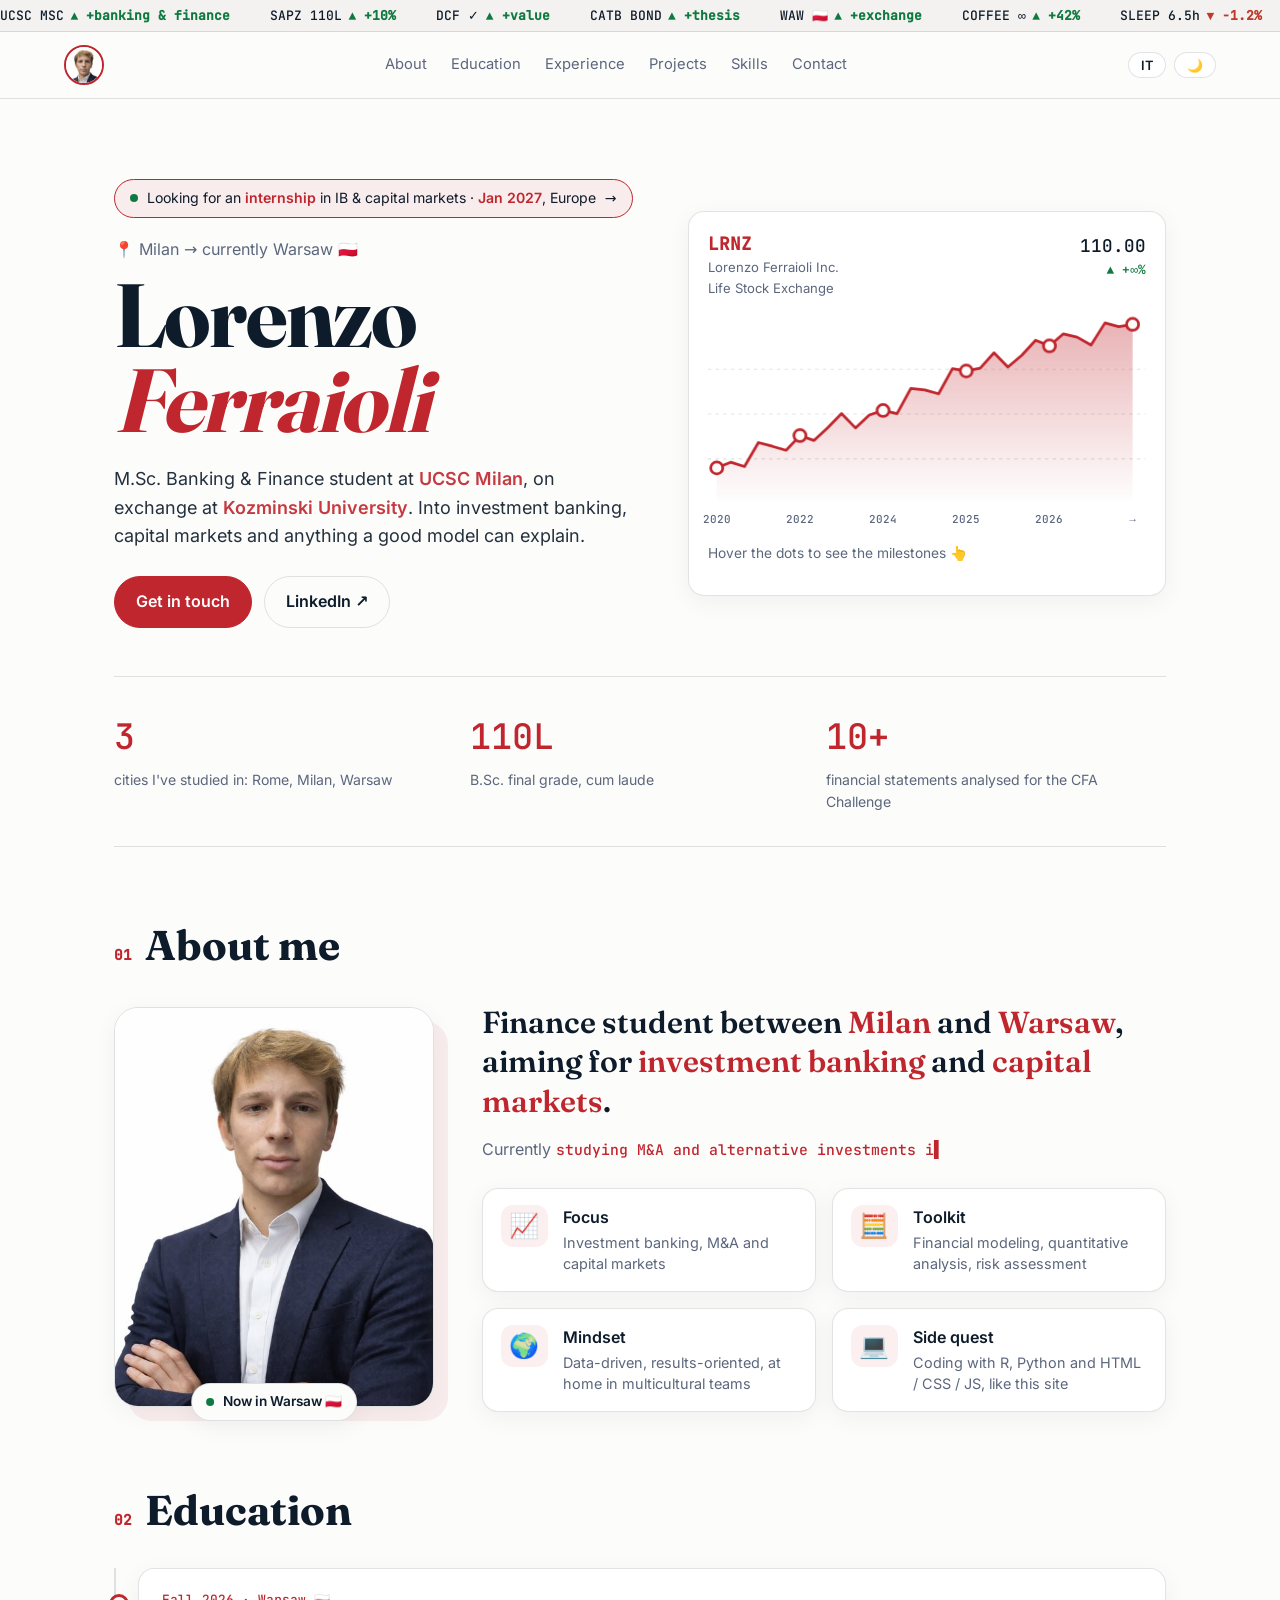
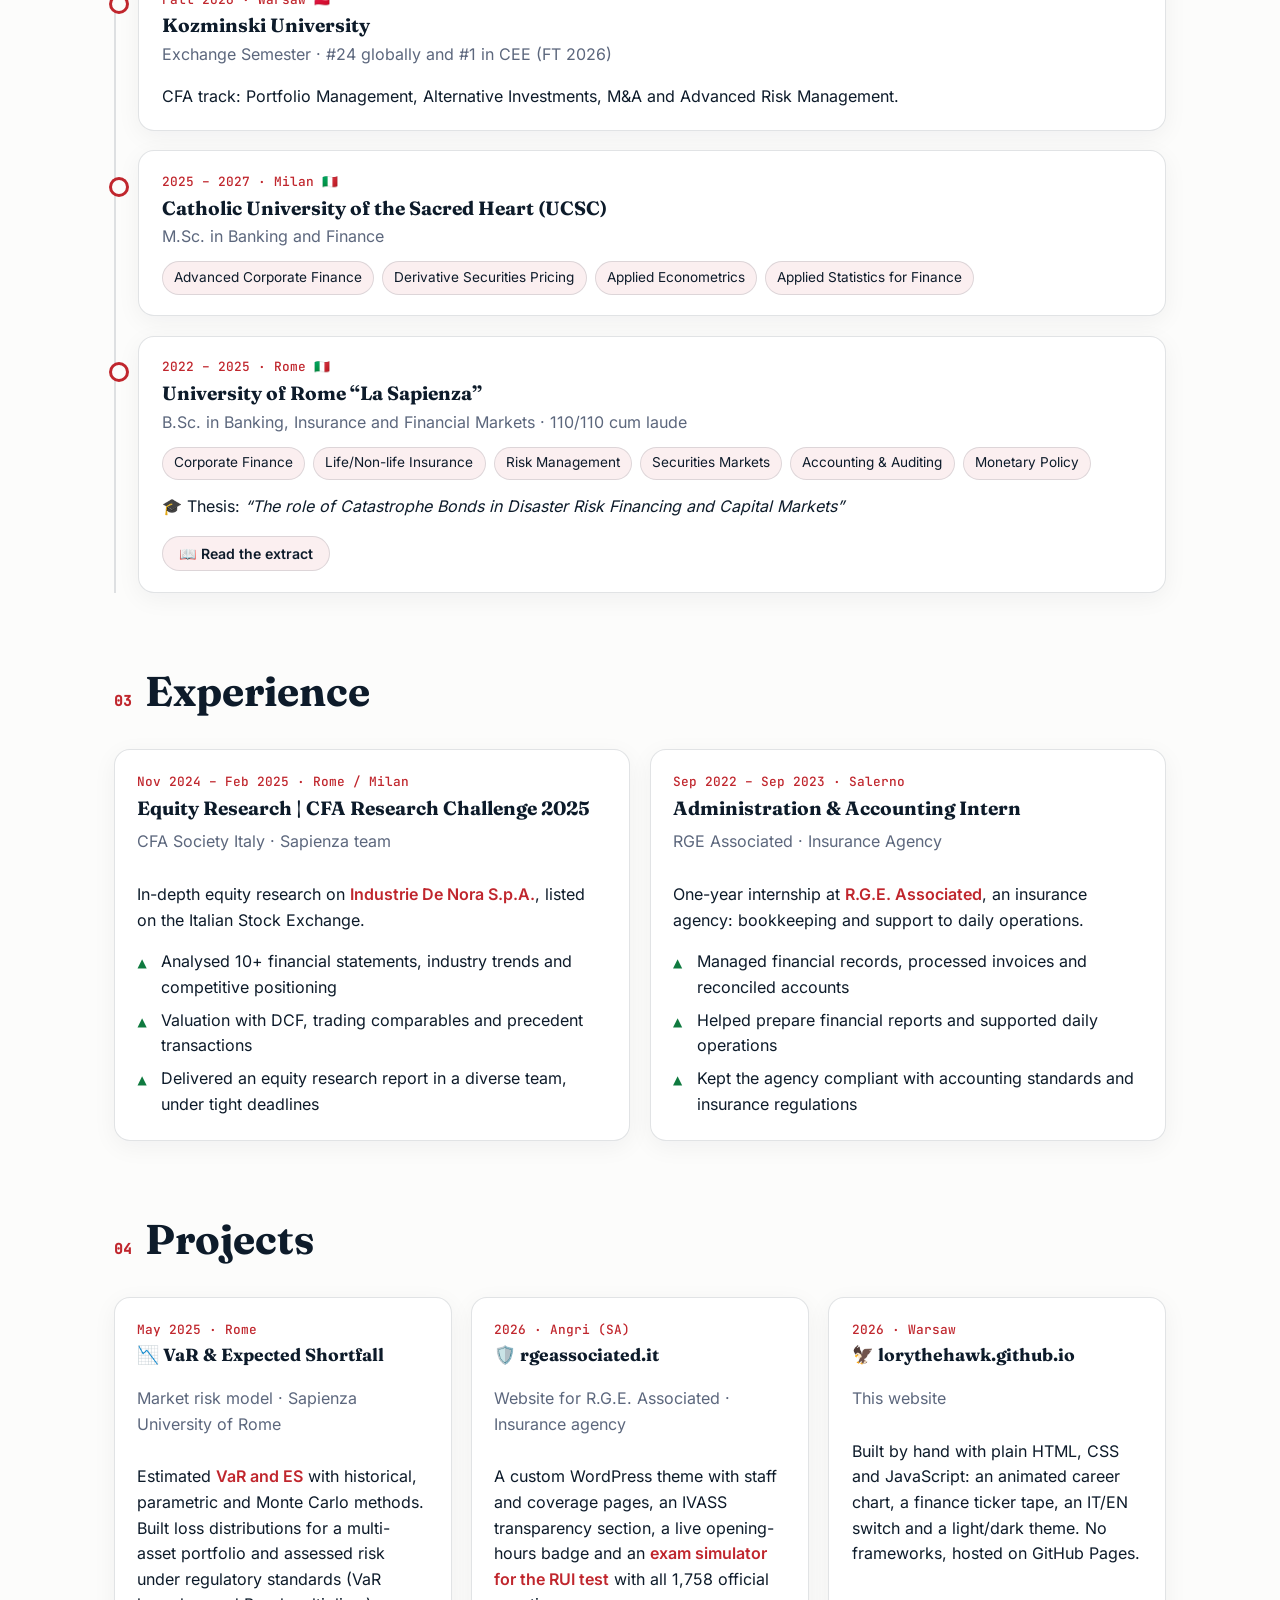
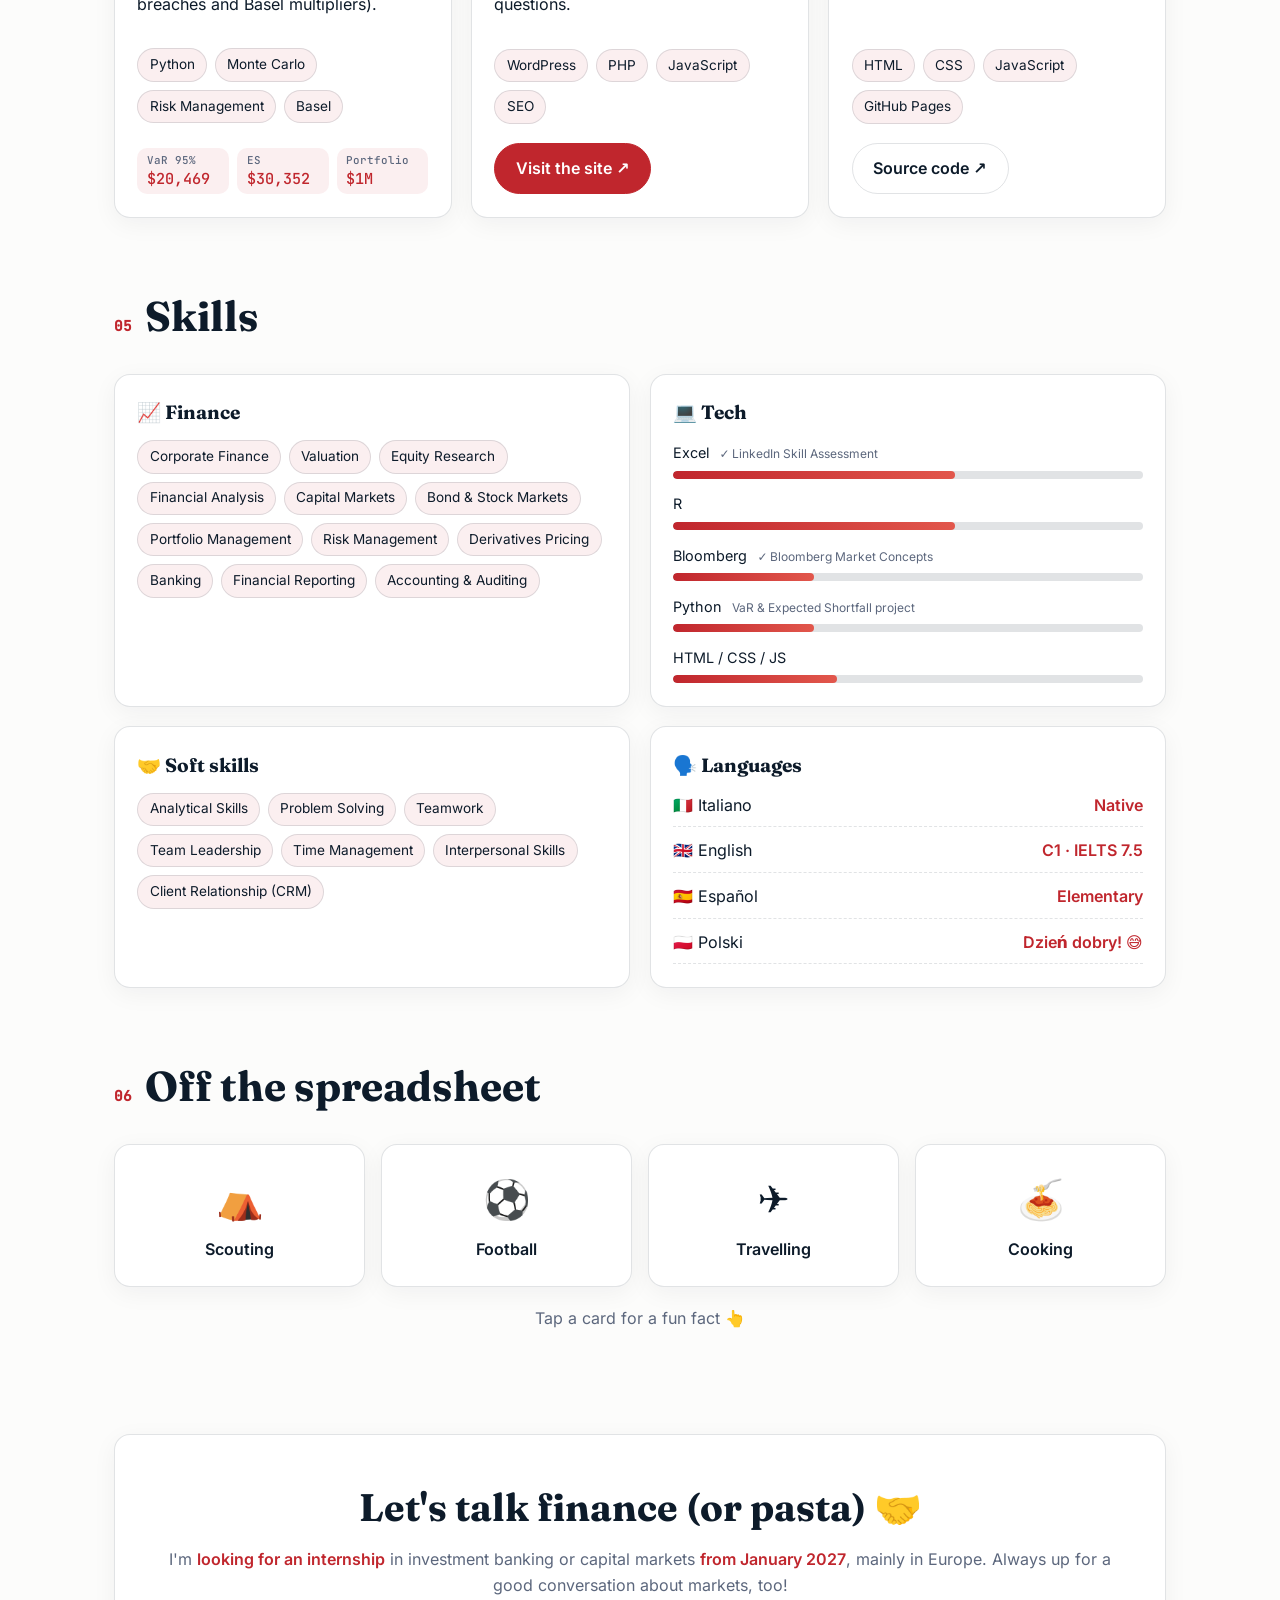
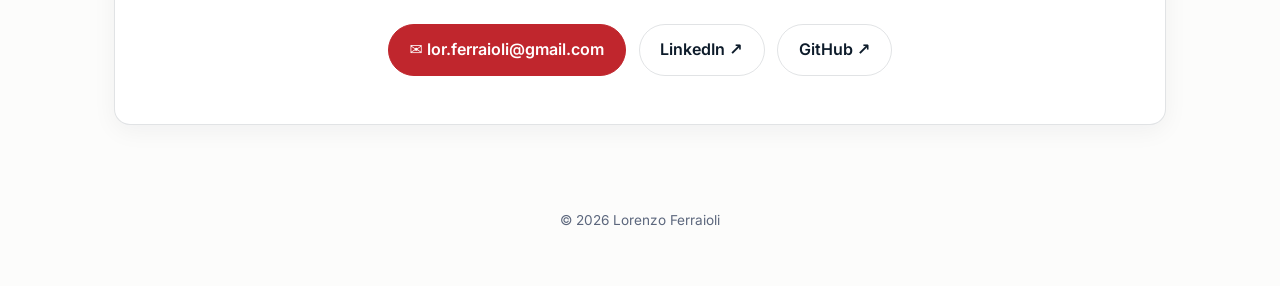
==== index.html @ 96a496a5 "Let the ticker scroll from the first paint again Co-Authored-By: Claude Opus 5.5 <noreply@anthropic." ====
<!doctype html>
<html lang="en">
<head>
  <meta charset="utf-8" />
  <meta name="viewport" content="width=device-width, initial-scale=1" />
  <title>Lorenzo Ferraioli</title>
  <meta name="description" content="Lorenzo Ferraioli, M.Sc. Banking & Finance student at UCSC Milan, exchange semester at Kozminski University Warsaw. Investment banking, capital markets, valuation and risk." />
  <meta property="og:title" content="Lorenzo Ferraioli | Banking & Finance" />
  <meta property="og:description" content="Finance student with a data-driven approach. Valuation, capital markets, risk and a bit of code." />
  <meta property="og:type" content="website" />
  <meta property="og:url" content="https://lorythehawk.github.io/" />
  <meta property="og:image" content="https://lorythehawk.github.io/avatar.jpg" />
  <meta name="twitter:card" content="summary" />
  <link rel="canonical" href="https://lorythehawk.github.io/" />
  <script type="application/ld+json">
  {
    "@context": "https://schema.org",
    "@type": "Person",
    "name": "Lorenzo Ferraioli",
    "url": "https://lorythehawk.github.io/",
    "image": "https://lorythehawk.github.io/portrait.jpg",
    "email": "mailto:lor.ferraioli@gmail.com",
    "jobTitle": "M.Sc. Banking & Finance student",
    "alumniOf": [
      { "@type": "CollegeOrUniversity", "name": "Sapienza University of Rome" },
      { "@type": "CollegeOrUniversity", "name": "Catholic University of the Sacred Heart" }
    ],
    "knowsLanguage": ["it", "en", "es"],
    "sameAs": ["https://www.linkedin.com/in/lorenzoferraioli", "https://github.com/LoryTheHawk"]
  }
  </script>
  <meta name="theme-color" content="#0d1b2a" />
  <link rel="icon" type="image/png" href="favicon.png" />
  <link rel="apple-touch-icon" href="avatar.jpg" />
  <link rel="preload" href="fonts/fraunces-latin.woff2" as="font" type="font/woff2" crossorigin />
  <link rel="preload" href="fonts/inter-latin.woff2" as="font" type="font/woff2" crossorigin />
  <style>
/* Self-hosted fonts (SIL Open Font License, see fonts/), latin subset only */
@font-face { font-family: "Fraunces"; font-style: normal; font-weight: 500 700; font-display: swap; src: url(fonts/fraunces-latin.woff2) format("woff2"); unicode-range: U+0000-00FF, U+0131, U+0152-0153, U+02BB-02BC, U+02C6, U+02DA, U+02DC, U+0304, U+0308, U+0329, U+2000-206F, U+20AC, U+2122, U+2191, U+2193, U+2212, U+2215, U+FEFF, U+FFFD; }
@font-face { font-family: "Inter"; font-style: normal; font-weight: 400 600; font-display: swap; src: url(fonts/inter-latin.woff2) format("woff2"); unicode-range: U+0000-00FF, U+0131, U+0152-0153, U+02BB-02BC, U+02C6, U+02DA, U+02DC, U+0304, U+0308, U+0329, U+2000-206F, U+20AC, U+2122, U+2191, U+2193, U+2212, U+2215, U+FEFF, U+FFFD; }
@font-face { font-family: "JetBrains Mono"; font-style: normal; font-weight: 500; font-display: swap; src: url(fonts/jetbrainsmono-latin.woff2) format("woff2"); unicode-range: U+0000-00FF, U+0131, U+0152-0153, U+02BB-02BC, U+02C6, U+02DA, U+02DC, U+0304, U+0308, U+0329, U+2000-206F, U+20AC, U+2122, U+2191, U+2193, U+2212, U+2215, U+FEFF, U+FFFD; }

:root {
  --bg: #0d1b2a;
  --bg-2: #1b263b;
  --card: rgba(255, 255, 255, 0.04);
  --line: rgba(224, 225, 221, 0.12);
  --text: #e0e1dd;
  --muted: #8d99ae;
  --accent: #f05454;
  --accent-2: #ff8a7a;
  --accent-soft: rgba(240, 84, 84, 0.14);
  --on-accent: #0d1b2a;
  --up: #3ddc84;
  --down: #ff6b6b;
  --radius: 16px;
  --shadow: 0 10px 30px rgba(0, 0, 0, 0.25);
  color-scheme: dark;
}

:root[data-theme="light"] {
  --bg: #fcfcfb;
  --bg-2: #f3f2f0;
  --card: #ffffff;
  --line: rgba(13, 27, 42, 0.12);
  --text: #0d1b2a;
  --muted: #5c677d;
  --accent: #c0262d;
  --accent-2: #e2574c;
  --accent-soft: rgba(192, 38, 45, 0.07);
  --on-accent: #ffffff;
  --up: #0f7a3f;
  --down: #c0392b;
  --shadow: 0 6px 24px rgba(13, 27, 42, 0.05);
  color-scheme: light;
}

* { box-sizing: border-box; }

html { scroll-behavior: smooth; }

body {
  margin: 0;
  font-family: "Inter", system-ui, sans-serif;
  background:
    radial-gradient(1200px 600px at 85% -10%, var(--accent-soft), transparent 60%),
    var(--bg);
  color: var(--text);
  line-height: 1.6;
  overflow-x: hidden;
}

a { color: inherit; }
:focus-visible { outline: 2px solid var(--accent); outline-offset: 3px; }
strong { color: var(--accent); font-weight: 600; }
.mono { font-family: "JetBrains Mono", ui-monospace, monospace; }

/* ---------- Ticker ---------- */
.ticker {
  overflow: hidden;
  border-bottom: 1px solid var(--line);
  background: var(--bg-2);
  font: 500 13px "JetBrains Mono", monospace;
  white-space: nowrap;
}
.ticker__track {
  display: inline-flex;
  gap: 2.5rem;
  padding: 0.45rem 0;
  animation: scroll 40s linear infinite;
}
.ticker__track span b { margin-left: 0.4rem; }
.ticker .up, .up { color: var(--up); }
.ticker .down { color: var(--down); }
@keyframes scroll { to { transform: translateX(-50%); } }

/* ---------- Nav ---------- */
.nav {
  position: sticky;
  top: 0;
  z-index: 10;
  display: flex;
  align-items: center;
  justify-content: space-between;
  gap: 1rem;
  padding: 0.8rem clamp(16px, 5vw, 64px);
  background: color-mix(in srgb, var(--bg) 85%, transparent);
  backdrop-filter: blur(10px);
  border-bottom: 1px solid var(--line);
}
.nav__logo {
  display: block;
  width: 40px;
  height: 40px;
  border-radius: 50%;
  overflow: hidden;
  border: 2px solid var(--accent);
  flex-shrink: 0;
  cursor: pointer;
  transition: transform 0.2s;
}
.nav__logo:hover { transform: scale(1.08) rotate(-4deg); }
.nav__logo img { display: block; width: 100%; height: 100%; object-fit: cover; border-radius: 50%; }
.nav__links { display: flex; gap: 1.5rem; }
.nav__links a {
  text-decoration: none;
  color: var(--muted);
  font-size: 0.92rem;
  transition: color 0.2s;
}
.nav__links a:hover { color: var(--accent); }
.nav__tools { display: flex; gap: 0.5rem; }
.pill {
  border: 1px solid var(--line);
  background: var(--card);
  color: var(--text);
  border-radius: 999px;
  padding: 0.3rem 0.75rem;
  font: 600 0.8rem "Inter", sans-serif;
  cursor: pointer;
}
.pill:hover { border-color: var(--accent); }

main { padding: 0 clamp(16px, 5vw, 64px); max-width: 1180px; margin: 0 auto; }

/* ---------- Hero ---------- */
.hero {
  display: grid;
  grid-template-columns: 1.1fr 1fr;
  gap: 3rem;
  align-items: center;
  padding: 5rem 0 3rem;
}
.hiring {
  display: inline-flex;
  align-items: center;
  gap: 0.55rem;
  margin-bottom: 1.2rem;
  padding: 0.45rem 0.95rem;
  border-radius: 999px;
  border: 1px solid var(--accent);
  background: var(--accent-soft);
  font-size: 0.88rem;
  text-decoration: none;
  transition: transform 0.15s;
}
.hiring:hover { transform: translateX(3px); }
.hiring__short { display: none; }
.hiring b { color: var(--accent); }
.eyebrow { color: var(--muted); margin: 0 0 0.6rem; }
h1 {
  font: 700 clamp(3rem, 8vw, 5.6rem)/0.95 "Fraunces", serif;
  margin: 0 0 1.4rem;
  letter-spacing: -0.02em;
}
h1 em { color: var(--accent); font-style: italic; }
.hero__lead { font-size: 1.12rem; max-width: 34rem; color: var(--text); opacity: 0.9; }
.hero__cta { display: flex; flex-wrap: wrap; gap: 0.8rem; margin-top: 1.6rem; }

.btn {
  display: inline-block;
  padding: 0.75rem 1.3rem;
  border-radius: 999px;
  border: 1px solid var(--line);
  text-decoration: none;
  font-weight: 600;
  transition: transform 0.15s, border-color 0.15s, background 0.15s;
}
.btn:hover { transform: translateY(-2px); border-color: var(--accent); }
.btn--accent { background: var(--accent); color: var(--on-accent); border-color: var(--accent); }

.card {
  background: var(--card);
  border: 1px solid var(--line);
  border-radius: var(--radius);
  box-shadow: var(--shadow);
}

/* ---------- Chart ---------- */
.chart { margin: 0; padding: 1.2rem 1.2rem 0.9rem; }
.chart__head { display: flex; justify-content: space-between; align-items: flex-start; gap: 1rem; }
.chart__sym { font: 700 1.1rem "JetBrains Mono", monospace; color: var(--accent); margin-right: 0.5rem; }
.chart__name { color: var(--muted); font-size: 0.82rem; display: block; }
.chart__price { text-align: right; display: flex; flex-direction: column; font-size: 1.1rem; }
.chart__price .up { font-size: 0.8rem; }
.chart__svg { width: 100%; height: auto; margin-top: 0.6rem; overflow: visible; }
#grid line { stroke: var(--line); stroke-dasharray: 3 4; }
#grid text { fill: var(--muted); font: 10px "JetBrains Mono", monospace; }
#line { stroke-dasharray: var(--len); stroke-dashoffset: var(--len); animation: draw 2.4s ease-out forwards; }
#area { opacity: 0; animation: fade 1s 1.8s forwards; }
@keyframes draw { to { stroke-dashoffset: 0; } }
@keyframes fade { to { opacity: 1; } }
.dot { fill: var(--bg); stroke: var(--accent); stroke-width: 2.5; cursor: pointer; opacity: 0; animation: fade 0.4s forwards; transition: r 0.15s; }
.dot:hover, .dot:focus { r: 8; outline: none; }
.chart__tip { color: var(--muted); font-size: 0.86rem; min-height: 2.8em; margin-top: 0.4rem; }
.chart__tip b { color: var(--accent); }

/* ---------- Stats ---------- */
.stats {
  display: grid;
  grid-template-columns: repeat(3, 1fr);
  gap: 1rem;
  border-top: 1px solid var(--line);
  border-bottom: 1px solid var(--line);
  padding: 2rem 0;
}
.stat { display: flex; flex-direction: column; gap: 0.2rem; }
.stat__num { font-size: 2.2rem; color: var(--accent); }
.stat__label { color: var(--muted); font-size: 0.88rem; }

/* ---------- Sections ---------- */
.section { padding: 4.5rem 0 0; }
.section__title {
  font: 700 clamp(1.8rem, 4vw, 2.6rem) "Fraunces", serif;
  margin: 0 0 2rem;
  display: flex;
  align-items: baseline;
  gap: 0.8rem;
}
.section__title .mono { font-size: 0.9rem; color: var(--accent); }
h3 { font: 700 1.2rem "Fraunces", serif; margin: 0.2rem 0 0.3rem; }
.about { display: grid; grid-template-columns: minmax(220px, 320px) 1fr; gap: 3rem; align-items: center; }
.about__photo { position: relative; margin: 0; }
.about__photo img {
  display: block;
  width: 100%;
  height: auto;
  border-radius: 24px;
  border: 1px solid var(--line);
  box-shadow: 14px 14px 0 var(--accent-soft), var(--shadow);
  transition: transform 0.4s;
}
.about__photo:hover img { transform: rotate(-1.5deg) scale(1.02); }
.about__badge {
  position: absolute;
  left: 50%;
  bottom: -14px;
  transform: translateX(-50%);
  display: flex;
  align-items: center;
  gap: 0.5rem;
  white-space: nowrap;
  padding: 0.45rem 0.9rem;
  border-radius: 999px;
  background: var(--bg);
  border: 1px solid var(--line);
  box-shadow: var(--shadow);
  font-size: 0.85rem;
  font-weight: 600;
}
.pulse { width: 8px; height: 8px; border-radius: 50%; background: var(--up); box-shadow: 0 0 0 0 var(--up); animation: pulse 1.8s infinite; }
@keyframes pulse { 70% { box-shadow: 0 0 0 8px transparent; } 100% { box-shadow: 0 0 0 0 transparent; } }
.about__lead { font: 600 clamp(1.4rem, 2.6vw, 1.9rem)/1.3 "Fraunces", serif; margin: 0 0 1rem; }
.about__now { color: var(--muted); margin: 0 0 1.6rem; min-height: 1.6em; }
.typed { color: var(--accent); font-size: 0.92rem; }
.caret { color: var(--accent); animation: blink 1s steps(1) infinite; }
@keyframes blink { 50% { opacity: 0; } }
.highlights { display: grid; grid-template-columns: repeat(2, 1fr); gap: 1rem; }
.hl { display: flex; gap: 0.9rem; align-items: flex-start; padding: 1rem 1.1rem; transition: transform 0.2s, border-color 0.2s; }
.hl:hover { transform: translateY(-3px); border-color: var(--accent); }
.hl__icon { font-size: 1.5rem; line-height: 1; padding: 0.55rem; border-radius: 12px; background: var(--accent-soft); }
.hl b { display: block; margin-bottom: 0.15rem; }
.hl p { margin: 0; color: var(--muted); font-size: 0.9rem; line-height: 1.45; }

.timeline { list-style: none; margin: 0; padding: 0 0 0 1.4rem; border-left: 2px solid var(--line); display: grid; gap: 1.2rem; }
.tl { position: relative; padding: 1.3rem 1.4rem; }
.tl::before {
  content: "";
  position: absolute;
  left: calc(-1.4rem - 8px);
  top: 1.6rem;
  width: 14px;
  height: 14px;
  border-radius: 50%;
  background: var(--bg);
  border: 3px solid var(--accent);
}
.tl__meta { color: var(--accent); font-size: 0.8rem; }
.tl__role { color: var(--muted); margin: 0 0 0.7rem; }
.tl__thesis { margin: 0.9rem 0 0; }
.tl p:last-child { margin-bottom: 0; }

.tags { list-style: none; padding: 0; margin: 0; display: flex; flex-wrap: wrap; gap: 0.5rem; }
.tags li { font-size: 0.85rem; padding: 0.3rem 0.7rem; border-radius: 999px; background: var(--accent-soft); border: 1px solid var(--line); }
.tags b { color: var(--accent); font-family: "JetBrains Mono", monospace; margin-left: 0.25rem; }

.grid2 > *, .grid3 > * { min-width: 0; }
.exp h3 { overflow-wrap: anywhere; }
.grid2 { display: grid; grid-template-columns: repeat(2, 1fr); gap: 1.2rem; }
.grid3 { display: grid; grid-template-columns: repeat(3, 1fr); gap: 1.2rem; }
.grid2 > .card, .grid3 > .card { padding: 1.4rem; }
.grid3 h3 { margin-bottom: 1rem; }
.exp { transition: transform 0.2s, border-color 0.2s; }
.exp:hover { transform: translateY(-4px); border-color: var(--accent); }
.exp .tags { margin-top: auto; padding-top: 0.9rem; }
.exp { display: flex; flex-direction: column; }
.exp .hero__cta { margin-top: 0; padding-top: 1.2rem; }
.exp h3 { min-height: 1.5em; }
.kpis { display: grid; grid-template-columns: repeat(3, 1fr); gap: 0.5rem; margin: 0; padding-top: 1.55rem; }
.kpis div { padding: 0.3rem 0.6rem; line-height: 1.35; border-radius: 10px; background: var(--accent-soft); }
.kpis dt { font-size: 0.68rem; color: var(--muted); }
.kpis dd { margin: 0.1rem 0 0; font-size: 0.95rem; color: var(--accent); }
.projects h3 { font-size: 1.1rem; }
.checks { padding: 0; margin: 0; list-style: none; display: grid; gap: 0.45rem; }
.checks li { padding-left: 1.5rem; position: relative; }
.checks li::before { content: "▲"; color: var(--up); position: absolute; left: 0; font-size: 0.75rem; top: 0.25rem; }

.bars { display: grid; gap: 0.8rem; }
.bar span { font-size: 0.9rem; }
.cert { font-style: normal; font-size: 0.75rem; color: var(--muted); margin-left: 0.4rem; }
.skills h3 { margin-bottom: 1rem; }
.bar i { display: block; height: 8px; border-radius: 99px; background: var(--line); margin-top: 0.3rem; position: relative; overflow: hidden; }
.bar i::after {
  content: "";
  position: absolute;
  inset: 0;
  width: var(--w, 0%);
  background: linear-gradient(90deg, var(--accent), var(--accent-2));
  border-radius: inherit;
  transition: width 1.2s cubic-bezier(.2, .8, .2, 1);
}

.langs { list-style: none; padding: 0; margin: 0; display: grid; gap: 0.7rem; }
.langs li { display: flex; justify-content: space-between; gap: 1rem; border-bottom: 1px dashed var(--line); padding-bottom: 0.5rem; }
.langs b { color: var(--accent); font-weight: 600; text-align: right; }

.interests { display: grid; grid-template-columns: repeat(4, 1fr); gap: 1rem; }
.interest {
  color: var(--text);
  font: inherit;
  padding: 1.5rem 1rem;
  display: flex;
  flex-direction: column;
  align-items: center;
  gap: 0.4rem;
  cursor: pointer;
  transition: transform 0.2s, border-color 0.2s;
}
.interest span { font-size: 2.4rem; transition: transform 0.3s; }
.interest:hover, .interest.is-active { border-color: var(--accent); transform: translateY(-4px); }
.interest:hover span { transform: rotate(-10deg) scale(1.15); }
.fact { text-align: center; color: var(--muted); min-height: 3em; margin-top: 1.2rem; }

.contact { margin: 5rem 0 3rem; padding: 3rem 2rem; text-align: center; }
.contact h2 { font: 700 clamp(1.7rem, 4vw, 2.4rem) "Fraunces", serif; margin: 0 0 0.5rem; }
.contact p { color: var(--muted); }
.contact .hero__cta { justify-content: center; }

.footer { text-align: center; color: var(--muted); font-size: 0.85rem; padding: 1.5rem 16px 2.5rem; }

/* ---------- Thesis extract ---------- */
.btn--small { margin-top: 1rem; padding: 0.5rem 1rem; font: 600 0.88rem "Inter", sans-serif; background: var(--accent-soft); color: var(--text); cursor: pointer; }
html[lang="it"] .only-en, html:not([lang="it"]) .only-it { display: none; }
.thesis {
  width: min(760px, calc(100vw - 32px));
  max-height: calc(100vh - 48px);
  padding: 2.2rem clamp(1.2rem, 4vw, 2.6rem);
  border: 1px solid var(--line);
  border-radius: var(--radius);
  background: var(--bg);
  color: var(--text);
  box-shadow: 0 30px 80px rgba(0, 0, 0, 0.45);
  line-height: 1.65;
}
.thesis::backdrop { background: rgba(13, 27, 42, 0.6); backdrop-filter: blur(4px); }
.thesis[open] { animation: pop 0.25s ease-out; }
@keyframes pop { from { opacity: 0; transform: translateY(12px); } }
.thesis__bar {
  position: sticky;
  top: -2.2rem;
  z-index: 2;
  display: flex;
  align-items: center;
  justify-content: space-between;
  gap: 1rem;
  margin: -2.2rem calc(-1 * clamp(1.2rem, 4vw, 2.6rem)) 1rem;
  padding: 0.7rem clamp(1.2rem, 4vw, 2.6rem);
  background: var(--bg);
  border-bottom: 1px solid var(--line);
  color: var(--muted);
  font-size: 0.8rem;
}
.thesis__close {
  width: 40px;
  height: 40px;
  flex-shrink: 0;
  border-radius: 50%;
  border: 1px solid var(--line);
  background: var(--card);
  color: var(--text);
  font-size: 1rem;
  cursor: pointer;
}
.thesis__close:hover { border-color: var(--accent); }
.thesis__back { display: block; width: 100%; margin-top: 1.5rem; font: 600 1rem "Inter", sans-serif; cursor: pointer; }
.thesis h2 { font: 700 clamp(1.35rem, 3vw, 1.8rem)/1.25 "Fraunces", serif; margin: 0.3rem 0 0.6rem; }
.thesis h3 { font-size: 1.15rem; margin: 1.8rem 0 0.6rem; }
.thesis h4 { font: 700 1.05rem "Fraunces", serif; margin: 0.2rem 0 0.5rem; }
.thesis__sub { color: var(--muted); font-size: 0.92rem; }
.thesis__kpis { display: grid; grid-template-columns: repeat(2, 1fr); gap: 0.8rem; margin: 0; }
.thesis__kpis div { padding: 0.8rem 1rem; border-radius: 12px; background: var(--accent-soft); }
.thesis__kpis dd { margin: 0; font-size: 1.6rem; color: var(--accent); }
.thesis__kpis dt { font-size: 0.85rem; color: var(--muted); line-height: 1.4; }
.thesis__cases { display: grid; grid-template-columns: repeat(2, 1fr); gap: 1rem; }
.thesis__cases .card { padding: 1.1rem 1.2rem; box-shadow: none; }
.thesis__cases ul { margin: 0; padding-left: 1.1rem; font-size: 0.9rem; display: grid; gap: 0.35rem; }
.thesis__toc { color: var(--muted); font-size: 0.88rem; border-top: 1px solid var(--line); padding-top: 1rem; margin-top: 1.5rem; }
@media (max-width: 640px) {
  .thesis__kpis, .thesis__cases { grid-template-columns: 1fr; }
  /* full-screen sheet on phones */
  .thesis {
    width: 100vw;
    max-width: 100vw;
    height: 100dvh;
    max-height: 100dvh;
    margin: 0;
    border: 0;
    border-radius: 0;
    padding: 2.2rem 1.2rem calc(1.5rem + env(safe-area-inset-bottom));
  }
  .thesis__bar { margin: -2.2rem -1.2rem 1rem; padding: 0.6rem 1.2rem; padding-top: calc(0.6rem + env(safe-area-inset-top)); }
  .thesis__close { width: 44px; height: 44px; }
  .thesis h3 { margin-top: 1.5rem; }
  .thesis__kpis dd { font-size: 1.4rem; }
}

/* ---------- Reveal on scroll ---------- */
.reveal { opacity: 0; transform: translateY(24px); transition: opacity 0.7s, transform 0.7s; }
.reveal.is-visible { opacity: 1; transform: none; }

/* ---------- Easter egg ---------- */
.flyer {
  position: fixed;
  top: 30%;
  left: -120px;
  font-size: 4rem;
  pointer-events: none;
  z-index: 50;
  transform: scaleX(-1);
}
.flyer.is-flying { animation: fly 2.6s ease-in-out forwards; }
@keyframes fly {
  0% { left: -120px; top: 40%; }
  30% { top: 20%; }
  60% { top: 45%; }
  100% { left: 110vw; top: 15%; }
}

/* ---------- Responsive ---------- */
@media (max-width: 900px) {
  .hero { grid-template-columns: 1fr; padding-top: 3rem; gap: 2rem; }
  .grid3 { grid-template-columns: 1fr; }
  .grid2 { grid-template-columns: 1fr; }
  .stats { grid-template-columns: 1fr; }
  .about { grid-template-columns: 1fr; gap: 2.5rem; }
  .about__photo { max-width: 280px; margin: 0 auto; }
  .highlights { grid-template-columns: 1fr; }
  .interests { grid-template-columns: repeat(2, 1fr); }
  .nav__links { display: none; }
  .timeline { padding-left: 1rem; }
  .tl { padding: 1.1rem 1.1rem; }
  .tl::before { left: calc(-1rem - 8px); }
  .tags { gap: 0.4rem; }
  .tags li { font-size: 0.78rem; padding: 0.25rem 0.6rem; }
  .hiring { font-size: 0.8rem; padding: 0.3rem 0.75rem; gap: 0.45rem; margin-bottom: 1rem; }
  .hiring__long { display: none; }
  .hiring__short { display: inline; }
}

@media (prefers-reduced-motion: reduce) {
  *, *::before, *::after { animation-duration: 0.01ms !important; animation-iteration-count: 1 !important; transition-duration: 0.01ms !important; }
  html { scroll-behavior: auto; }
  .reveal { opacity: 1; transform: none; }
}
  </style>
</head>
<body>
  <!-- Ticker tape -->
  <div class="ticker" aria-hidden="true">
    <div class="ticker__track" id="ticker"></div>
  </div>

  <header class="nav">
    <a href="#top" class="nav__logo" id="hawk" title="Click me!" aria-label="Lorenzo Ferraioli, back to top"><img src="avatar-96.jpg" alt="Lorenzo Ferraioli" width="40" height="40" style="border-radius:50%" /></a>
    <nav class="nav__links" aria-label="Main">
      <a href="#about" data-i18n="nav.about">About</a>
      <a href="#education" data-i18n="nav.education">Education</a>
      <a href="#experience" data-i18n="nav.experience">Experience</a>
      <a href="#projects" data-i18n="nav.projects">Projects</a>
      <a href="#skills" data-i18n="nav.skills">Skills</a>
      <a href="#contact" data-i18n="nav.contact">Contact</a>
    </nav>
    <div class="nav__tools">
      <button class="pill" id="lang" type="button" aria-label="Switch language">IT</button>
      <button class="pill" id="theme" type="button" aria-label="Toggle theme">☀️</button>
    </div>
  </header>

  <main id="top">
    <!-- Hero -->
    <section class="hero">
      <div class="hero__text">
        <a class="hiring" href="#contact"><span class="pulse"></span> <span class="hiring__long" data-i18n="hero.hiring">Looking for an <b>internship</b> in IB &amp; capital markets · <b>Jan 2027</b>, Europe</span><span class="hiring__short" data-i18n="hero.hiringShort">Open to <b>internships</b> · Jan 2027</span> <span aria-hidden="true">→</span></a>
        <p class="eyebrow" data-i18n="hero.eyebrow">📍 Milan → currently Warsaw 🇵🇱</p>
        <h1>Lorenzo<br /><em>Ferraioli</em></h1>
        <p class="hero__lead" data-i18n="hero.lead">M.Sc. Banking &amp; Finance student at <strong>UCSC Milan</strong>, on exchange at <strong>Kozminski University</strong>. Into investment banking, capital markets and anything a good model can explain.</p>
        <div class="hero__cta">
          <a class="btn btn--accent" href="#contact" data-i18n="hero.cta1">Get in touch</a>
          <a class="btn" href="https://www.linkedin.com/in/lorenzoferraioli" target="_blank" rel="noopener">LinkedIn ↗</a>
        </div>
      </div>

      <figure class="chart card" aria-label="A playful stock chart of Lorenzo's career">
        <div class="chart__head">
          <div>
            <span class="chart__sym">LRNZ</span>
            <span class="chart__name" data-i18n="chart.name">Lorenzo Ferraioli Inc.<br />Life Stock Exchange</span>
          </div>
          <div class="chart__price">
            <span class="mono" id="price">0.00</span>
            <span class="up mono">▲ +∞%</span>
          </div>
        </div>
        <svg viewBox="0 0 400 200" class="chart__svg" id="chart" role="img" aria-label="Career chart">
          <defs>
            <linearGradient id="fill" x1="0" x2="0" y1="0" y2="1">
              <stop offset="0%" stop-color="var(--accent)" stop-opacity=".35" />
              <stop offset="100%" stop-color="var(--accent)" stop-opacity="0" />
            </linearGradient>
          </defs>
          <g id="grid"></g>
          <path id="area" fill="url(#fill)" />
          <path id="line" fill="none" stroke="var(--accent)" stroke-width="2.5" stroke-linejoin="round" stroke-linecap="round" />
          <g id="dots"></g>
        </svg>
        <figcaption class="chart__tip" id="tip" data-i18n="chart.hint">Hover the dots to see the milestones 👆</figcaption>
      </figure>
    </section>

    <!-- Stats -->
    <section class="stats" aria-label="Key numbers">
      <div class="stat"><span class="stat__num mono" data-count="3">0</span><span class="stat__label" data-i18n="stats.cities">cities I've studied in: Rome, Milan, Warsaw</span></div>
      <div class="stat"><span class="stat__num mono" data-count="110" data-suffix="L">0</span><span class="stat__label" data-i18n="stats.bsc">B.Sc. final grade, cum laude</span></div>
      <div class="stat"><span class="stat__num mono" data-count="10" data-suffix="+">0</span><span class="stat__label" data-i18n="stats.fs">financial statements analysed for the CFA Challenge</span></div>
    </section>

    <!-- About -->
    <section id="about" class="section">
      <h2 class="section__title"><span class="mono">01</span> <span data-i18n="about.title">About me</span></h2>
      <div class="about">
        <figure class="about__photo">
          <img src="portrait.jpg" alt="Portrait of Lorenzo Ferraioli" width="480" height="600" loading="lazy" />
          <figcaption class="about__badge"><span class="pulse"></span> <span data-i18n="about.badge">Now in Warsaw 🇵🇱</span></figcaption>
        </figure>
        <div class="about__body">
          <p class="about__lead" data-i18n="about.lead">Finance student between <strong>Milan</strong> and <strong>Warsaw</strong>, aiming for <strong>investment banking</strong> and <strong>capital markets</strong>.</p>
          <p class="about__now"><span data-i18n="about.now">Currently</span> <span class="typed mono" id="typed"></span><span class="caret" aria-hidden="true">▍</span></p>
          <div class="highlights">
            <div class="hl card"><span class="hl__icon">📈</span><div><b data-i18n="about.h1.t">Focus</b><p data-i18n="about.h1.d">Investment banking, M&amp;A and capital markets</p></div></div>
            <div class="hl card"><span class="hl__icon">🧮</span><div><b data-i18n="about.h2.t">Toolkit</b><p data-i18n="about.h2.d">Financial modeling, quantitative analysis, risk assessment</p></div></div>
            <div class="hl card"><span class="hl__icon">🌍</span><div><b data-i18n="about.h3.t">Mindset</b><p data-i18n="about.h3.d">Data-driven, results-oriented, at home in multicultural teams</p></div></div>
            <div class="hl card"><span class="hl__icon">💻</span><div><b data-i18n="about.h4.t">Side quest</b><p data-i18n="about.h4.d">Coding with R, Python and HTML / CSS / JS, like this site</p></div></div>
          </div>
        </div>
      </div>
    </section>

    <!-- Education -->
    <section id="education" class="section">
      <h2 class="section__title"><span class="mono">02</span> <span data-i18n="edu.title">Education</span></h2>
      <ol class="timeline">
        <li class="card tl">
          <div class="tl__meta mono" data-i18n="edu.k.date">Fall 2026 · Warsaw 🇵🇱</div>
          <h3>Kozminski University</h3>
          <p class="tl__role" data-i18n="edu.k.role">Exchange Semester · #24 globally and #1 in CEE (FT 2026)</p>
          <p data-i18n="edu.k.desc">CFA track: Portfolio Management, Alternative Investments, M&amp;A and Advanced Risk Management.</p>
        </li>
        <li class="card tl">
          <div class="tl__meta mono" data-i18n="edu.u.date">2025 – 2027 · Milan 🇮🇹</div>
          <h3>Catholic University of the Sacred Heart (UCSC)</h3>
          <p class="tl__role" data-i18n="edu.u.role">M.Sc. in Banking and Finance</p>
          <ul class="tags">
            <li>Advanced Corporate Finance</li>
            <li>Derivative Securities Pricing</li>
            <li>Applied Econometrics</li>
            <li>Applied Statistics for Finance</li>
          </ul>
        </li>
        <li class="card tl">
          <div class="tl__meta mono" data-i18n="edu.s.date">2022 – 2025 · Rome 🇮🇹</div>
          <h3>University of Rome “La Sapienza”</h3>
          <p class="tl__role" data-i18n="edu.s.role">B.Sc. in Banking, Insurance and Financial Markets · 110/110 cum laude</p>
          <ul class="tags">
            <li>Corporate Finance</li>
            <li>Life/Non-life Insurance</li>
            <li>Risk Management</li>
            <li>Securities Markets</li>
            <li>Accounting &amp; Auditing</li>
            <li>Monetary Policy</li>
          </ul>
          <div class="thesis-cta">
            <p class="tl__thesis" data-i18n="edu.s.thesis">🎓 Thesis: <em>“The role of Catastrophe Bonds in Disaster Risk Financing and Capital Markets”</em></p>
            <button class="btn btn--small" type="button" data-open-thesis data-i18n="edu.s.read">📖 Read the extract</button>
          </div>
        </li>
      </ol>
    </section>

    <!-- Experience -->
    <section id="experience" class="section">
      <h2 class="section__title"><span class="mono">03</span> <span data-i18n="exp.title">Experience</span></h2>
      <div class="grid2">
        <article class="card exp">
          <div class="tl__meta mono">Nov 2024 – Feb 2025 · Rome / Milan</div>
          <h3>Equity Research | CFA Research Challenge 2025</h3>
          <p class="tl__role">CFA Society Italy · Sapienza team</p>
          <p data-i18n="exp.cfa.desc">In-depth equity research on <strong>Industrie De Nora S.p.A.</strong>, listed on the Italian Stock Exchange.</p>
          <ul class="checks">
            <li data-i18n="exp.cfa.l1">Analysed 10+ financial statements, industry trends and competitive positioning</li>
            <li data-i18n="exp.cfa.l2">Valuation with DCF, trading comparables and precedent transactions</li>
            <li data-i18n="exp.cfa.l3">Delivered an equity research report in a diverse team, under tight deadlines</li>
          </ul>
        </article>
        <article class="card exp">
          <div class="tl__meta mono">Sep 2022 – Sep 2023 · Salerno</div>
          <h3 data-i18n="exp.rge.title">Administration &amp; Accounting Intern</h3>
          <p class="tl__role" data-i18n="exp.rge.role">RGE Associated · Insurance Agency</p>
          <p data-i18n="exp.rge.desc">One-year internship at <strong>R.G.E. Associated</strong>, an insurance agency: bookkeeping and support to daily operations.</p>
          <ul class="checks">
            <li data-i18n="exp.rge.l1">Managed financial records, processed invoices and reconciled accounts</li>
            <li data-i18n="exp.rge.l2">Helped prepare financial reports and supported daily operations</li>
            <li data-i18n="exp.rge.l3">Kept the agency compliant with accounting standards and insurance regulations</li>
          </ul>
        </article>
      </div>
    </section>

    <!-- Projects -->
    <section id="projects" class="section">
      <h2 class="section__title"><span class="mono">04</span> <span data-i18n="proj.title">Projects</span></h2>
      <div class="grid3 projects">
        <article class="card exp">
          <div class="tl__meta mono">May 2025 · Rome</div>
          <h3>📉 VaR &amp; Expected Shortfall</h3>
          <p class="tl__role" data-i18n="proj.var.role">Market risk model · Sapienza University of Rome</p>
          <p data-i18n="proj.var.desc">Estimated <strong>VaR and ES</strong> with historical, parametric and Monte Carlo methods. Built loss distributions for a multi-asset portfolio and assessed risk under regulatory standards (VaR breaches and Basel multipliers).</p>
          <ul class="tags tags--plain"><li>Python</li><li>Monte Carlo</li><li>Risk Management</li><li>Basel</li></ul>
          <dl class="kpis mono">
            <div><dt>VaR 95%</dt><dd>$20,469</dd></div>
            <div><dt>ES</dt><dd>$30,352</dd></div>
            <div><dt data-i18n="proj.var.k3">Portfolio</dt><dd>$1M</dd></div>
          </dl>
        </article>
        <article class="card exp">
          <div class="tl__meta mono">2026 · Angri (SA)</div>
          <h3>🛡️ rgeassociated.it</h3>
          <p class="tl__role" data-i18n="proj.rge.role">Website for R.G.E. Associated · Insurance agency</p>
          <p data-i18n="proj.rge.desc">A custom WordPress theme with staff and coverage pages, an IVASS transparency section, a live opening-hours badge and an <strong>exam simulator for the RUI test</strong> with all 1,758 official questions.</p>
          <ul class="tags tags--plain"><li>WordPress</li><li>PHP</li><li>JavaScript</li><li>SEO</li></ul>
          <div class="hero__cta"><a class="btn btn--accent" href="https://www.rgeassociated.it" target="_blank" rel="noopener" data-i18n="proj.visit">Visit the site ↗</a></div>
        </article>
        <article class="card exp">
          <div class="tl__meta mono">2026 · Warsaw</div>
          <h3>🦅 lorythehawk.github.io</h3>
          <p class="tl__role" data-i18n="proj.site.role">This website</p>
          <p data-i18n="proj.site.desc">Built by hand with plain HTML, CSS and JavaScript: an animated career chart, a finance ticker tape, an IT/EN switch and a light/dark theme. No frameworks, hosted on GitHub Pages.</p>
          <ul class="tags tags--plain"><li>HTML</li><li>CSS</li><li>JavaScript</li><li>GitHub Pages</li></ul>
          <div class="hero__cta"><a class="btn" href="https://github.com/LoryTheHawk/LoryTheHawk.github.io" target="_blank" rel="noopener" data-i18n="proj.code">Source code ↗</a></div>
        </article>
      </div>
    </section>

    <!-- Skills -->
    <section id="skills" class="section">
      <h2 class="section__title"><span class="mono">05</span> <span data-i18n="skills.title">Skills</span></h2>
      <div class="grid2 skills">
        <div class="card">
          <h3 data-i18n="skills.fin">📈 Finance</h3>
          <ul class="tags tags--plain">
            <li>Corporate Finance</li><li>Valuation</li><li>Equity Research</li><li>Financial Analysis</li>
            <li>Capital Markets</li><li>Bond &amp; Stock Markets</li><li>Portfolio Management</li><li>Risk Management</li>
            <li>Derivatives Pricing</li><li>Banking</li><li>Financial Reporting</li><li>Accounting &amp; Auditing</li>
          </ul>
        </div>
        <div class="card">
          <h3 data-i18n="skills.tech">💻 Tech</h3>
          <div class="bars" id="bars">
            <div class="bar" data-level="60"><span>Excel <em class="cert" data-i18n="skills.c.excel">✓ LinkedIn Skill Assessment</em></span><i></i></div>
            <div class="bar" data-level="60"><span>R</span><i></i></div>
            <div class="bar" data-level="30"><span>Bloomberg <em class="cert" data-i18n="skills.c.bmc">✓ Bloomberg Market Concepts</em></span><i></i></div>
            <div class="bar" data-level="30"><span>Python <em class="cert" data-i18n="skills.c.py">VaR &amp; Expected Shortfall project</em></span><i></i></div>
            <div class="bar" data-level="35"><span>HTML / CSS / JS</span><i></i></div>
          </div>
        </div>
        <div class="card">
          <h3 data-i18n="skills.soft">🤝 Soft skills</h3>
          <ul class="tags tags--plain">
            <li data-i18n="skills.s1">Analytical Skills</li><li data-i18n="skills.s2">Problem Solving</li><li data-i18n="skills.s3">Teamwork</li>
            <li data-i18n="skills.s4">Team Leadership</li><li data-i18n="skills.s5">Time Management</li><li data-i18n="skills.s6">Interpersonal Skills</li>
            <li data-i18n="skills.s7">Client Relationship (CRM)</li>
          </ul>
        </div>
        <div class="card">
          <h3 data-i18n="skills.lang">🗣️ Languages</h3>
          <ul class="langs">
            <li><span>🇮🇹 Italiano</span><b data-i18n="skills.native">Native</b></li>
            <li><span>🇬🇧 English</span><b>C1 · IELTS 7.5</b></li>
            <li><span>🇪🇸 Español</span><b data-i18n="skills.elem">Elementary</b></li>
            <li><span>🇵🇱 Polski</span><b>Dzień dobry! 😅</b></li>
          </ul>
        </div>
      </div>
    </section>

    <!-- Interests -->
    <section class="section">
      <h2 class="section__title"><span class="mono">06</span> <span data-i18n="int.title">Off the spreadsheet</span></h2>
      <div class="interests">
        <button class="interest card" type="button" data-fact="int.f1"><span>⛺</span><b data-i18n="int.scout">Scouting</b></button>
        <button class="interest card" type="button" data-fact="int.f2"><span>⚽</span><b data-i18n="int.football">Football</b></button>
        <button class="interest card" type="button" data-fact="int.f3"><span>✈️</span><b data-i18n="int.travel">Travelling</b></button>
        <button class="interest card" type="button" data-fact="int.f4"><span>🍝</span><b data-i18n="int.cooking">Cooking</b></button>
      </div>
      <p class="fact" id="fact" aria-live="polite" data-i18n="int.hint">Tap a card for a fun fact 👆</p>
    </section>

    <!-- Contact -->
    <section id="contact" class="section contact card">
      <h2 data-i18n="contact.title">Let's talk finance (or pasta) 🤝</h2>
      <p data-i18n="contact.text">I'm <strong>looking for an internship</strong> in investment banking or capital markets <strong>from January 2027</strong>, mainly in Europe. Always up for a good conversation about markets, too!</p>
      <div class="hero__cta">
        <a class="btn btn--accent" href="mailto:lor.ferraioli@gmail.com">✉️ lor.ferraioli@gmail.com</a>
        <a class="btn" href="https://www.linkedin.com/in/lorenzoferraioli" target="_blank" rel="noopener">LinkedIn ↗</a>
        <a class="btn" href="https://github.com/LoryTheHawk" target="_blank" rel="noopener">GitHub ↗</a>
      </div>
    </section>
  </main>

  <footer class="footer">
    <p>© <span id="year"></span> Lorenzo Ferraioli</p>
  </footer>

  <!-- Thesis extract -->
  <dialog class="thesis" id="thesis" aria-labelledby="thesis-title">
    <header class="thesis__bar">
      <span class="mono"><span class="only-en">📖 Thesis extract</span><span class="only-it">📖 Estratto della tesi</span></span>
      <button class="thesis__close" type="button" data-close aria-label="Close">✕</button>
    </header>

    <div class="only-en">
      <p class="tl__meta mono">B.Sc. thesis · Sapienza University of Rome · October 2025</p>
      <h2 id="thesis-title">Natural catastrophes, finance and insurance: the role of Cat Bonds in Italy's new regulatory framework</h2>
      <p class="thesis__sub">Supervisor: Prof. Fabrizio Santoboni. Final grade: 110/110 cum laude.</p>

      <h3>Abstract</h3>
      <p>Natural catastrophes are low-frequency, high-severity events, and Italy is among the most exposed countries in Europe to earthquakes, floods and landslides. Yet it is also one of the most underinsured. The 2024 Budget Law introduced, for the first time in Europe, a <strong>mandatory “Cat Nat” cover</strong> for all Italian businesses, with a matching obligation for insurers to offer it.</p>
      <p>The thesis analyses this new framework (Law 213/2023 and Ministerial Decree 18/2025) and the role that <strong>catastrophe bonds</strong> can play next to traditional reinsurance: by securitising catastrophe risk, they move it to the capital markets, expand underwriting capacity, stabilise the cost of protection and attract investors looking for returns uncorrelated with traditional asset classes.</p>

      <h3>Key numbers</h3>
    </div>
    <div class="only-it">
      <p class="tl__meta mono">Tesi di laurea triennale · Sapienza Università di Roma · ottobre 2025</p>
      <h2>Catastrofi naturali, finanza e assicurazione: il ruolo dei Cat Bond nel nuovo contesto normativo italiano</h2>
      <p class="thesis__sub">Relatore: Prof. Fabrizio Santoboni. Voto di laurea: 110/110 e lode.</p>

      <h3>Abstract</h3>
      <p>Le catastrofi naturali sono eventi a bassa frequenza ed elevata significatività e l'Italia è tra i paesi europei più esposti a terremoti, alluvioni e frane. Eppure è anche tra i meno assicurati. La Legge di Bilancio 2024 ha introdotto, per la prima volta in Europa, l'<strong>obbligo assicurativo “Cat Nat”</strong> per tutte le imprese italiane, con il corrispondente obbligo a contrarre per le compagnie.</p>
      <p>La tesi analizza il nuovo quadro normativo (Legge 213/2023 e D.M. 18/2025) e il ruolo che i <strong>Catastrophe Bond</strong> possono avere accanto alla riassicurazione tradizionale: grazie alla cartolarizzazione trasferiscono il rischio catastrofale al mercato dei capitali, ampliano la capacità assuntiva, stabilizzano i costi di protezione e attraggono capitali in cerca di rendimenti non correlati con le asset class tradizionali.</p>

      <h3>I numeri chiave</h3>
    </div>

    <dl class="thesis__kpis">
      <div><dd class="mono">57%</dd><dt><span class="only-en">global protection gap in 2024 ($317bn losses, $137bn insured)</span><span class="only-it">protection gap mondiale nel 2024 (317 mld $ di perdite, 137 mld assicurati)</span></dt></div>
      <div><dd class="mono">78%</dd><dt><span class="only-en">protection gap in Italy</span><span class="only-it">protection gap in Italia</span></dt></div>
      <div><dd class="mono">5%</dd><dt><span class="only-en">of Italian businesses insured against natural catastrophes</span><span class="only-it">delle imprese italiane assicurate contro le catastrofi naturali</span></dt></div>
      <div><dd class="mono">$17.6bn</dd><dt><span class="only-en">cat bonds issued in H1 2025, almost the whole record year 2024 ($17.7bn)</span><span class="only-it">di Cat Bond emessi nel primo semestre 2025, quasi quanto l'intero anno record 2024 (17,7 mld)</span></dt></div>
    </dl>

    <div class="only-en"><h3>Two Italian case studies</h3></div>
    <div class="only-it"><h3>Due casi italiani</h3></div>
    <div class="thesis__cases">
      <article class="card">
        <p class="tl__meta mono">UnipolSai · 2024</p>
        <h4>Azzurro Re II DAC 2024-1</h4>
        <ul class="only-en">
          <li><b>€100m</b>, European earthquake (mainly Italian portfolio)</li>
          <li>Indemnity trigger, layer from €250m to €350m of losses</li>
          <li>4 years, to April 2028 · expected loss 2.46% · coupon 5.75–6.5%</li>
        </ul>
        <ul class="only-it">
          <li><b>100 mln €</b>, terremoto europeo (portafoglio prevalentemente italiano)</li>
          <li>Trigger indemnity, strato tra 250 e 350 mln € di perdite</li>
          <li>4 anni, fino ad aprile 2028 · perdita attesa 2,46% · cedola 5,75–6,5%</li>
        </ul>
      </article>
      <article class="card">
        <p class="tl__meta mono">Generali · 2025</p>
        <h4>Lion Re DAC 2025-1</h4>
        <ul class="only-en">
          <li><b>€200m</b> “green” bond in two tranches: European windstorms + Italian earthquakes (€125m, 5.5%) and Italian earthquakes only (€75m, 6%)</li>
          <li><b>€28.1m</b> Solvency II capital relief (SCR)</li>
          <li>Proceeds invested in AAA green bonds issued by the EBRD · 4 years, to June 2029</li>
        </ul>
        <ul class="only-it">
          <li><b>200 mln €</b> “green” in due tranche: tempeste europee + sismi italiani (125 mln, 5,5%) e soli sismi italiani (75 mln, 6%)</li>
          <li><b>28,1 mln €</b> di beneficio di capitale (SCR, Solvency II)</li>
          <li>Proventi investiti in green bond AAA della BERS · 4 anni, fino a giugno 2029</li>
        </ul>
      </article>
    </div>

    <div class="only-en">
      <h3>Conclusion</h3>
      <p>Cat bonds can effectively <strong>complement, not necessarily replace</strong>, traditional reinsurance: they give insurers more underwriting capacity and investors strong diversification. Their spread is still held back by high transaction costs and a narrow, mostly institutional investor base. Wider liquidity, more investors and European public-private schemes could turn a legal obligation into a strategic opportunity, making Italian businesses more resilient and reducing the protection gap and the cost of public intervention.</p>
      <p class="thesis__toc"><b>Contents:</b> 1. Theoretical and regulatory framework of “Cat Nat” risk · 2. Catastrophe risk management in insurance companies: reinsurance, Alternative Risk Transfer and ILS, the UnipolSai and Generali cases, outlook for cat bonds in Italy.</p>
    </div>
    <div class="only-it">
      <h3>Conclusione</h3>
      <p>I Cat Bond possono <strong>integrare, ma non per forza sostituire</strong>, la riassicurazione tradizionale: offrono alle compagnie maggiore capacità assuntiva e agli investitori una forte diversificazione. La loro diffusione è però frenata da costi di transazione elevati e da una base di investitori ristretta e prevalentemente istituzionale. Maggiore liquidità, nuovi investitori e strumenti pubblico-privati europei potranno trasformare un obbligo in un'opportunità strategica, rendendo le imprese italiane più resilienti e riducendo il protection gap e il costo degli interventi pubblici.</p>
      <p class="thesis__toc"><b>Indice:</b> 1. Inquadramento teorico e quadro regolamentare “Cat Nat” · 2. Gestione del rischio catastrofale nelle imprese di assicurazione: riassicurazione, Alternative Risk Transfer e ILS, i casi UnipolSai e Generali, prospettive per i Cat Bond in Italia.</p>
    </div>
    <button class="btn btn--accent thesis__back" type="button" data-close><span class="only-en">← Back to the site</span><span class="only-it">← Torna al sito</span></button>
  </dialog>

  <div class="flyer" id="flyer" aria-hidden="true">🦅</div>
  <script src="script.js?v=20"></script>
</body>
</html>
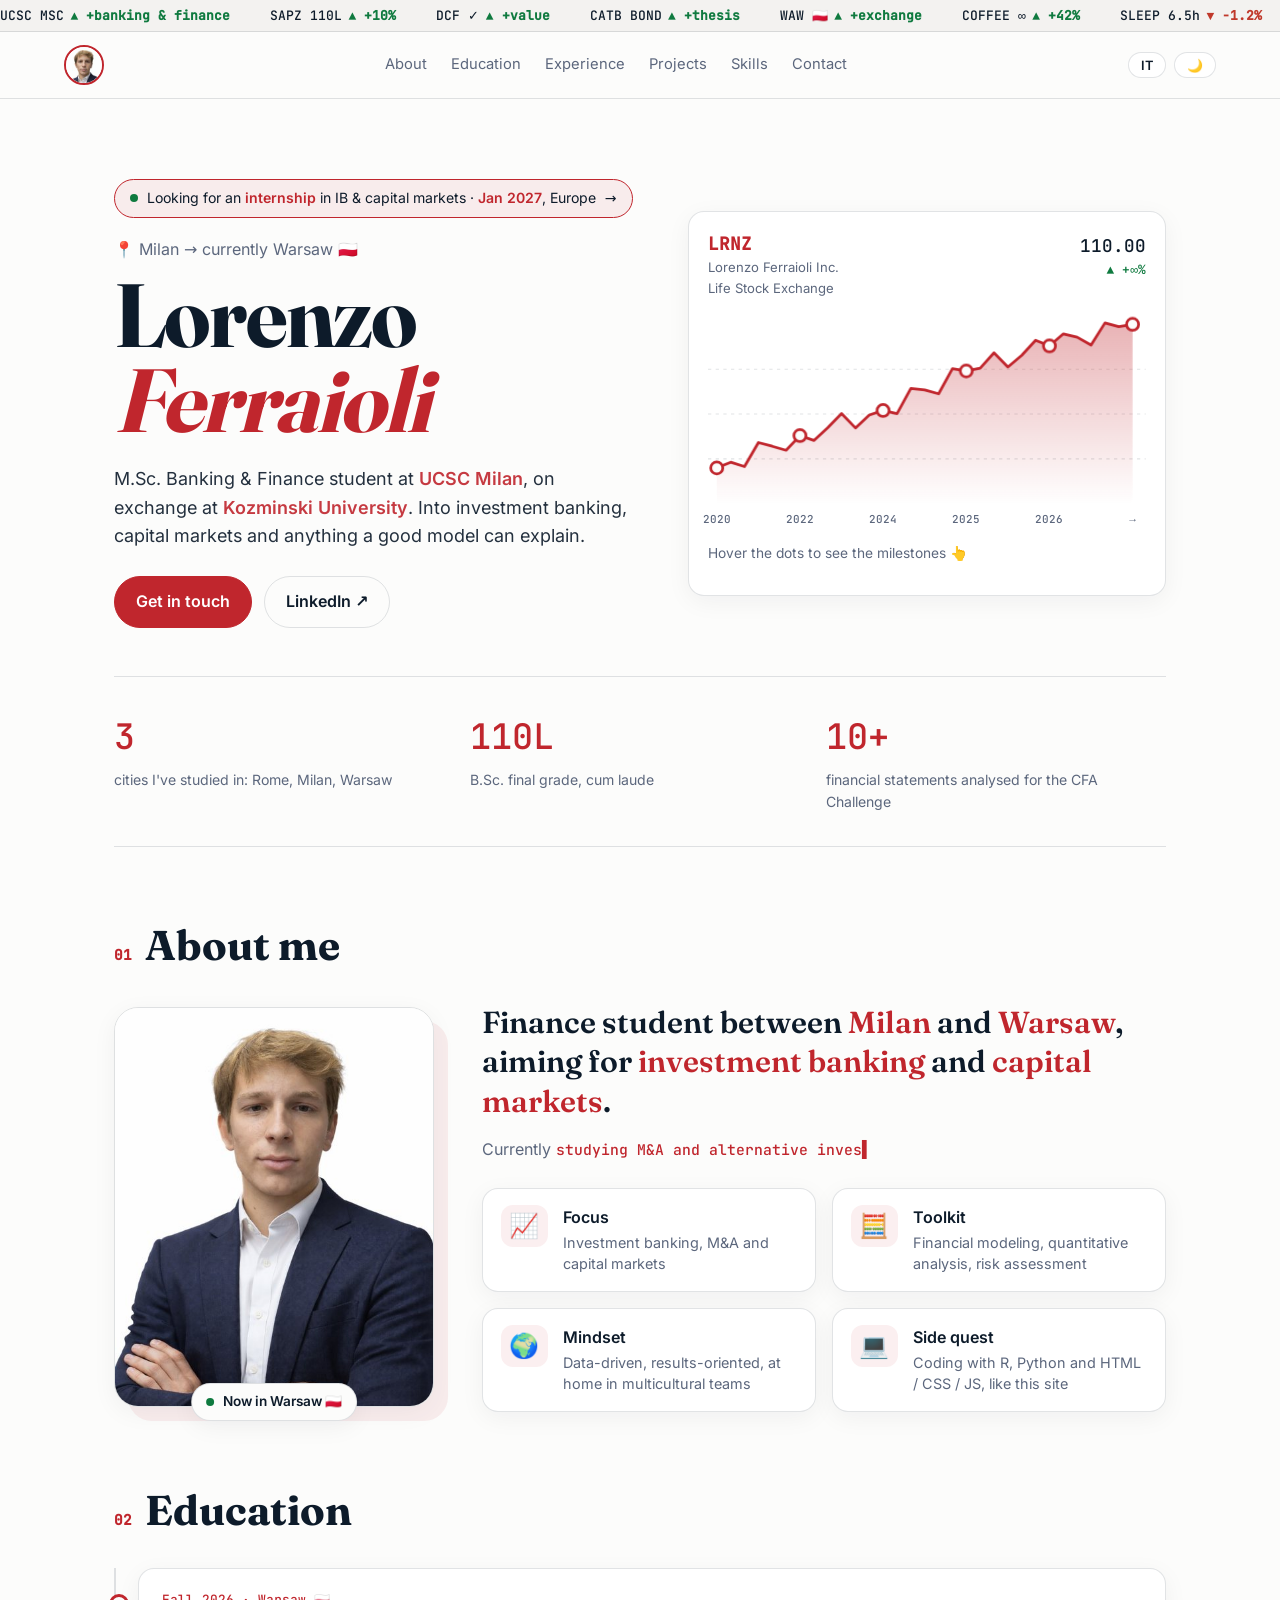
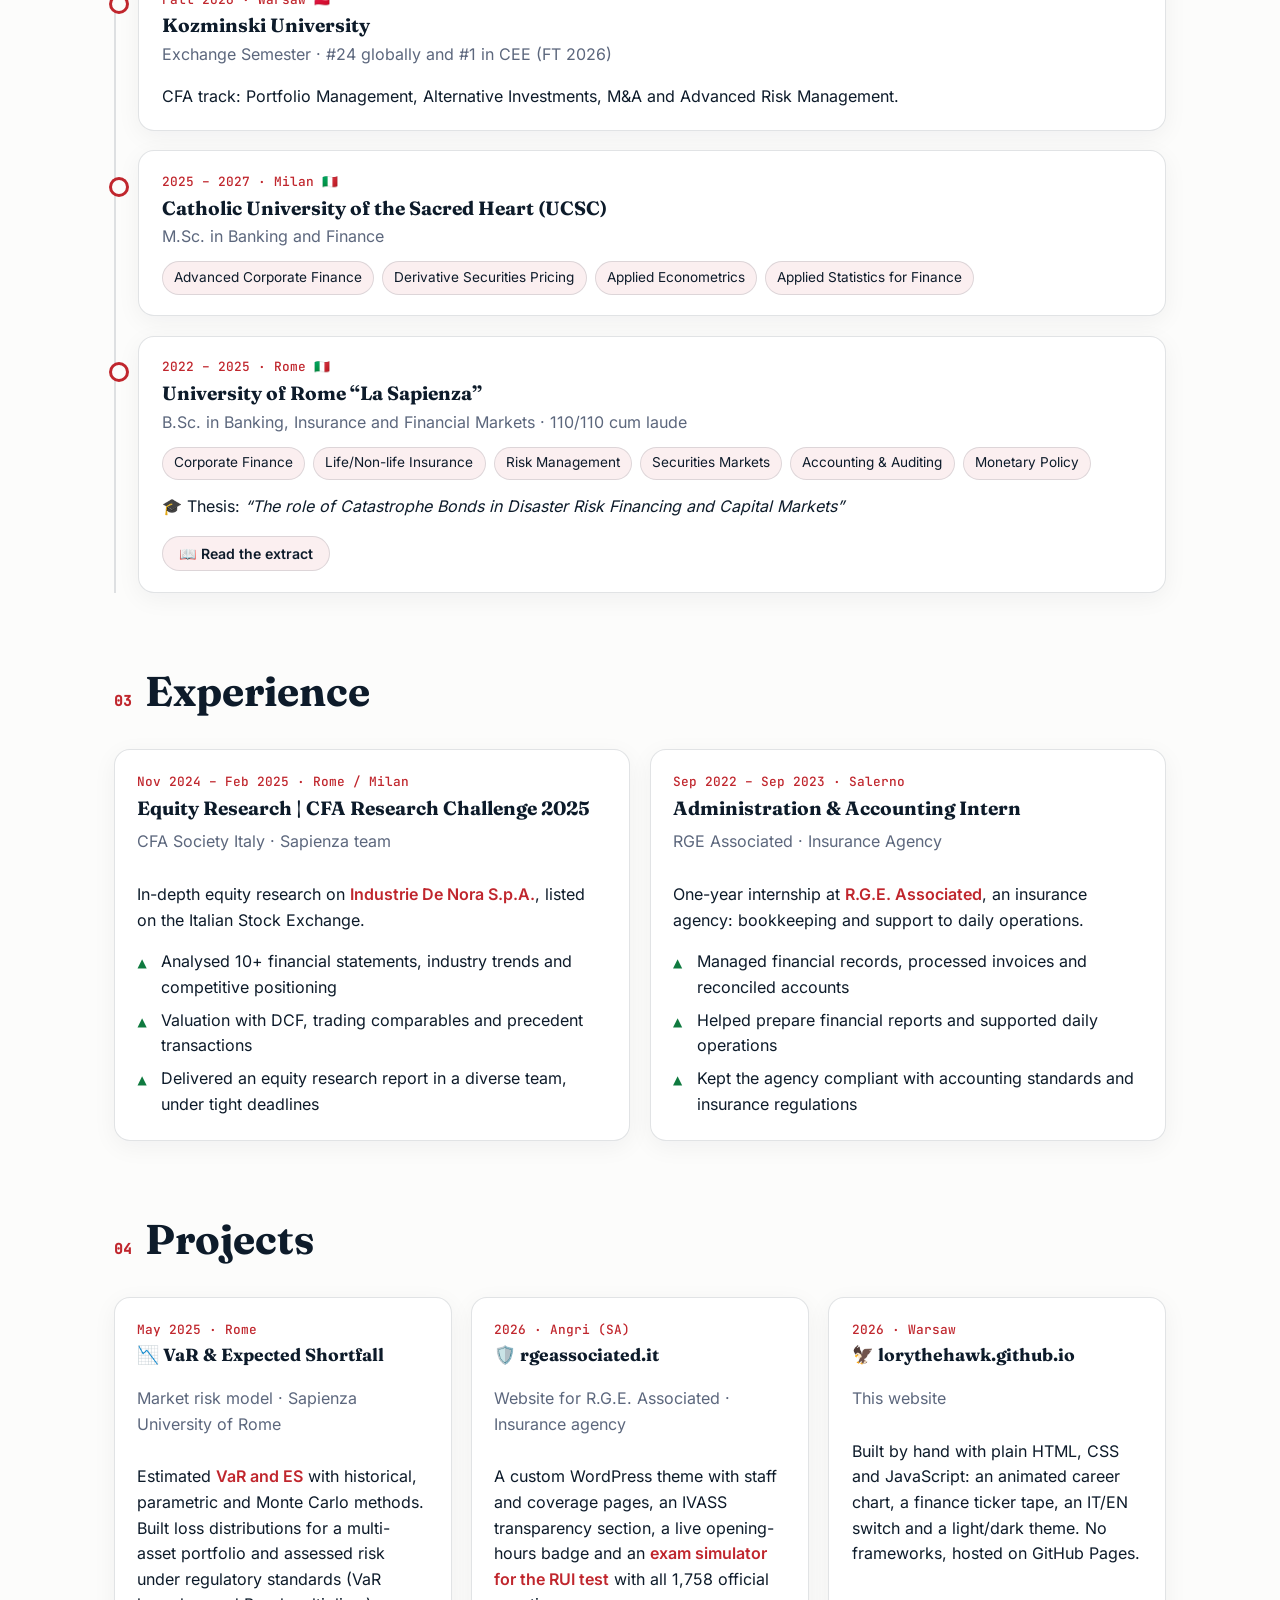
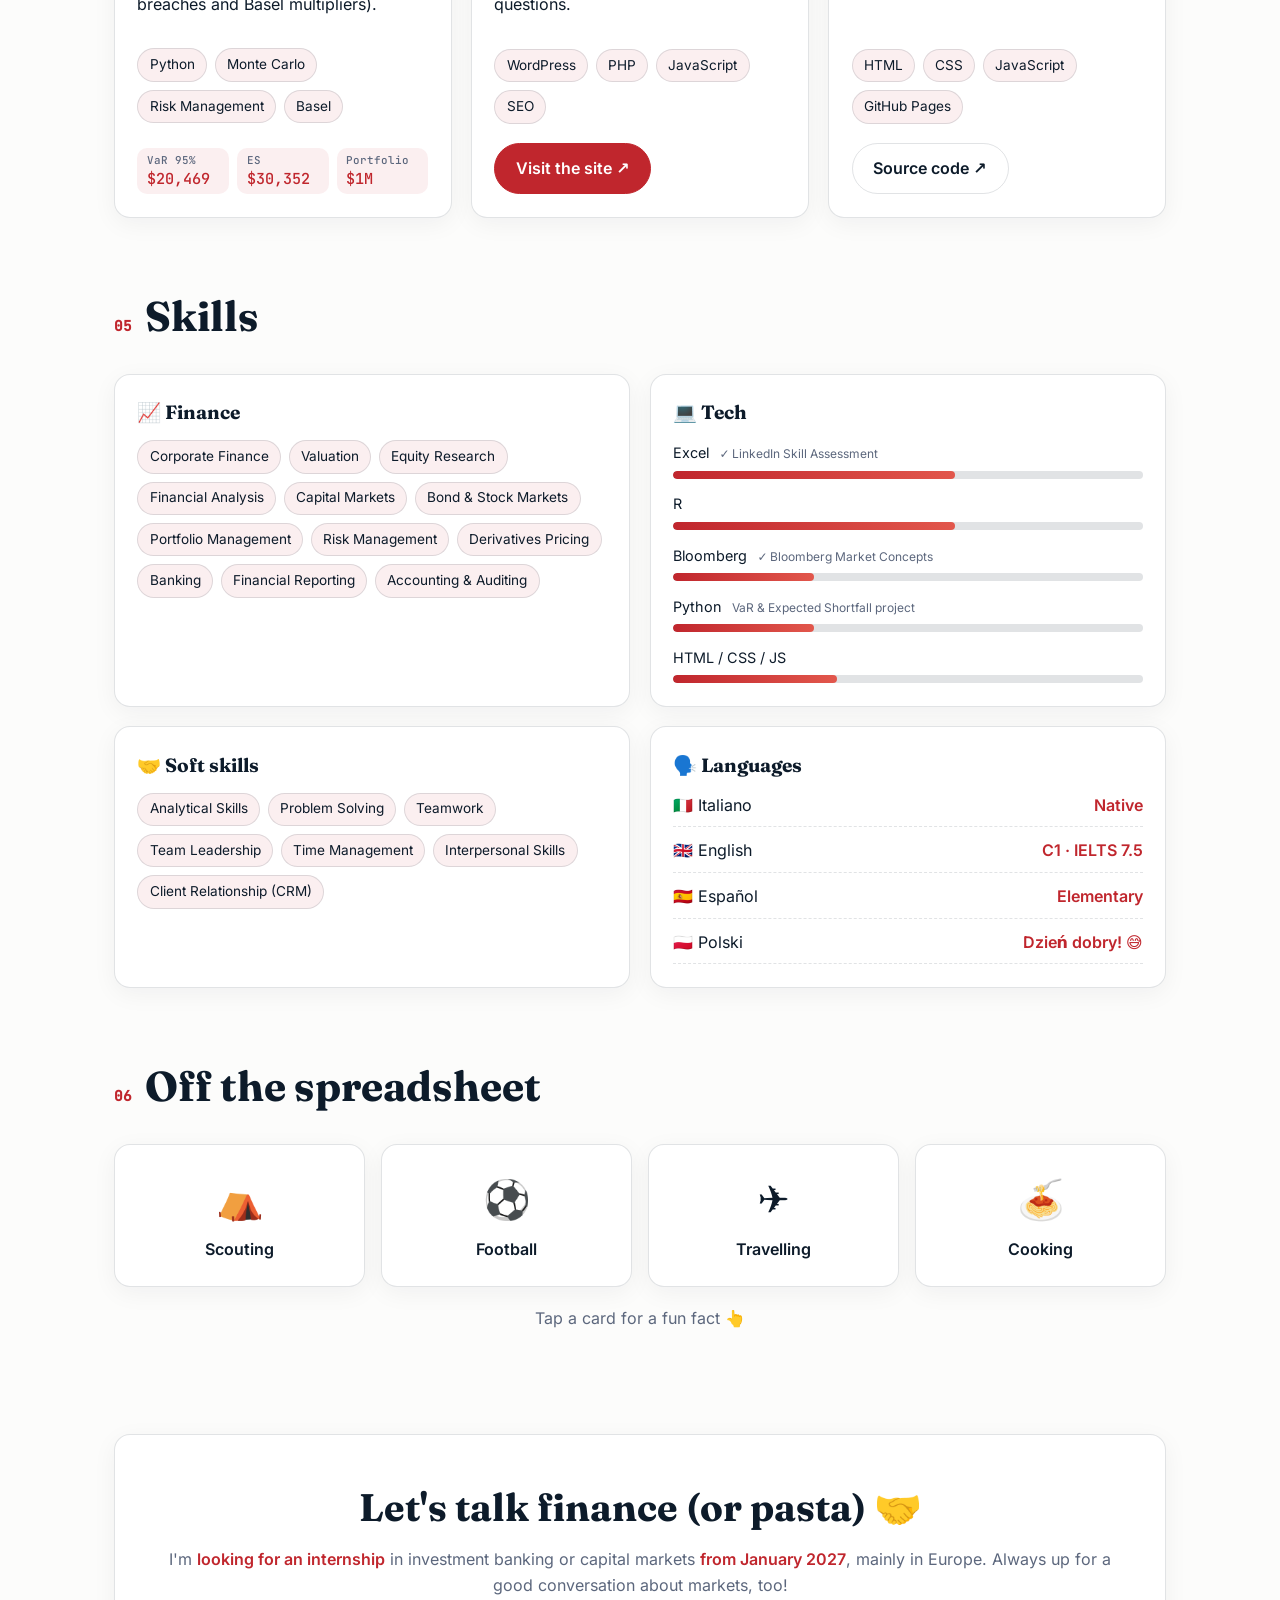
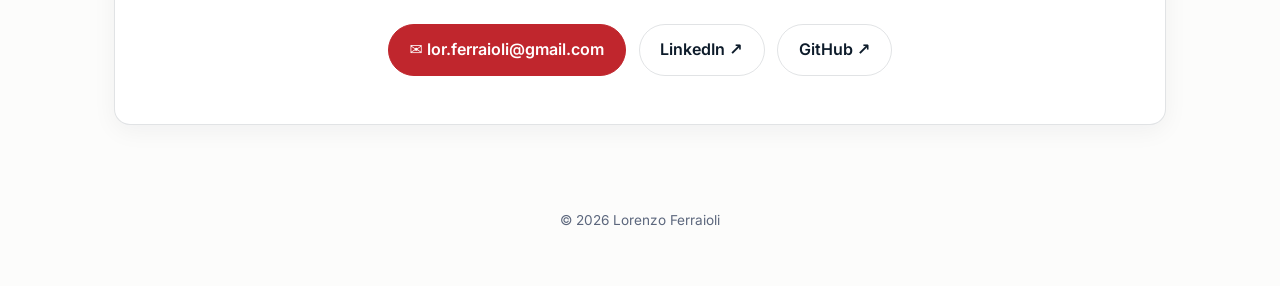
==== commit 2d5fae9e: "Preload the mono font and defer the script The ticker and chart use JetBrains Mono above the fold, s" ====
--- a/index.html
+++ b/index.html
@@ -34,6 +34,7 @@
   <link rel="apple-touch-icon" href="avatar.jpg" />
   <link rel="preload" href="fonts/fraunces-latin.woff2" as="font" type="font/woff2" crossorigin />
   <link rel="preload" href="fonts/inter-latin.woff2" as="font" type="font/woff2" crossorigin />
+  <link rel="preload" href="fonts/jetbrainsmono-latin.woff2" as="font" type="font/woff2" crossorigin />
   <style>
 /* Self-hosted fonts (SIL Open Font License, see fonts/), latin subset only */
 @font-face { font-family: "Fraunces"; font-style: normal; font-weight: 500 700; font-display: swap; src: url(fonts/fraunces-latin.woff2) format("woff2"); unicode-range: U+0000-00FF, U+0131, U+0152-0153, U+02BB-02BC, U+02C6, U+02DA, U+02DC, U+0304, U+0308, U+0329, U+2000-206F, U+20AC, U+2122, U+2191, U+2193, U+2212, U+2215, U+FEFF, U+FFFD; }
@@ -864,6 +865,6 @@
   </dialog>
 
   <div class="flyer" id="flyer" aria-hidden="true">🦅</div>
-  <script src="script.js?v=20"></script>
+  <script src="script.js?v=20" defer></script>
 </body>
 </html>
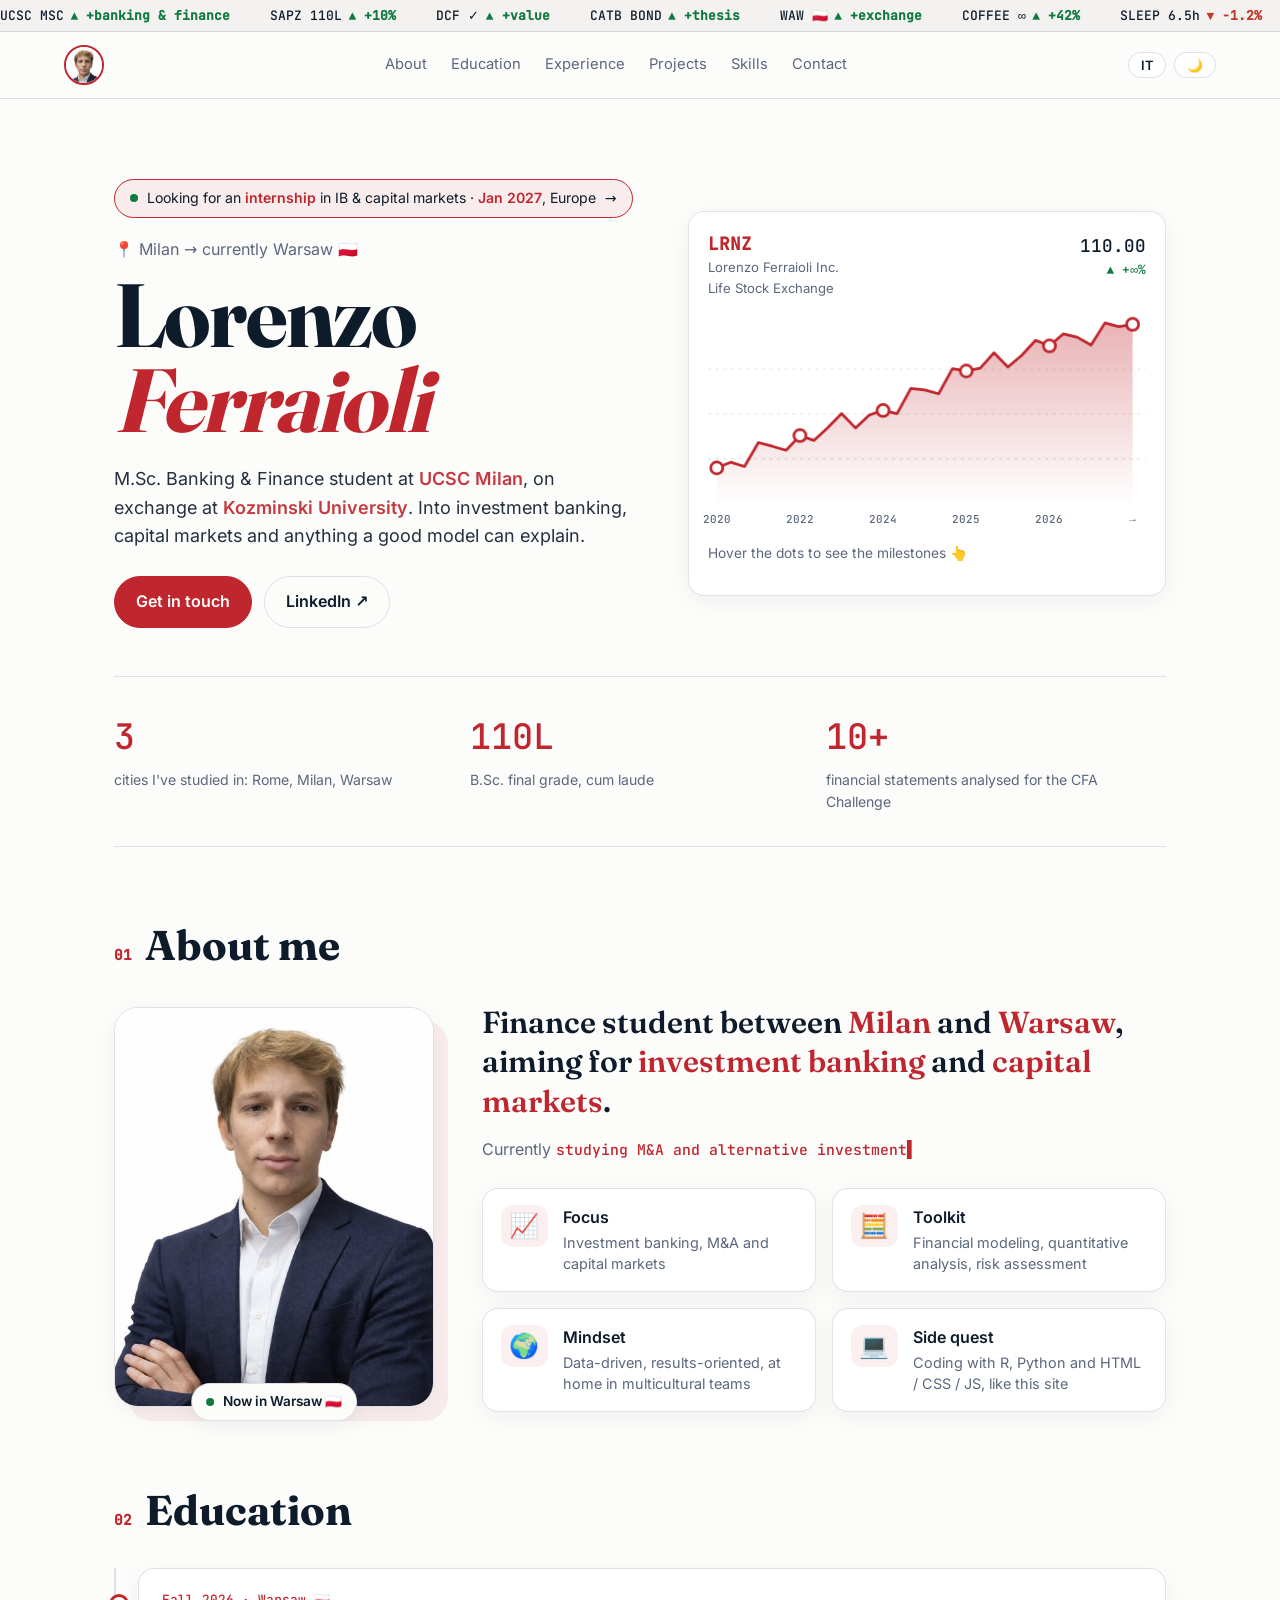
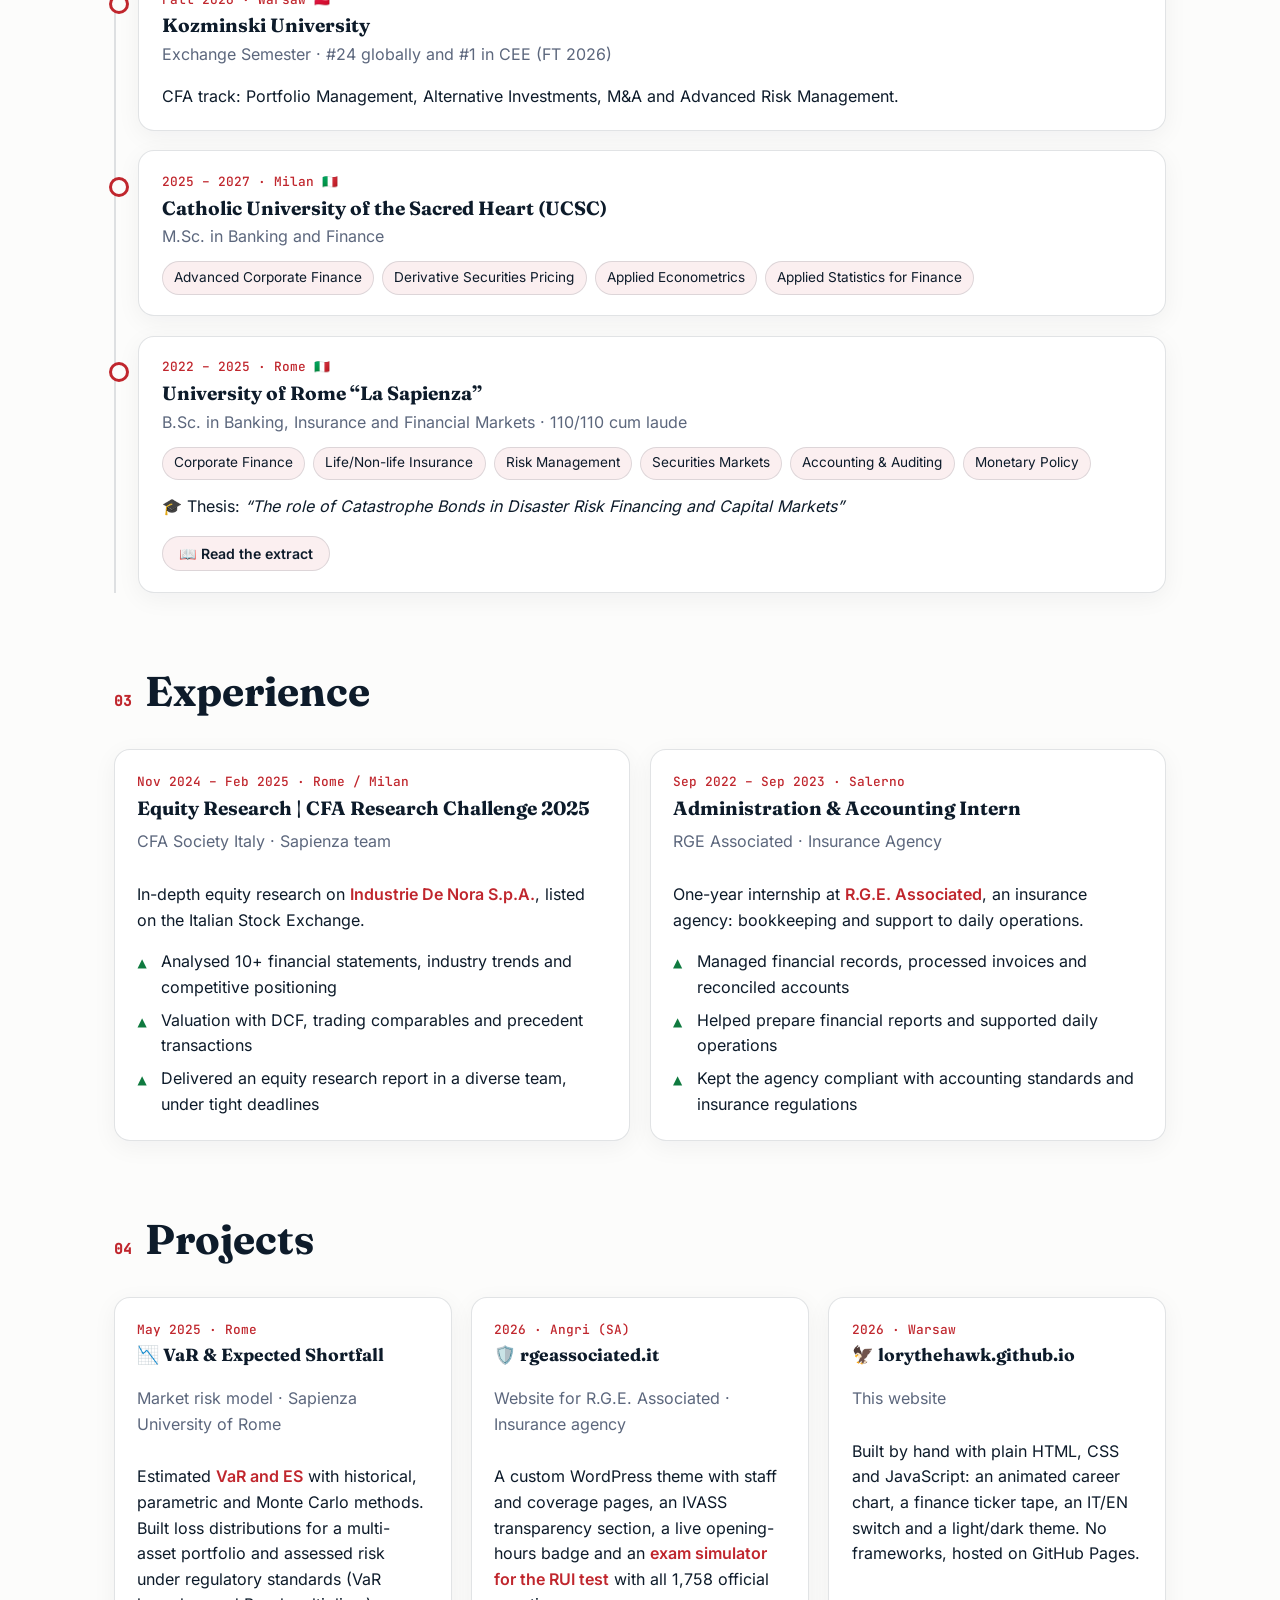
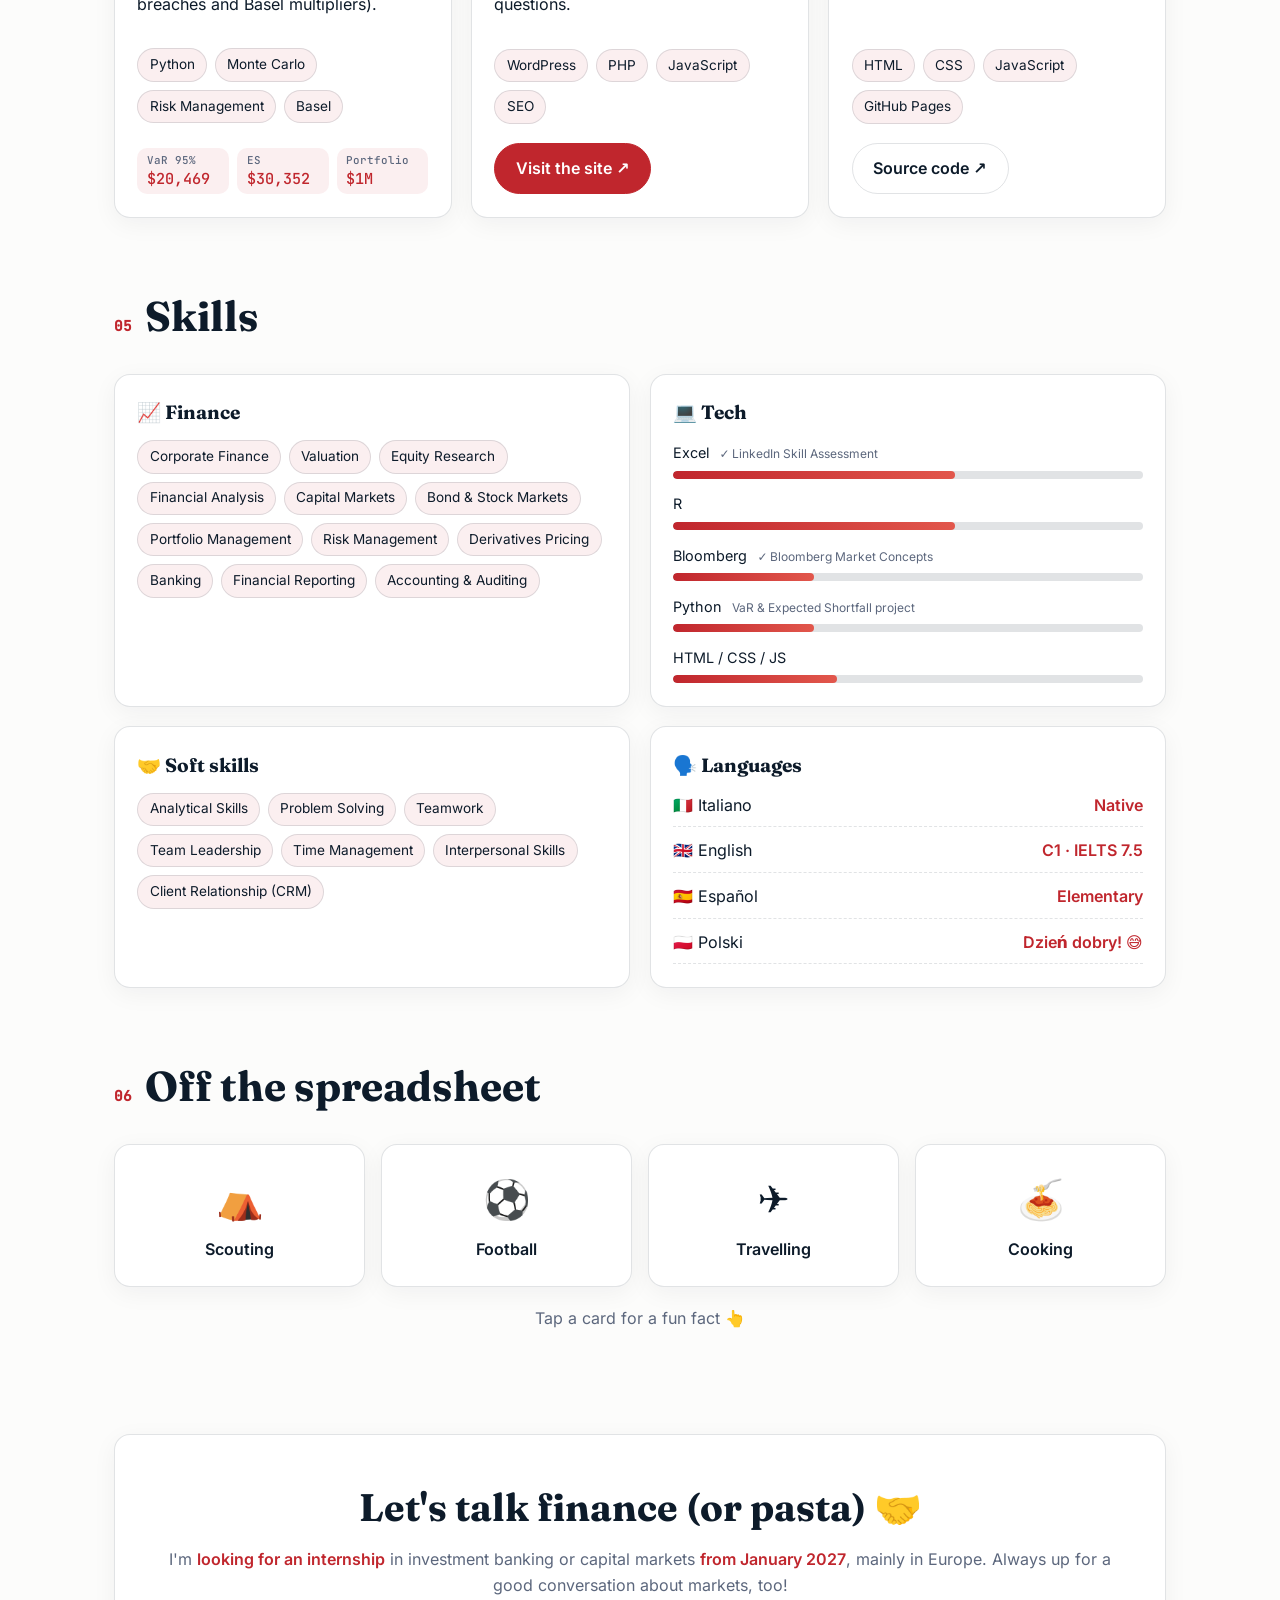
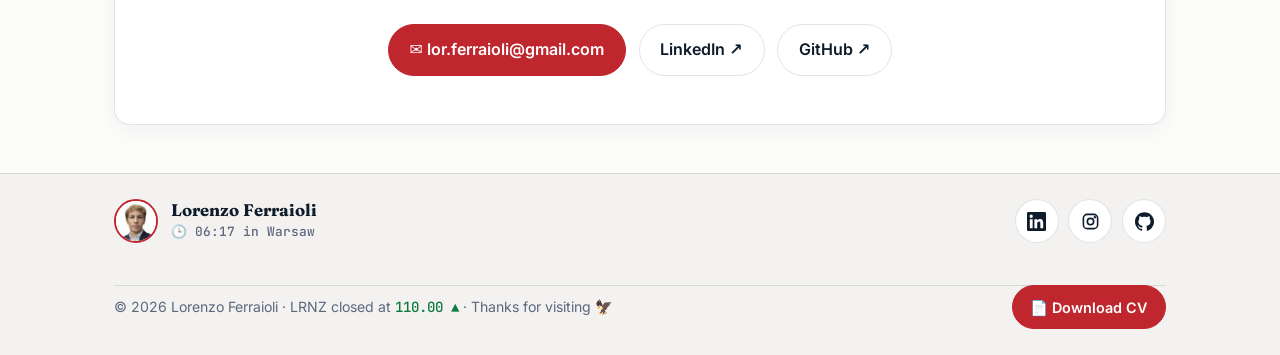
==== commit d6ec303d: "New footer: socials, Warsaw clock, market close, CV download - Footer with LinkedIn, Instagram and G" ====
--- a/index.html
+++ b/index.html
@@ -387,7 +387,47 @@
 .contact p { color: var(--muted); }
 .contact .hero__cta { justify-content: center; }
 
-.footer { text-align: center; color: var(--muted); font-size: 0.85rem; padding: 1.5rem 16px 2.5rem; }
+.footer { margin-top: 2rem; border-top: 1px solid var(--line); background: var(--bg-2); color: var(--muted); font-size: 0.88rem; }
+.footer__top, .footer__bottom { max-width: 1180px; margin: 0 auto; padding: 1.6rem clamp(16px, 5vw, 64px); display: flex; align-items: center; justify-content: space-between; gap: 1.2rem; flex-wrap: wrap; }
+.footer__bottom { padding-top: 1rem; padding-bottom: 1.6rem; background: linear-gradient(var(--line), var(--line)) content-box top / 100% 1px no-repeat; }
+.footer__bottom p { margin: 0; }
+.btn--cv { padding: 0.6rem 1.1rem; font-size: 0.9rem; }
+.footer__bottom b { color: var(--up); font-weight: 500; white-space: nowrap; }
+.footer__id { display: flex; align-items: center; gap: 0.8rem; }
+.footer__id img { width: 44px; height: 44px; border-radius: 50%; border: 2px solid var(--accent); }
+.footer__id b { display: block; color: var(--text); font: 700 1.05rem "Fraunces", serif; }
+.footer__clock { font-size: 0.8rem; }
+.socials { display: flex; gap: 0.6rem; }
+.socials a { display: grid; place-items: center; width: 44px; height: 44px; border-radius: 50%; border: 1px solid var(--line); background: var(--card); color: var(--text); transition: transform 0.15s, background 0.15s, color 0.15s, border-color 0.15s; }
+.socials a:hover { transform: translateY(-3px); background: var(--accent); border-color: var(--accent); color: var(--on-accent); }
+.socials svg { width: 19px; height: 19px; fill: currentColor; }
+.socials svg.stroke { fill: none; stroke: currentColor; stroke-width: 2; }
+.to-top {
+  position: fixed;
+  right: clamp(14px, 3vw, 28px);
+  bottom: calc(clamp(14px, 3vw, 28px) + env(safe-area-inset-bottom));
+  z-index: 20;
+  display: grid;
+  place-items: center;
+  width: 46px;
+  height: 46px;
+  border-radius: 50%;
+  background: var(--accent);
+  color: var(--on-accent);
+  box-shadow: 0 8px 24px rgba(0, 0, 0, 0.25);
+  opacity: 0;
+  transform: translateY(16px) scale(0.9);
+  pointer-events: none;
+  transition: opacity 0.25s, transform 0.25s;
+}
+.to-top.is-visible { opacity: 1; transform: none; pointer-events: auto; }
+.to-top:hover { transform: translateY(-3px); }
+.to-top svg { width: 22px; height: 22px; fill: none; stroke: currentColor; stroke-width: 2.4; stroke-linecap: round; stroke-linejoin: round; }
+@media (max-width: 640px) {
+  .footer__top, .footer__bottom { flex-direction: column; text-align: center; }
+  .footer__id { flex-direction: column; gap: 0.5rem; }
+  .footer__bottom { padding-bottom: 5.5rem; } /* room for the floating button */
+}
 
 /* ---------- Thesis extract ---------- */
 .btn--small { margin-top: 1rem; padding: 0.5rem 1rem; font: 600 0.88rem "Inter", sans-serif; background: var(--accent-soft); color: var(--text); cursor: pointer; }
@@ -778,8 +818,27 @@
   </main>
 
   <footer class="footer">
-    <p>© <span id="year"></span> Lorenzo Ferraioli</p>
+    <div class="footer__top">
+      <div class="footer__id">
+        <img src="avatar-96.jpg" alt="" width="44" height="44" loading="lazy" />
+        <div>
+          <b>Lorenzo Ferraioli</b>
+          <span class="footer__clock mono">🕒 <span id="clock">--:--</span> <span data-i18n="footer.clock">in Warsaw</span></span>
+        </div>
+      </div>
+      <nav class="socials" aria-label="Social">
+        <a href="https://www.linkedin.com/in/lorenzoferraioli" target="_blank" rel="noopener" aria-label="LinkedIn"><svg viewBox="0 0 24 24" aria-hidden="true"><path d="M20.447 20.452h-3.554v-5.569c0-1.328-.027-3.037-1.852-3.037-1.853 0-2.136 1.445-2.136 2.939v5.667H9.351V9h3.414v1.561h.046c.477-.9 1.637-1.85 3.37-1.85 3.601 0 4.267 2.37 4.267 5.455v6.286zM5.337 7.433a2.064 2.064 0 1 1 0-4.128 2.064 2.064 0 0 1 0 4.128zm1.782 13.019H3.555V9h3.564v11.452zM22.225 0H1.771C.792 0 0 .774 0 1.729v20.542C0 23.227.792 24 1.771 24h20.451C23.2 24 24 23.227 24 22.271V1.729C24 .774 23.2 0 22.222 0h.003z"/></svg></a>
+        <a href="https://www.instagram.com/lorenzoferraioli_/" target="_blank" rel="noopener" aria-label="Instagram"><svg class="stroke" viewBox="0 0 24 24" aria-hidden="true"><rect x="3" y="3" width="18" height="18" rx="5"/><circle cx="12" cy="12" r="4"/><circle cx="17.5" cy="6.5" r="0.6" fill="currentColor"/></svg></a>
+        <a href="https://github.com/LoryTheHawk" target="_blank" rel="noopener" aria-label="GitHub"><svg viewBox="0 0 24 24" aria-hidden="true"><path d="M12 .297c-6.63 0-12 5.373-12 12 0 5.303 3.438 9.8 8.205 11.385.6.113.82-.258.82-.577 0-.285-.01-1.04-.015-2.04-3.338.724-4.042-1.61-4.042-1.61C4.422 18.07 3.633 17.7 3.633 17.7c-1.087-.744.084-.729.084-.729 1.205.084 1.838 1.236 1.838 1.236 1.07 1.835 2.809 1.305 3.495.998.108-.776.417-1.305.76-1.605-2.665-.3-5.466-1.332-5.466-5.93 0-1.31.465-2.38 1.235-3.22-.135-.303-.54-1.523.105-3.176 0 0 1.005-.322 3.3 1.23.96-.267 1.98-.399 3-.405 1.02.006 2.04.138 3 .405 2.28-1.552 3.285-1.23 3.285-1.23.645 1.653.24 2.873.12 3.176.765.84 1.23 1.91 1.23 3.22 0 4.61-2.805 5.625-5.475 5.92.42.36.81 1.096.81 2.22 0 1.606-.015 2.896-.015 3.286 0 .315.21.69.825.57C20.565 22.092 24 17.592 24 12.297c0-6.627-5.373-12-12-12"/></svg></a>
+      </nav>
+    </div>
+    <div class="footer__bottom">
+      <p>© <span id="year"></span> Lorenzo Ferraioli · <span data-i18n="footer.close">LRNZ closed at <b class="mono">110.00 ▲</b> · Thanks for visiting 🦅</span></p>
+      <a class="btn btn--accent btn--cv" href="Lorenzo_Ferraioli_CV.pdf" download data-i18n="footer.cv">📄 Download CV</a>
+    </div>
   </footer>
+
+  <a class="to-top" id="toTop" href="#top" aria-label="Back to top"><svg viewBox="0 0 24 24" aria-hidden="true"><path d="M12 19V5M5 12l7-7 7 7"/></svg></a>
 
   <!-- Thesis extract -->
   <dialog class="thesis" id="thesis" aria-labelledby="thesis-title">
@@ -865,6 +924,6 @@
   </dialog>
 
   <div class="flyer" id="flyer" aria-hidden="true">🦅</div>
-  <script src="script.js?v=20" defer></script>
+  <script src="script.js?v=21" defer></script>
 </body>
 </html>
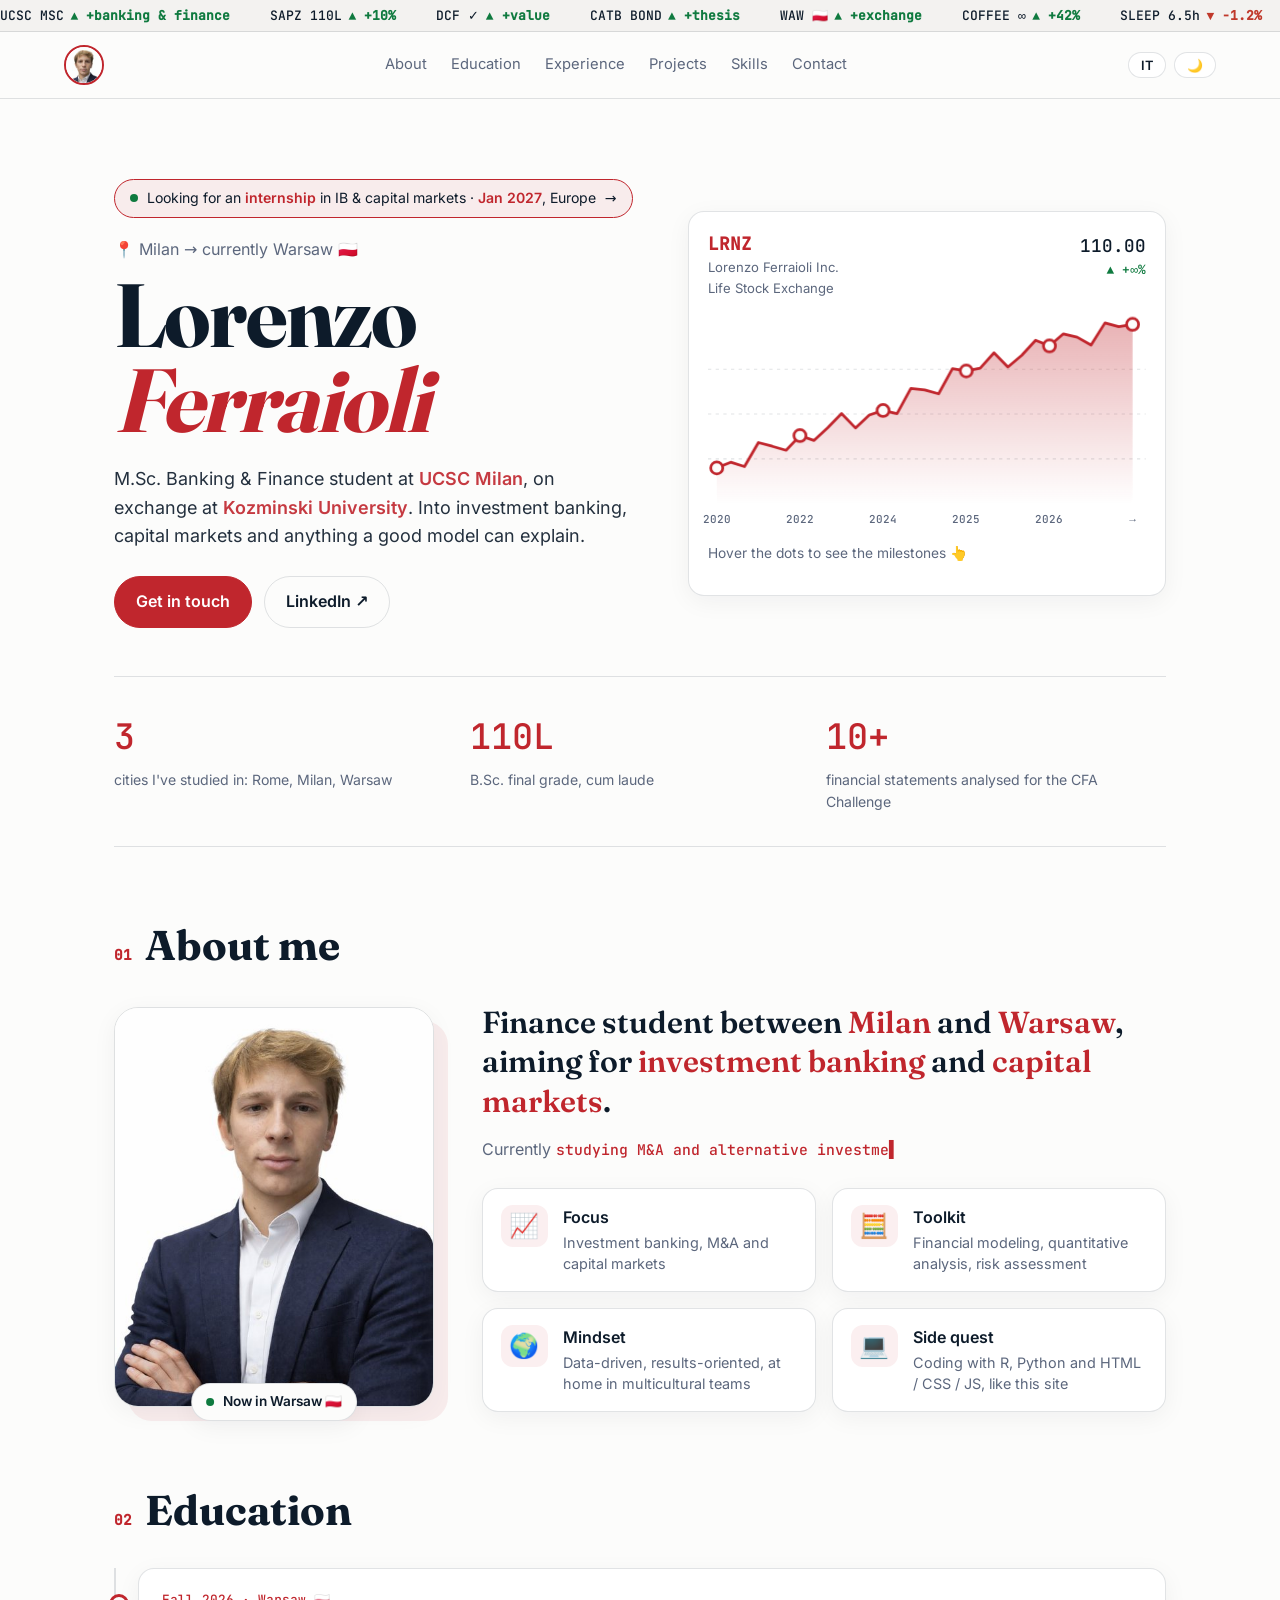
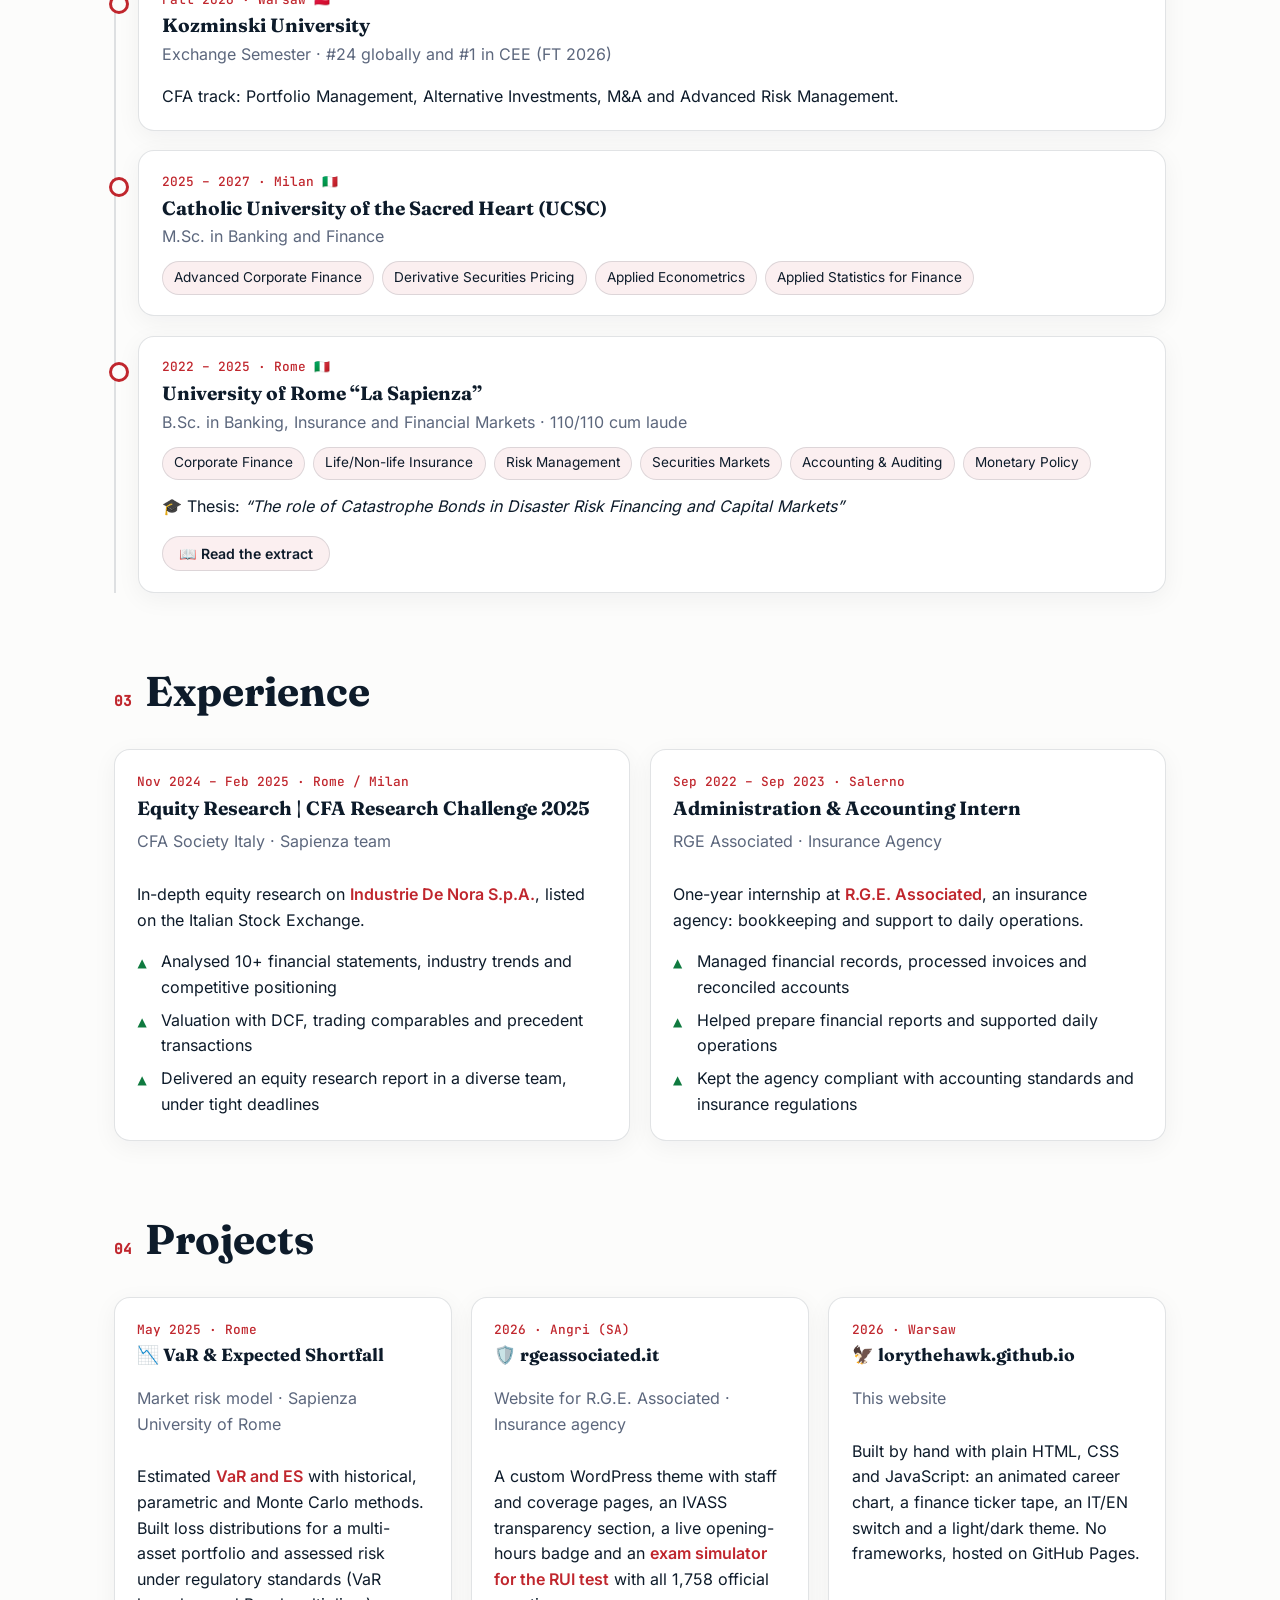
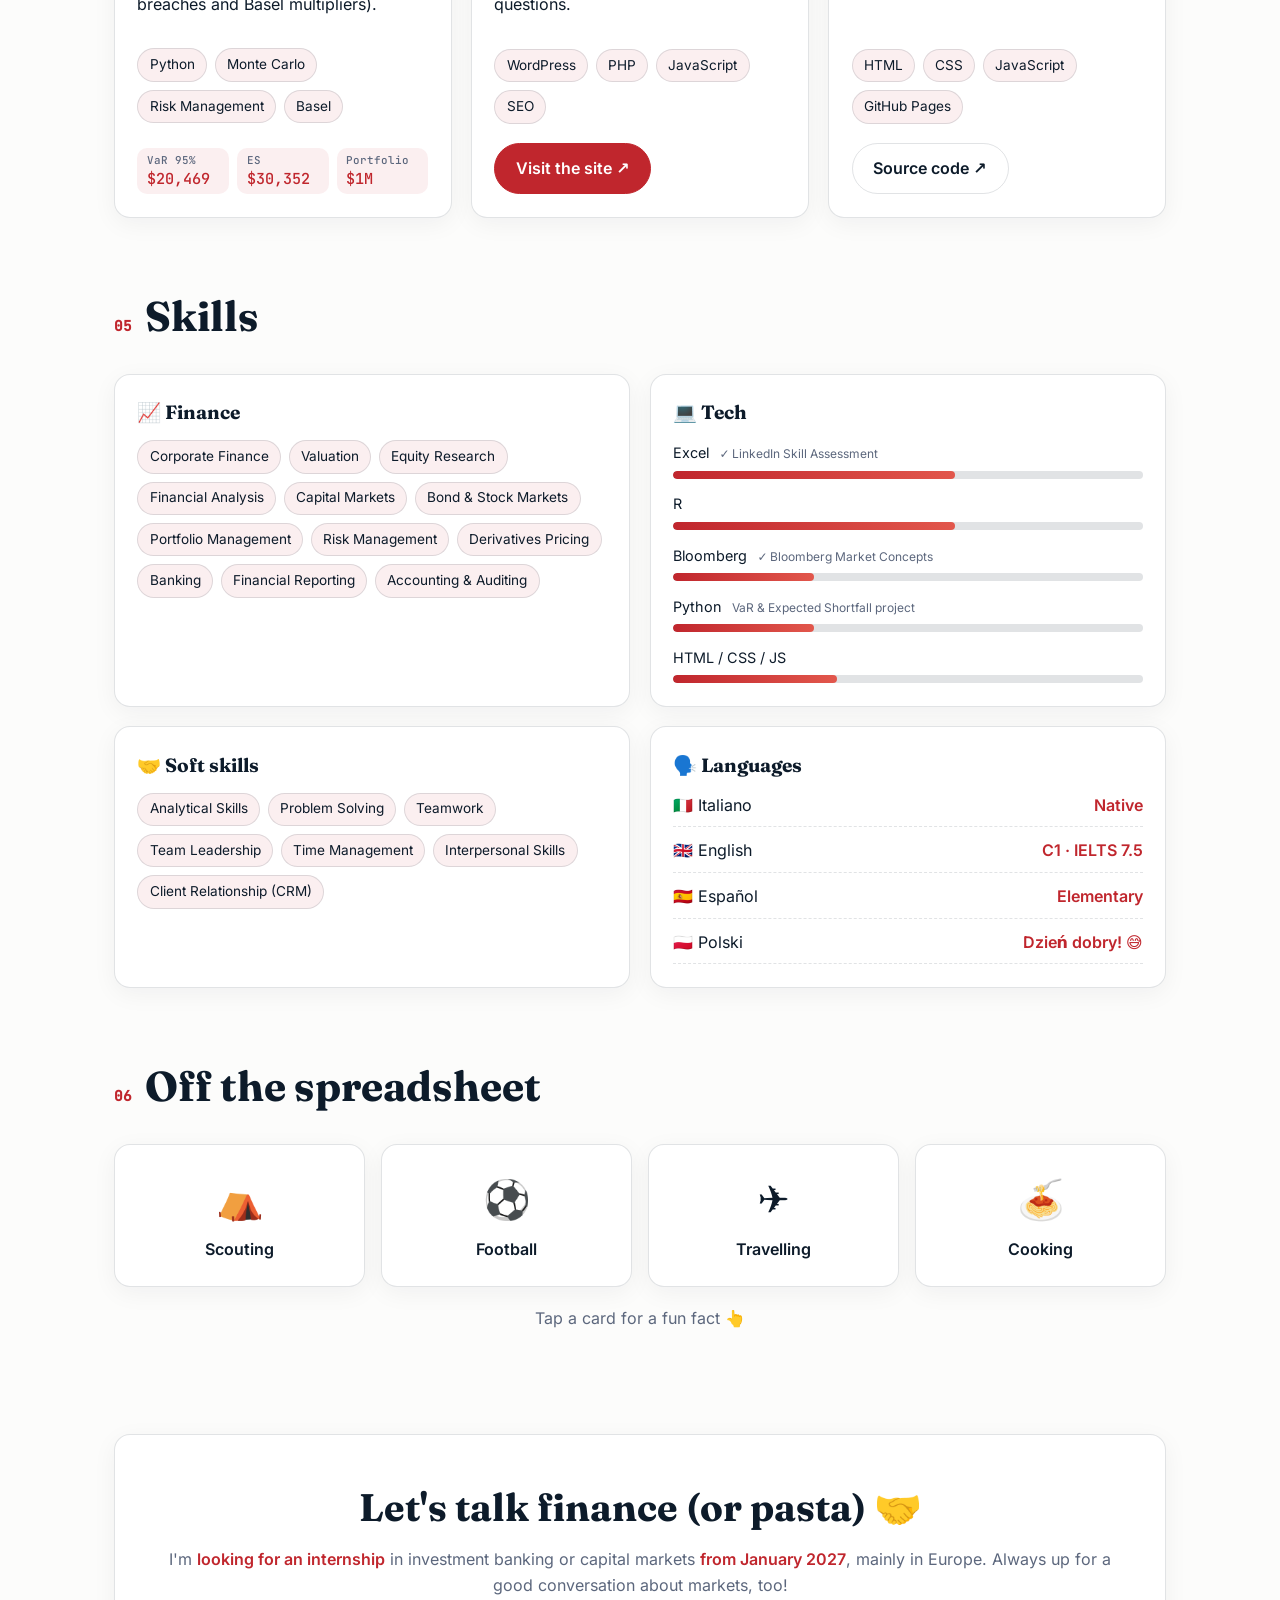
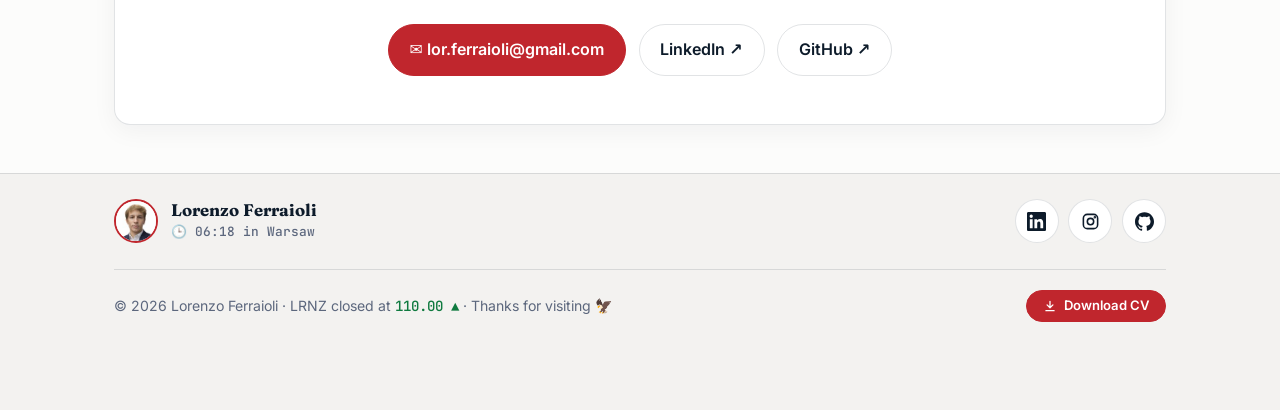
==== commit bad70d22: "Footer polish: spacing, smaller buttons, drawn download icon - Space between the divider and the bot" ====
--- a/index.html
+++ b/index.html
@@ -389,9 +389,10 @@
 
 .footer { margin-top: 2rem; border-top: 1px solid var(--line); background: var(--bg-2); color: var(--muted); font-size: 0.88rem; }
 .footer__top, .footer__bottom { max-width: 1180px; margin: 0 auto; padding: 1.6rem clamp(16px, 5vw, 64px); display: flex; align-items: center; justify-content: space-between; gap: 1.2rem; flex-wrap: wrap; }
-.footer__bottom { padding-top: 1rem; padding-bottom: 1.6rem; background: linear-gradient(var(--line), var(--line)) content-box top / 100% 1px no-repeat; }
+.footer__bottom { padding-top: 1.3rem; padding-bottom: 5.5rem; /* room for the floating button */ background: linear-gradient(var(--line), var(--line)) center top / calc(100% - 2 * clamp(16px, 5vw, 64px)) 1px no-repeat; }
 .footer__bottom p { margin: 0; }
-.btn--cv { padding: 0.6rem 1.1rem; font-size: 0.9rem; }
+.btn--cv { display: inline-flex; align-items: center; gap: 0.45rem; padding: 0.5rem 0.95rem; font-size: 0.82rem; line-height: 1; }
+.btn--cv svg { width: 14px; height: 14px; flex-shrink: 0; fill: none; stroke: currentColor; stroke-width: 2.2; stroke-linecap: round; stroke-linejoin: round; }
 .footer__bottom b { color: var(--up); font-weight: 500; white-space: nowrap; }
 .footer__id { display: flex; align-items: center; gap: 0.8rem; }
 .footer__id img { width: 44px; height: 44px; border-radius: 50%; border: 2px solid var(--accent); }
@@ -409,8 +410,8 @@
   z-index: 20;
   display: grid;
   place-items: center;
-  width: 46px;
-  height: 46px;
+  width: 42px;
+  height: 42px;
   border-radius: 50%;
   background: var(--accent);
   color: var(--on-accent);
@@ -422,11 +423,10 @@
 }
 .to-top.is-visible { opacity: 1; transform: none; pointer-events: auto; }
 .to-top:hover { transform: translateY(-3px); }
-.to-top svg { width: 22px; height: 22px; fill: none; stroke: currentColor; stroke-width: 2.4; stroke-linecap: round; stroke-linejoin: round; }
+.to-top svg { width: 20px; height: 20px; fill: none; stroke: currentColor; stroke-width: 2.4; stroke-linecap: round; stroke-linejoin: round; }
 @media (max-width: 640px) {
   .footer__top, .footer__bottom { flex-direction: column; text-align: center; }
   .footer__id { flex-direction: column; gap: 0.5rem; }
-  .footer__bottom { padding-bottom: 5.5rem; } /* room for the floating button */
 }
 
 /* ---------- Thesis extract ---------- */
@@ -572,7 +572,7 @@
       <a href="#contact" data-i18n="nav.contact">Contact</a>
     </nav>
     <div class="nav__tools">
-      <button class="pill" id="lang" type="button" aria-label="Switch language">IT</button>
+      <button class="pill" id="lang" type="button" title="Switch language / Cambia lingua">IT</button>
       <button class="pill" id="theme" type="button" aria-label="Toggle theme">☀️</button>
     </div>
   </header>
@@ -834,7 +834,7 @@
     </div>
     <div class="footer__bottom">
       <p>© <span id="year"></span> Lorenzo Ferraioli · <span data-i18n="footer.close">LRNZ closed at <b class="mono">110.00 ▲</b> · Thanks for visiting 🦅</span></p>
-      <a class="btn btn--accent btn--cv" href="Lorenzo_Ferraioli_CV.pdf" download data-i18n="footer.cv">📄 Download CV</a>
+      <a class="btn btn--accent btn--cv" href="Lorenzo_Ferraioli_CV.pdf" download><svg viewBox="0 0 24 24" aria-hidden="true"><path d="M12 4v11M7 10l5 5 5-5M5 20h14"/></svg><span data-i18n="footer.cv">Download CV</span></a>
     </div>
   </footer>
 
@@ -924,6 +924,6 @@
   </dialog>
 
   <div class="flyer" id="flyer" aria-hidden="true">🦅</div>
-  <script src="script.js?v=21" defer></script>
+  <script src="script.js?v=22" defer></script>
 </body>
 </html>
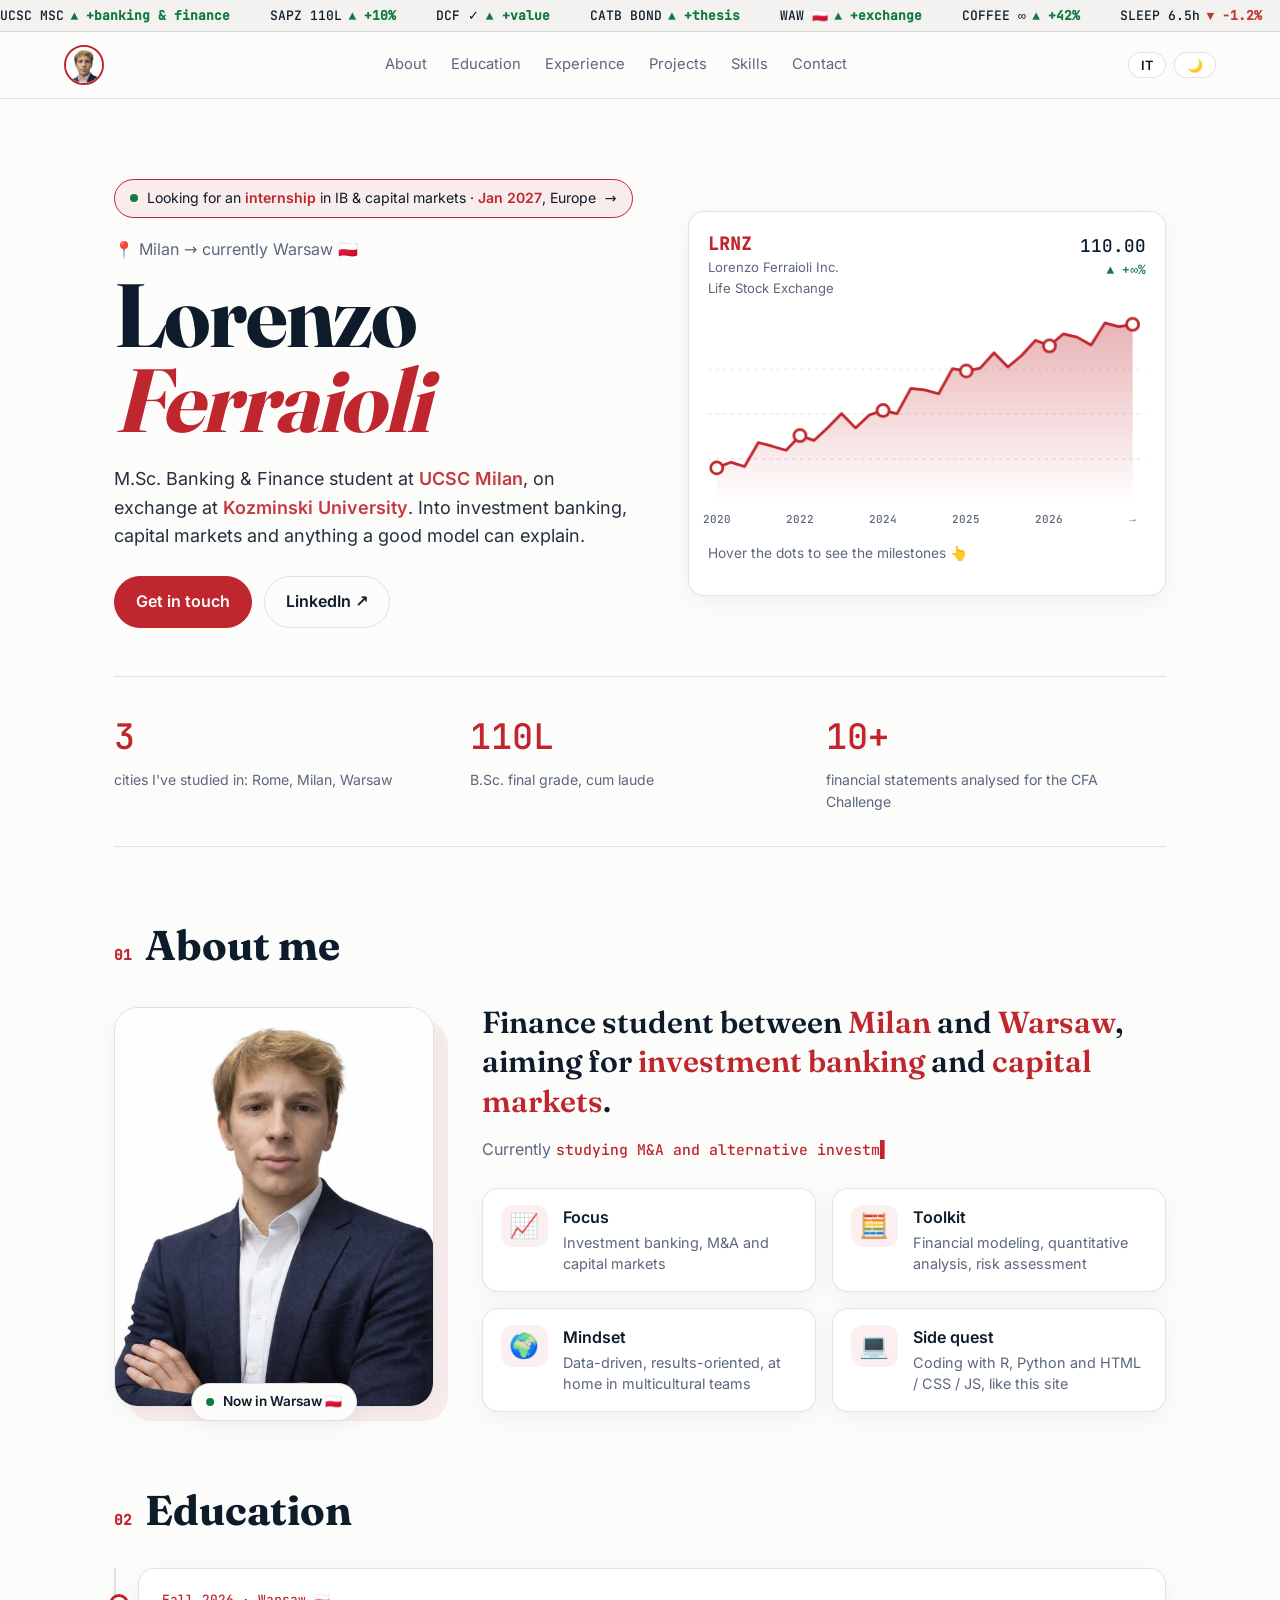
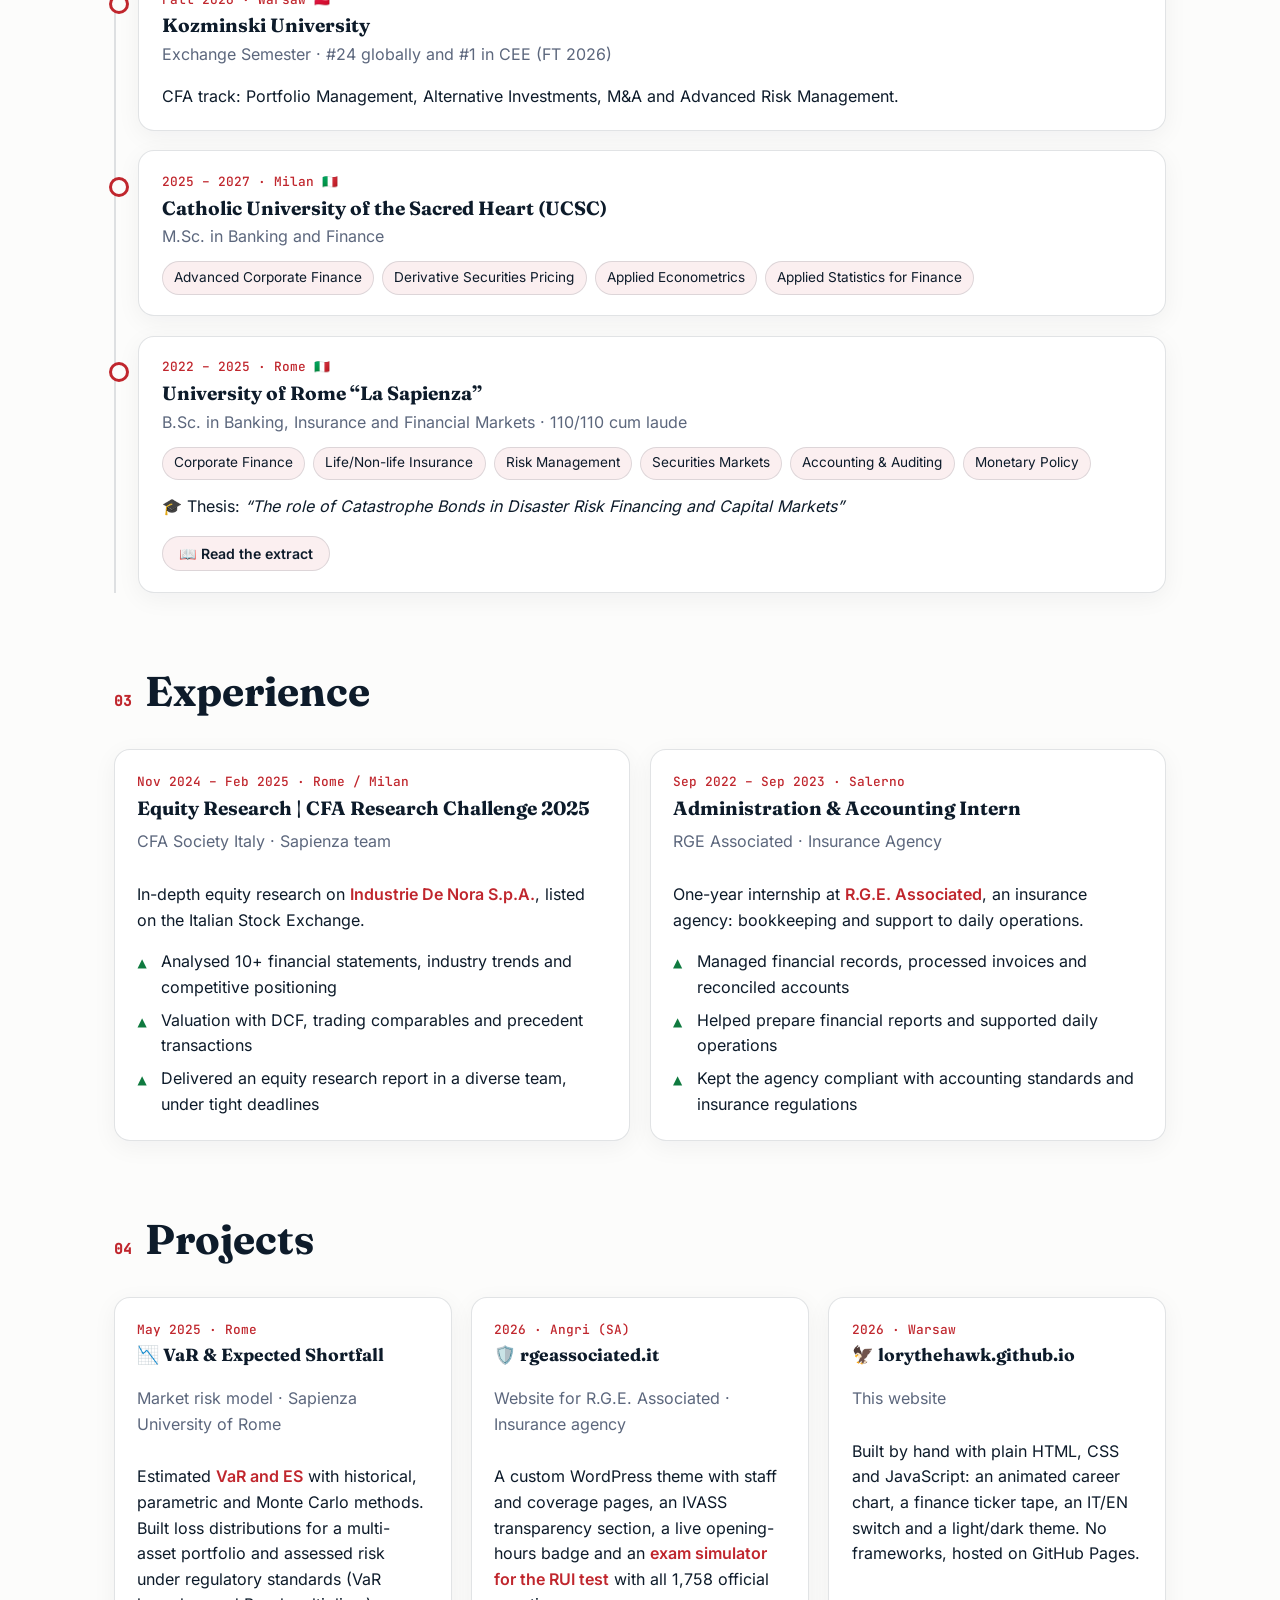
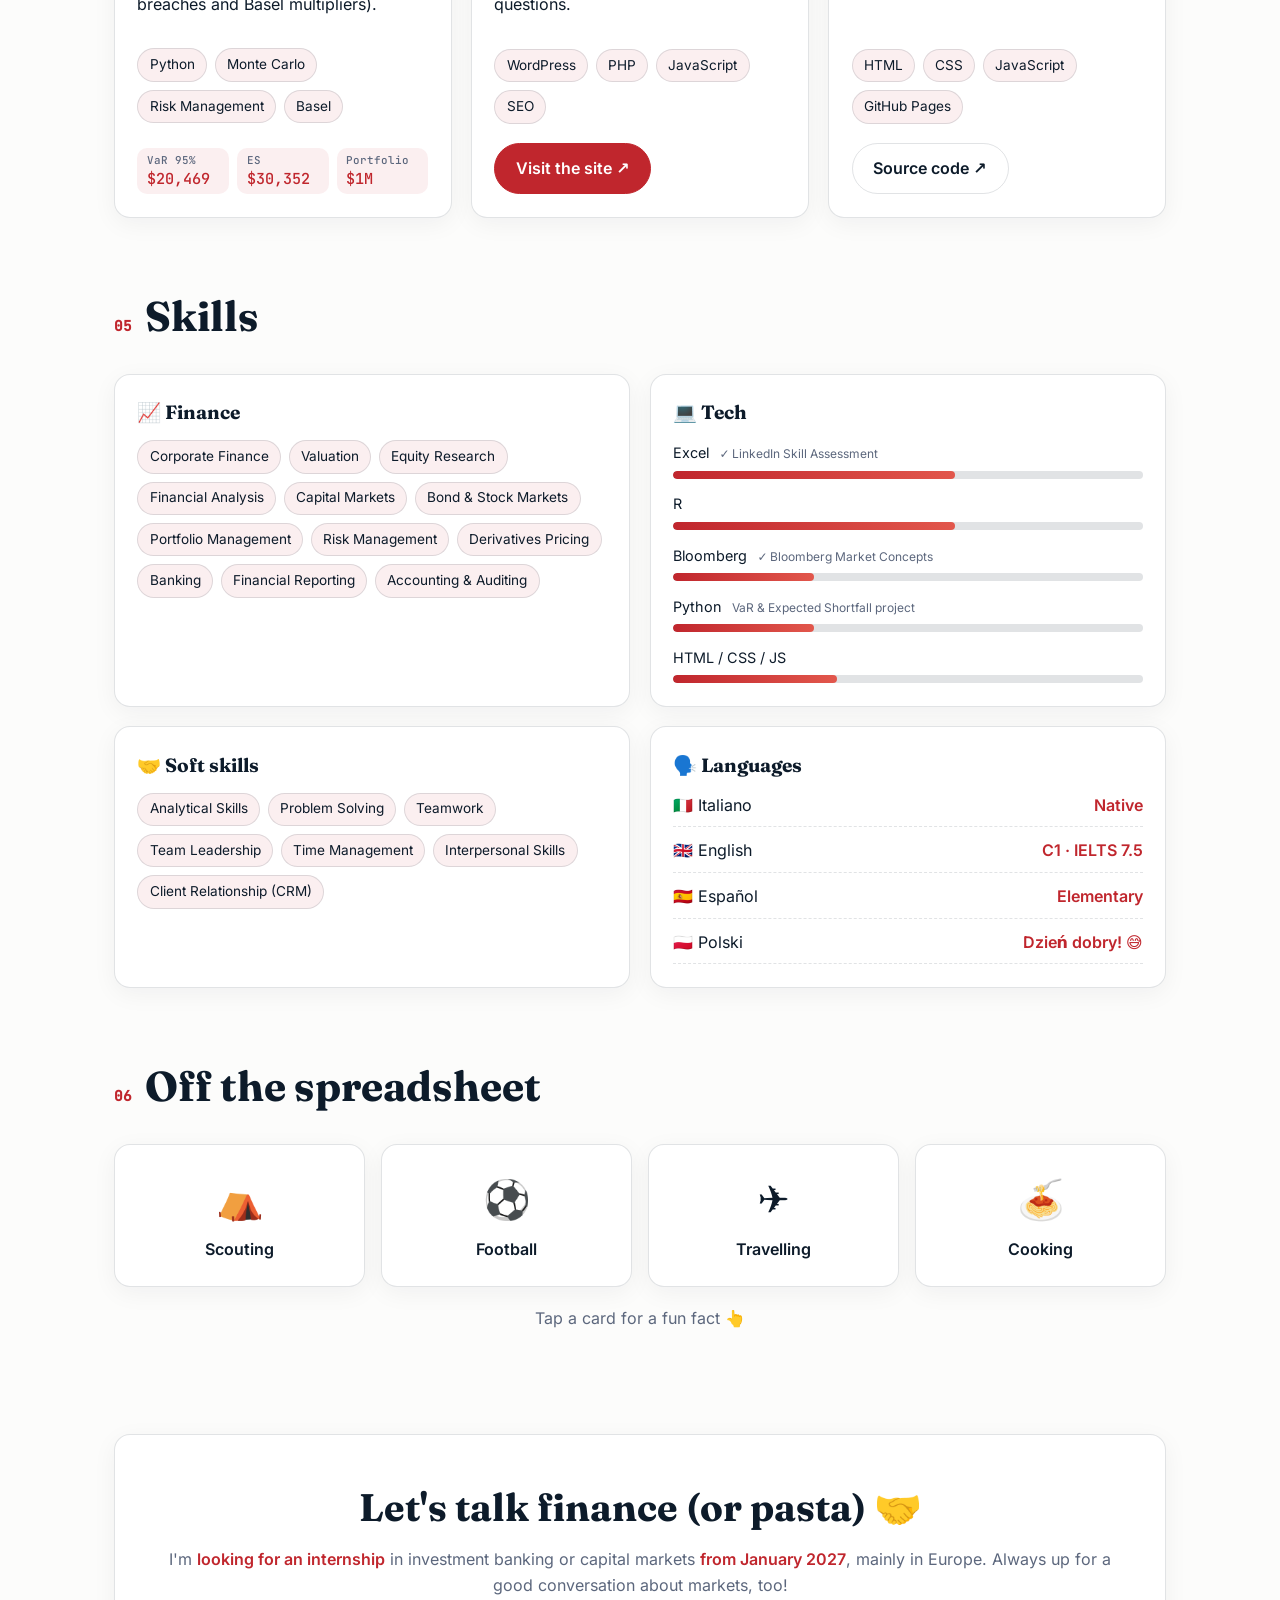
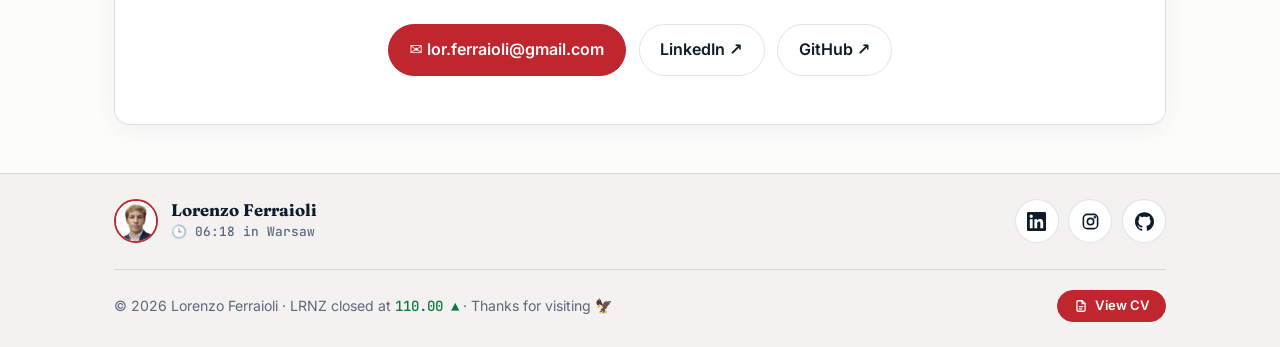
==== commit 9a6517ba: "Footer: normal bottom spacing on desktop, CV opens in a new tab - Desktop keeps a compact footer; th" ====
--- a/index.html
+++ b/index.html
@@ -389,7 +389,7 @@
 
 .footer { margin-top: 2rem; border-top: 1px solid var(--line); background: var(--bg-2); color: var(--muted); font-size: 0.88rem; }
 .footer__top, .footer__bottom { max-width: 1180px; margin: 0 auto; padding: 1.6rem clamp(16px, 5vw, 64px); display: flex; align-items: center; justify-content: space-between; gap: 1.2rem; flex-wrap: wrap; }
-.footer__bottom { padding-top: 1.3rem; padding-bottom: 5.5rem; /* room for the floating button */ background: linear-gradient(var(--line), var(--line)) center top / calc(100% - 2 * clamp(16px, 5vw, 64px)) 1px no-repeat; }
+.footer__bottom { padding-top: 1.3rem; padding-bottom: 1.6rem; background: linear-gradient(var(--line), var(--line)) center top / calc(100% - 2 * clamp(16px, 5vw, 64px)) 1px no-repeat; }
 .footer__bottom p { margin: 0; }
 .btn--cv { display: inline-flex; align-items: center; gap: 0.45rem; padding: 0.5rem 0.95rem; font-size: 0.82rem; line-height: 1; }
 .btn--cv svg { width: 14px; height: 14px; flex-shrink: 0; fill: none; stroke: currentColor; stroke-width: 2.2; stroke-linecap: round; stroke-linejoin: round; }
@@ -427,6 +427,7 @@
 @media (max-width: 640px) {
   .footer__top, .footer__bottom { flex-direction: column; text-align: center; }
   .footer__id { flex-direction: column; gap: 0.5rem; }
+  .footer__bottom { padding-bottom: 5.5rem; } /* room for the floating button */
 }
 
 /* ---------- Thesis extract ---------- */
@@ -834,7 +835,7 @@
     </div>
     <div class="footer__bottom">
       <p>© <span id="year"></span> Lorenzo Ferraioli · <span data-i18n="footer.close">LRNZ closed at <b class="mono">110.00 ▲</b> · Thanks for visiting 🦅</span></p>
-      <a class="btn btn--accent btn--cv" href="Lorenzo_Ferraioli_CV.pdf" download><svg viewBox="0 0 24 24" aria-hidden="true"><path d="M12 4v11M7 10l5 5 5-5M5 20h14"/></svg><span data-i18n="footer.cv">Download CV</span></a>
+      <a class="btn btn--accent btn--cv" href="Lorenzo_Ferraioli_CV.pdf" target="_blank" rel="noopener"><svg viewBox="0 0 24 24" aria-hidden="true"><path d="M14 3H7a2 2 0 0 0-2 2v14a2 2 0 0 0 2 2h10a2 2 0 0 0 2-2V8z"/><path d="M14 3v5h5M9 13h6M9 17h4"/></svg><span data-i18n="footer.cv">View CV</span></a>
     </div>
   </footer>
 
@@ -924,6 +925,6 @@
   </dialog>
 
   <div class="flyer" id="flyer" aria-hidden="true">🦅</div>
-  <script src="script.js?v=22" defer></script>
+  <script src="script.js?v=23" defer></script>
 </body>
 </html>
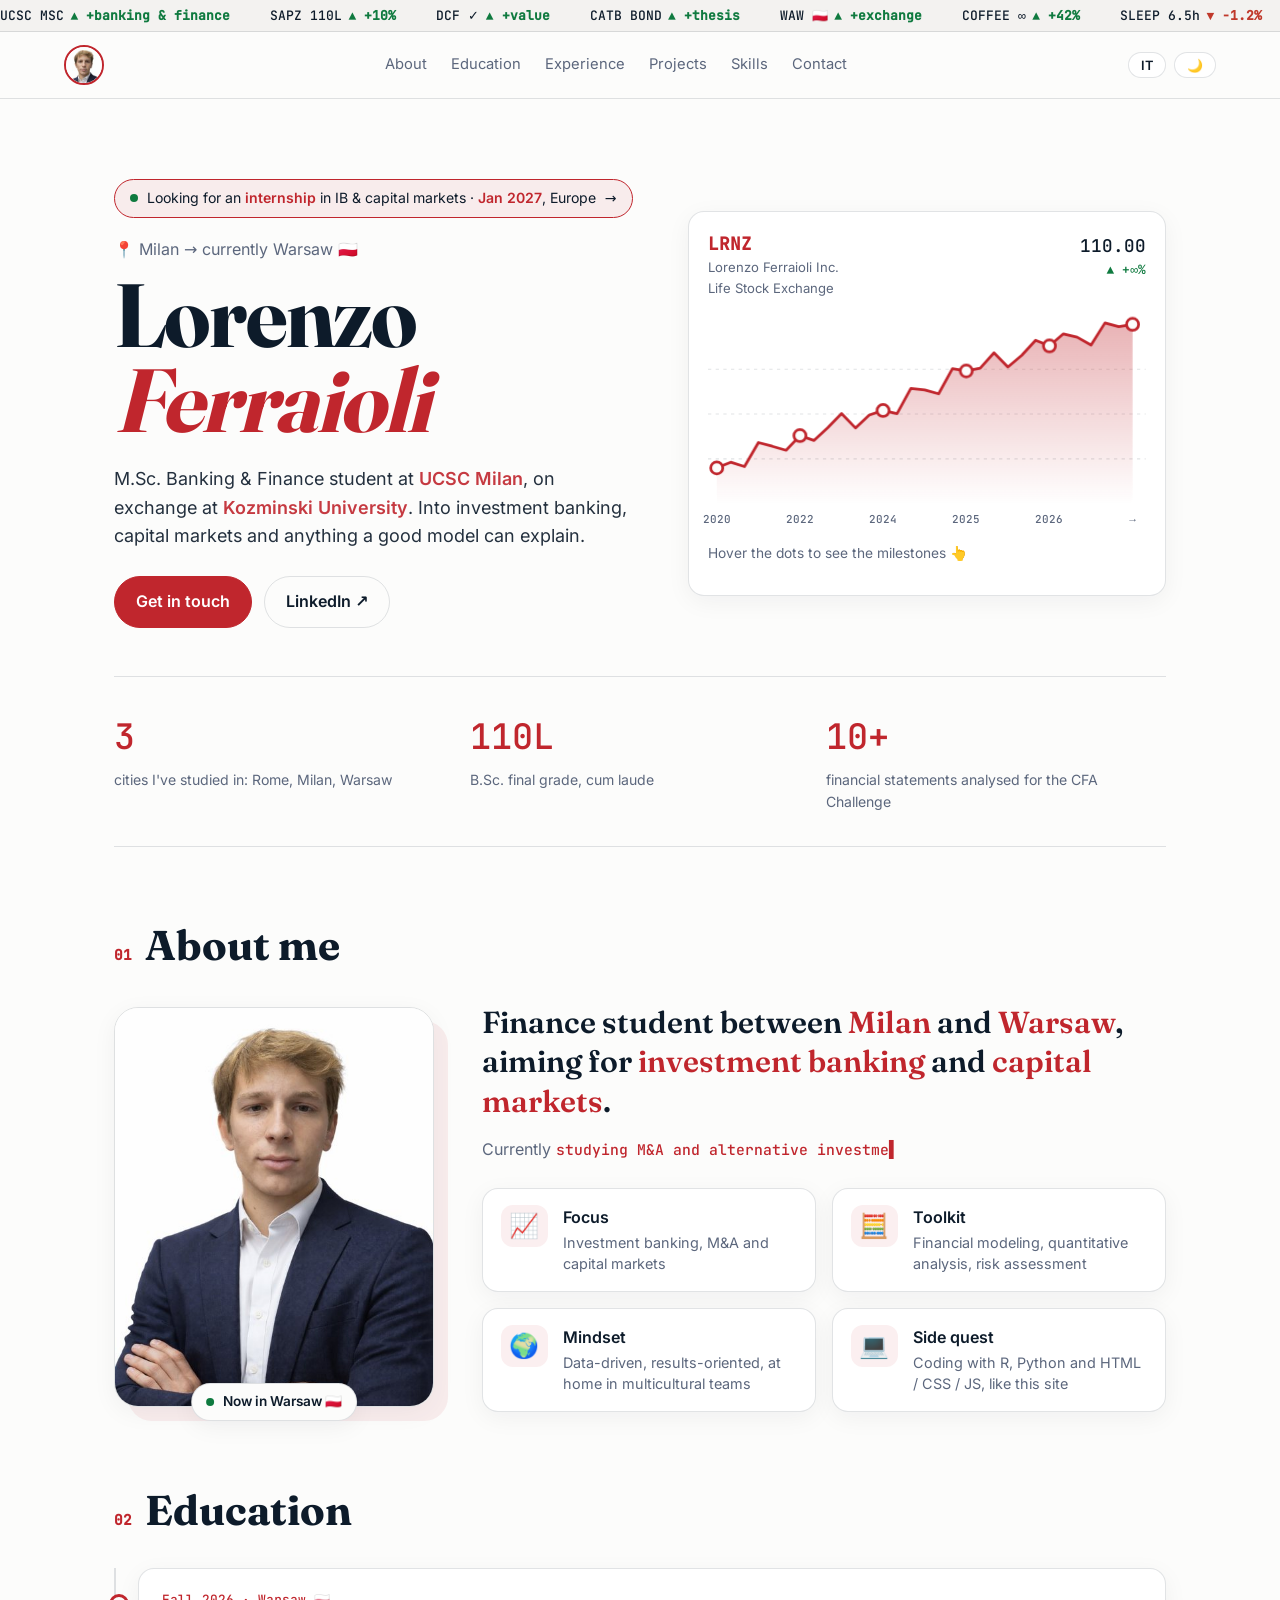
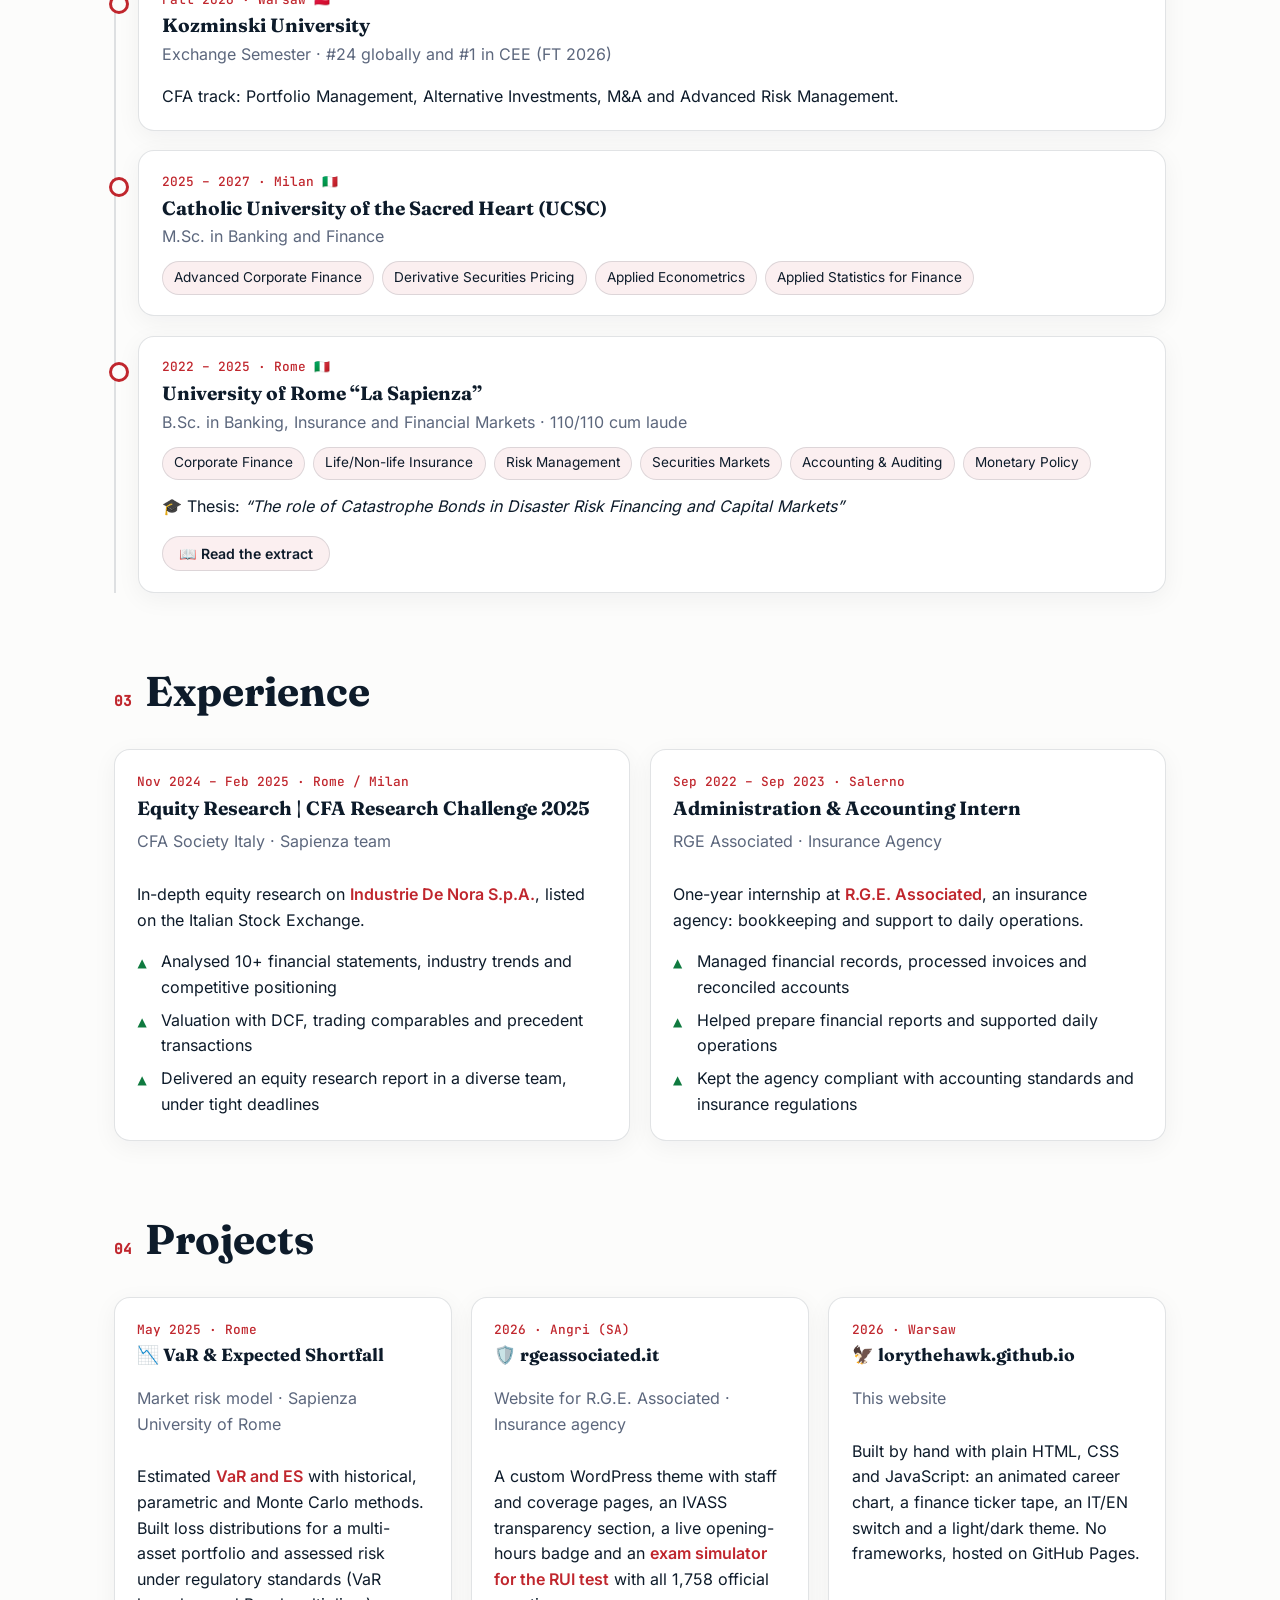
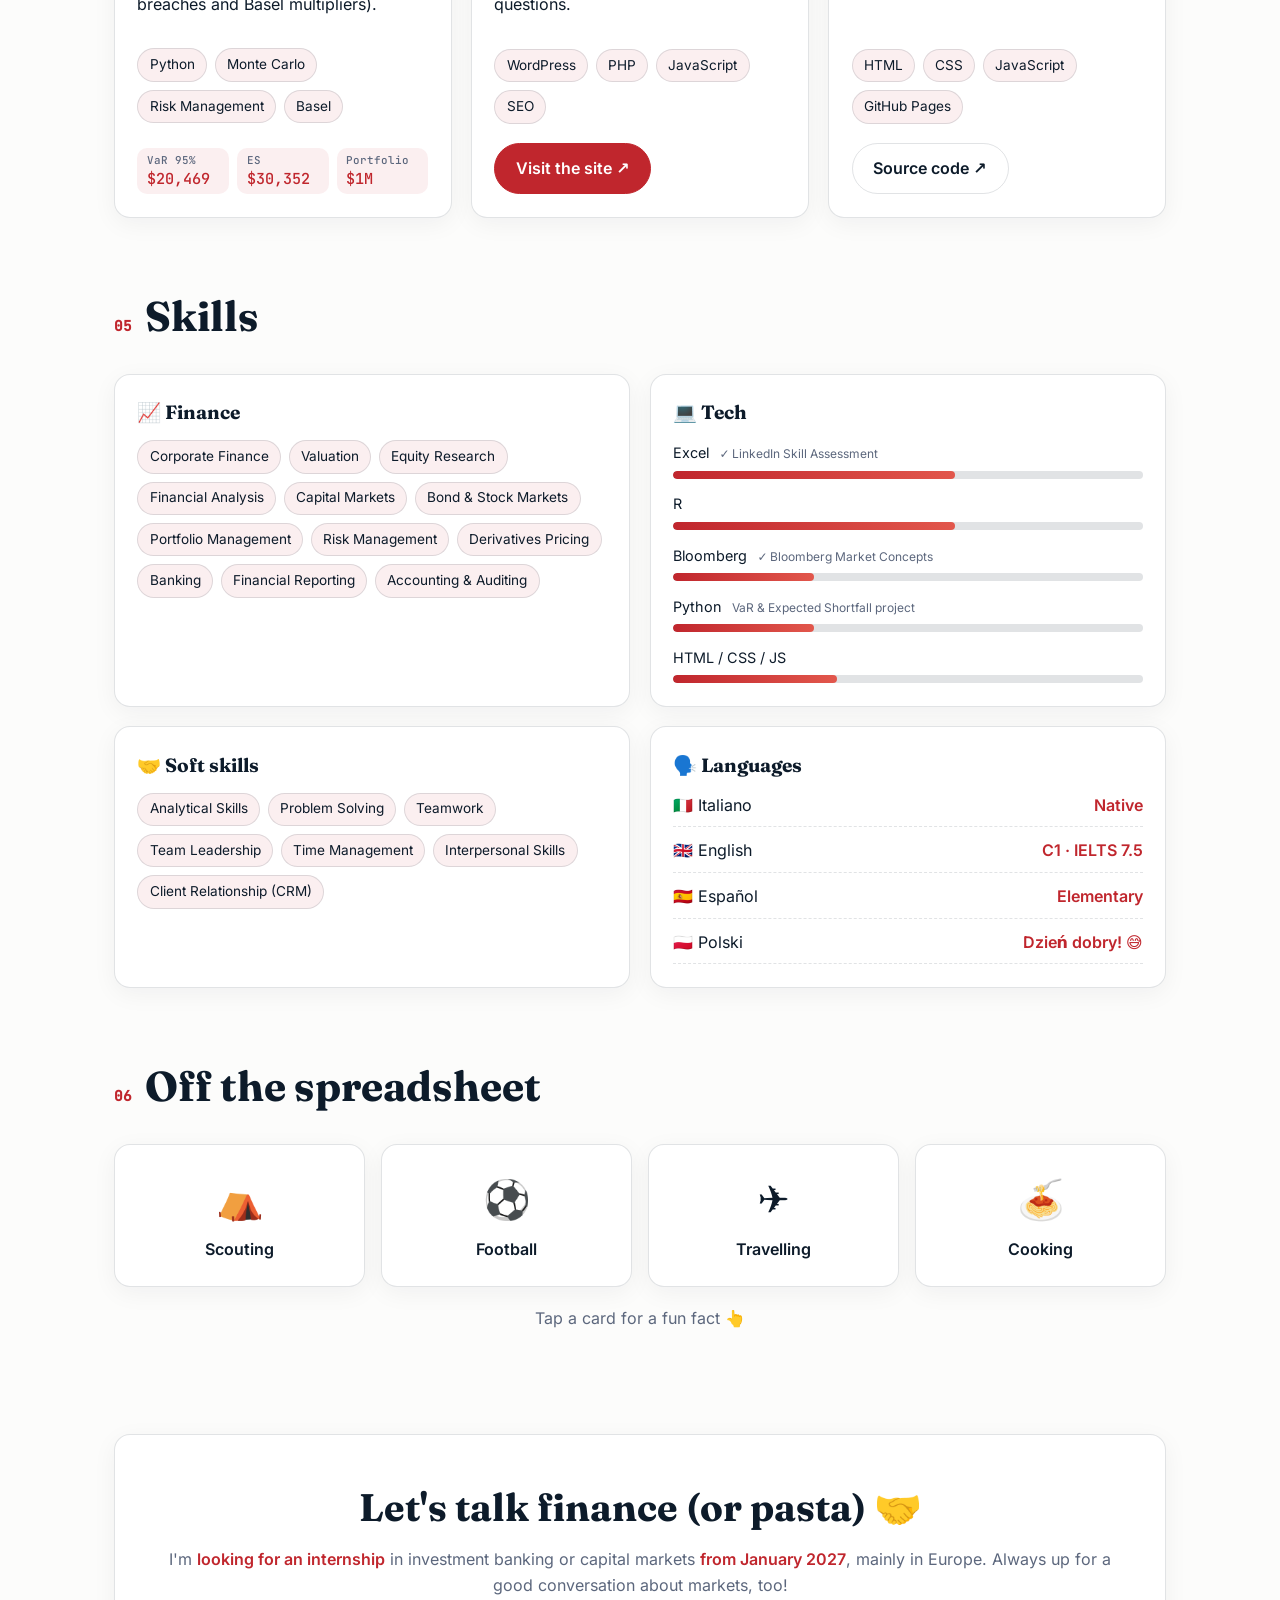
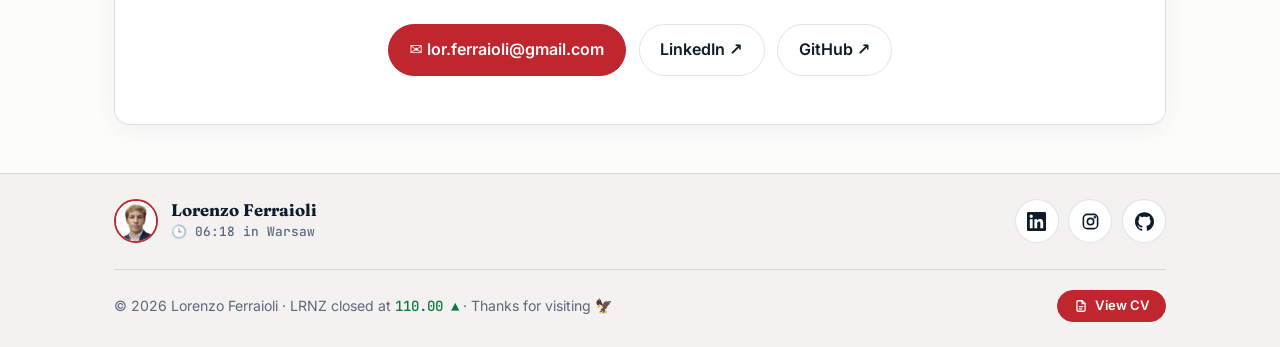
==== commit e53781d5: "Follow the device's light/dark setting automatically - CSS applies the light theme through prefers-c" ====
--- a/index.html
+++ b/index.html
@@ -29,7 +29,8 @@
     "sameAs": ["https://www.linkedin.com/in/lorenzoferraioli", "https://github.com/LoryTheHawk"]
   }
   </script>
-  <meta name="theme-color" content="#0d1b2a" />
+  <meta name="theme-color" content="#0d1b2a" media="(prefers-color-scheme: dark)" />
+  <meta name="theme-color" content="#fcfcfb" media="(prefers-color-scheme: light)" />
   <link rel="icon" type="image/png" href="favicon.png" />
   <link rel="apple-touch-icon" href="avatar.jpg" />
   <link rel="preload" href="fonts/fraunces-latin.woff2" as="font" type="font/woff2" crossorigin />
@@ -74,6 +75,25 @@
   --down: #c0392b;
   --shadow: 0 6px 24px rgba(13, 27, 42, 0.05);
   color-scheme: light;
+}
+/* Follow the device setting unless the visitor picked a theme */
+@media (prefers-color-scheme: light) {
+  :root:not([data-theme="dark"]) {
+    --bg: #fcfcfb;
+    --bg-2: #f3f2f0;
+    --card: #ffffff;
+    --line: rgba(13, 27, 42, 0.12);
+    --text: #0d1b2a;
+    --muted: #5c677d;
+    --accent: #c0262d;
+    --accent-2: #e2574c;
+    --accent-soft: rgba(192, 38, 45, 0.07);
+    --on-accent: #ffffff;
+    --up: #0f7a3f;
+    --down: #c0392b;
+    --shadow: 0 6px 24px rgba(13, 27, 42, 0.05);
+    color-scheme: light;
+  }
 }
 
 * { box-sizing: border-box; }
@@ -925,6 +945,6 @@
   </dialog>
 
   <div class="flyer" id="flyer" aria-hidden="true">🦅</div>
-  <script src="script.js?v=23" defer></script>
+  <script src="script.js?v=24" defer></script>
 </body>
 </html>
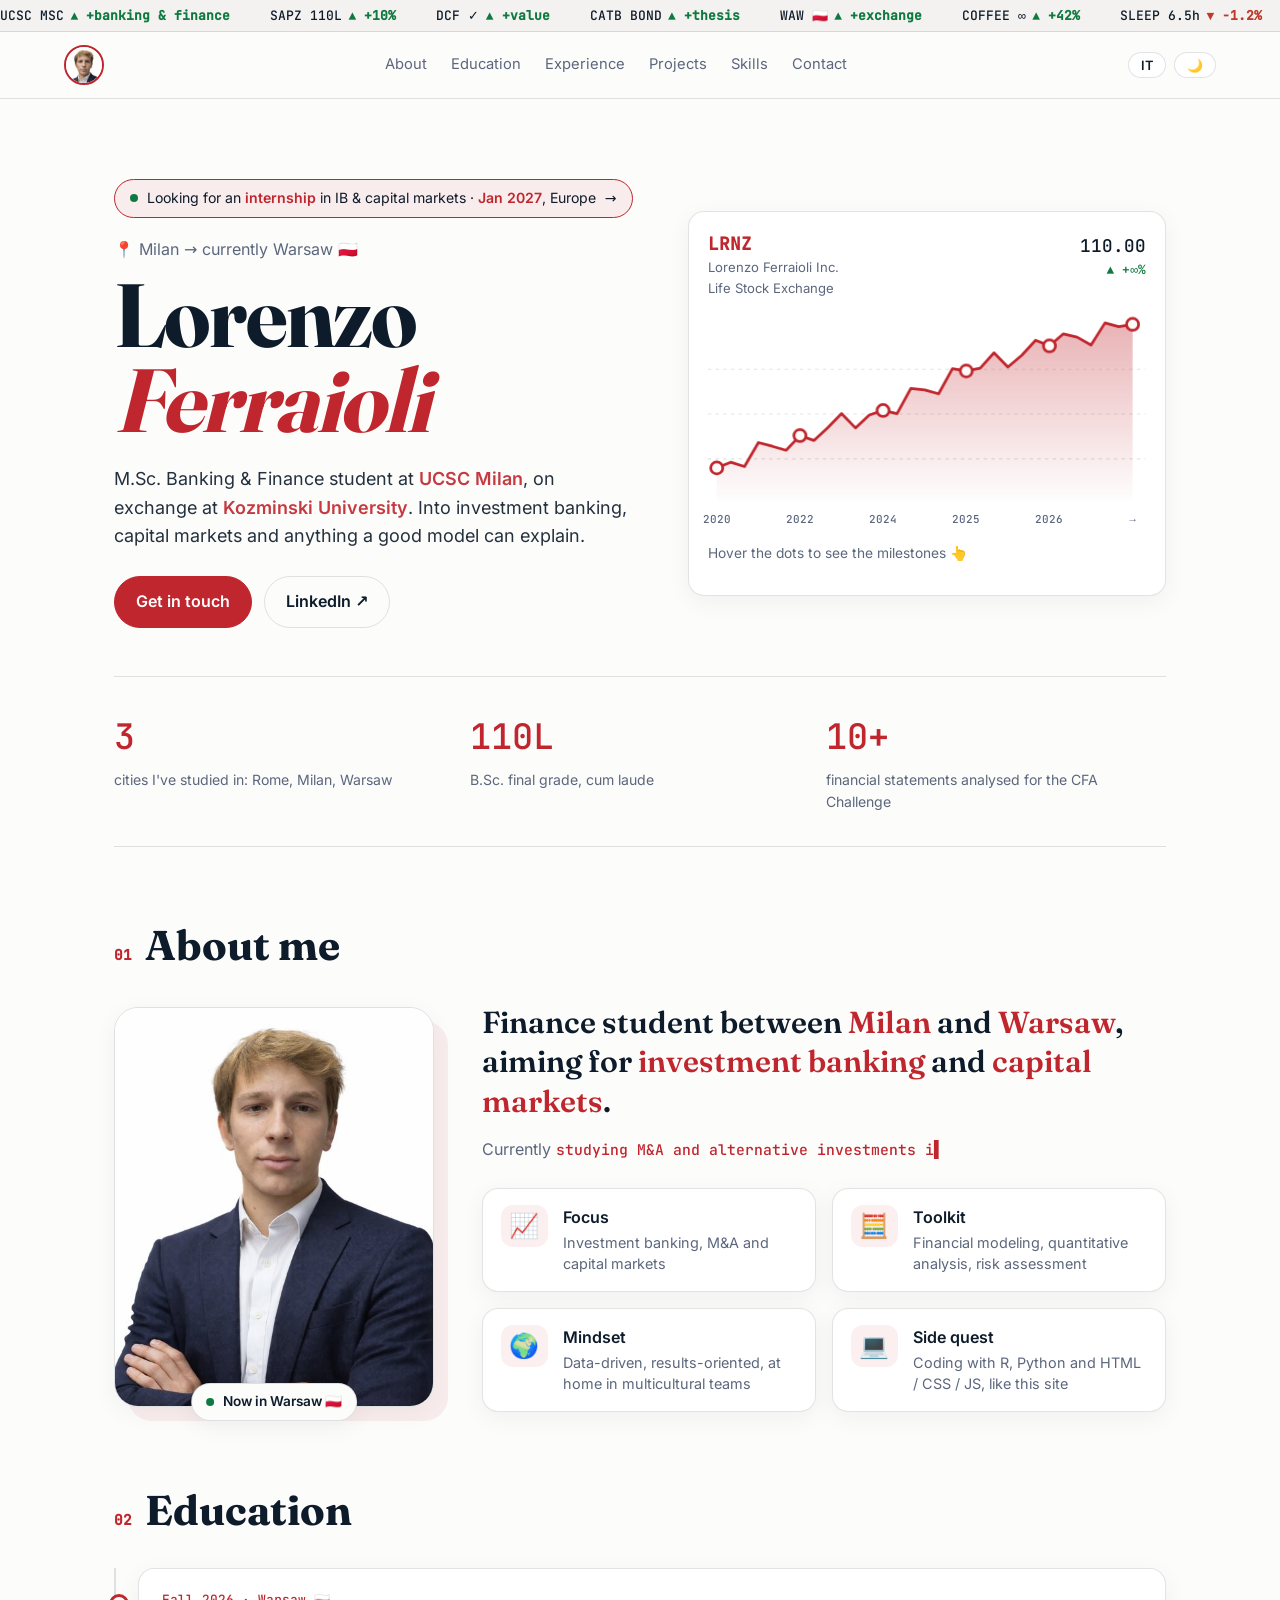
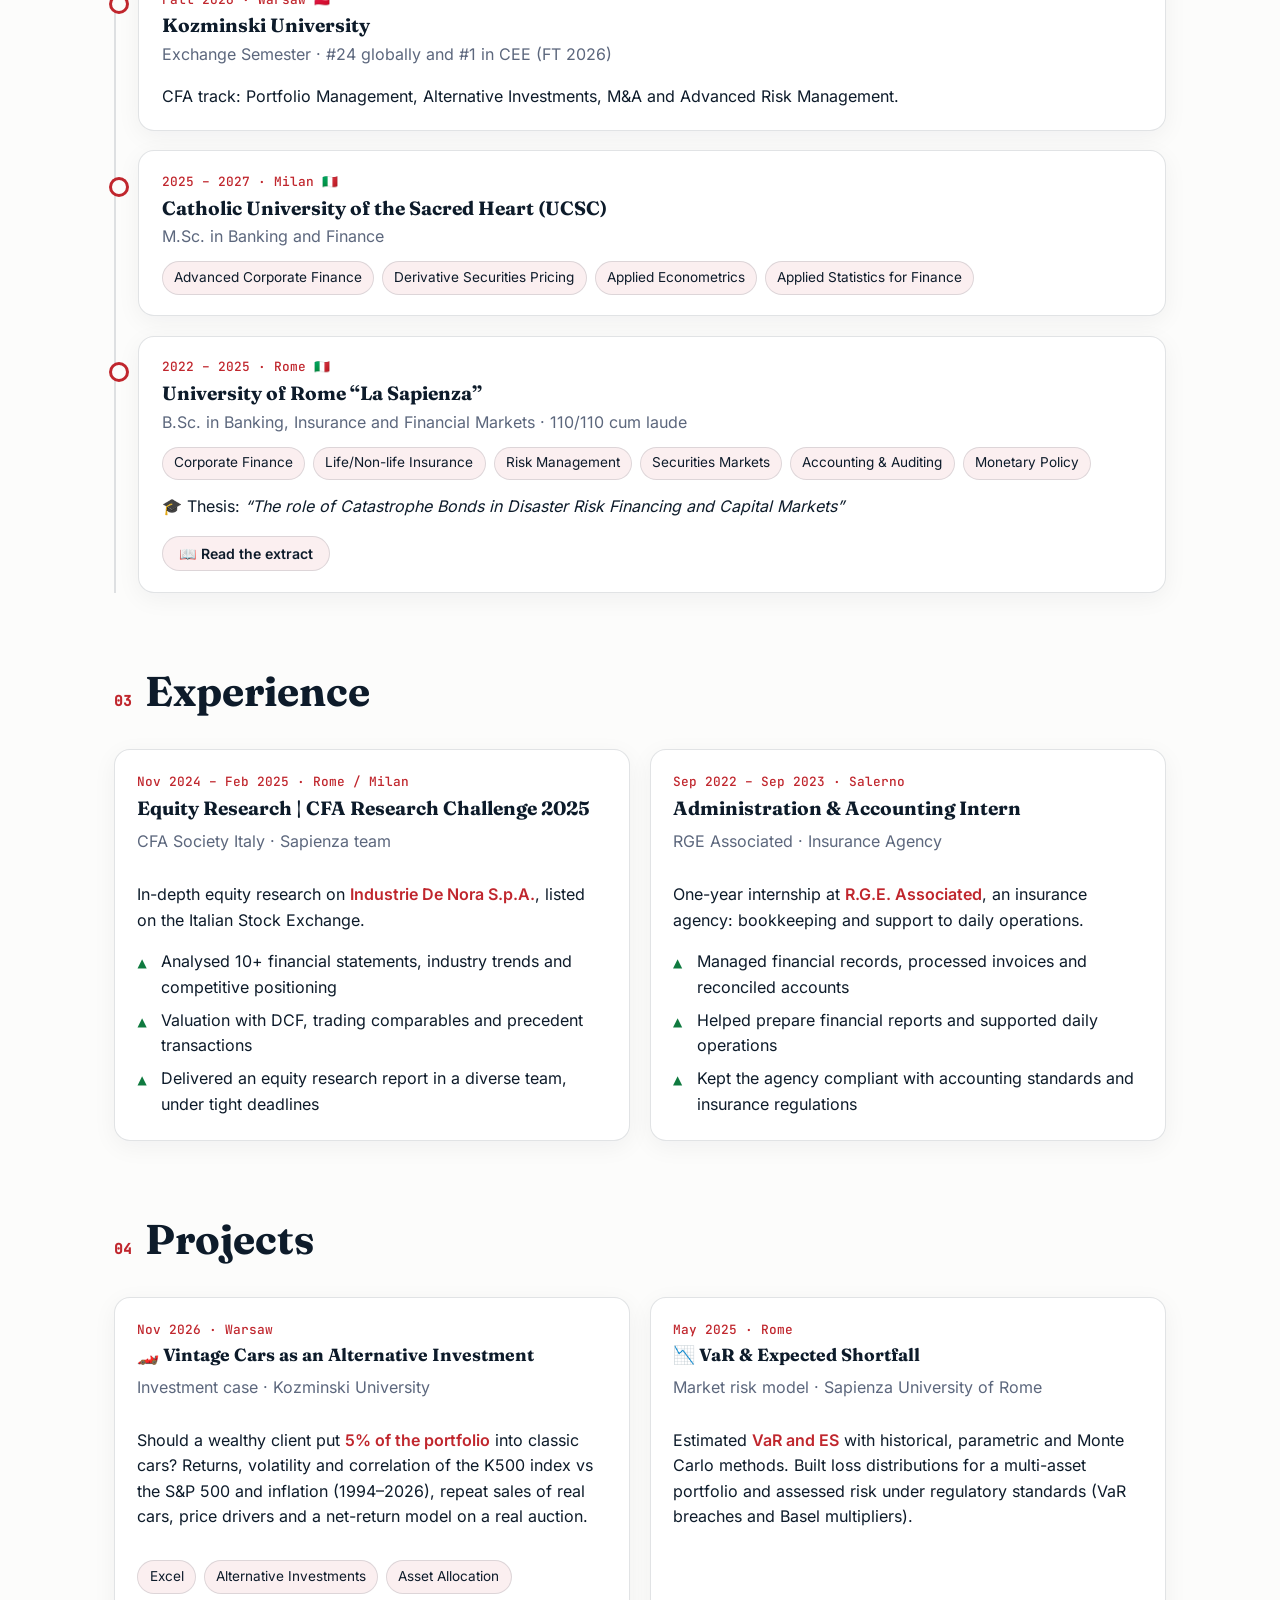
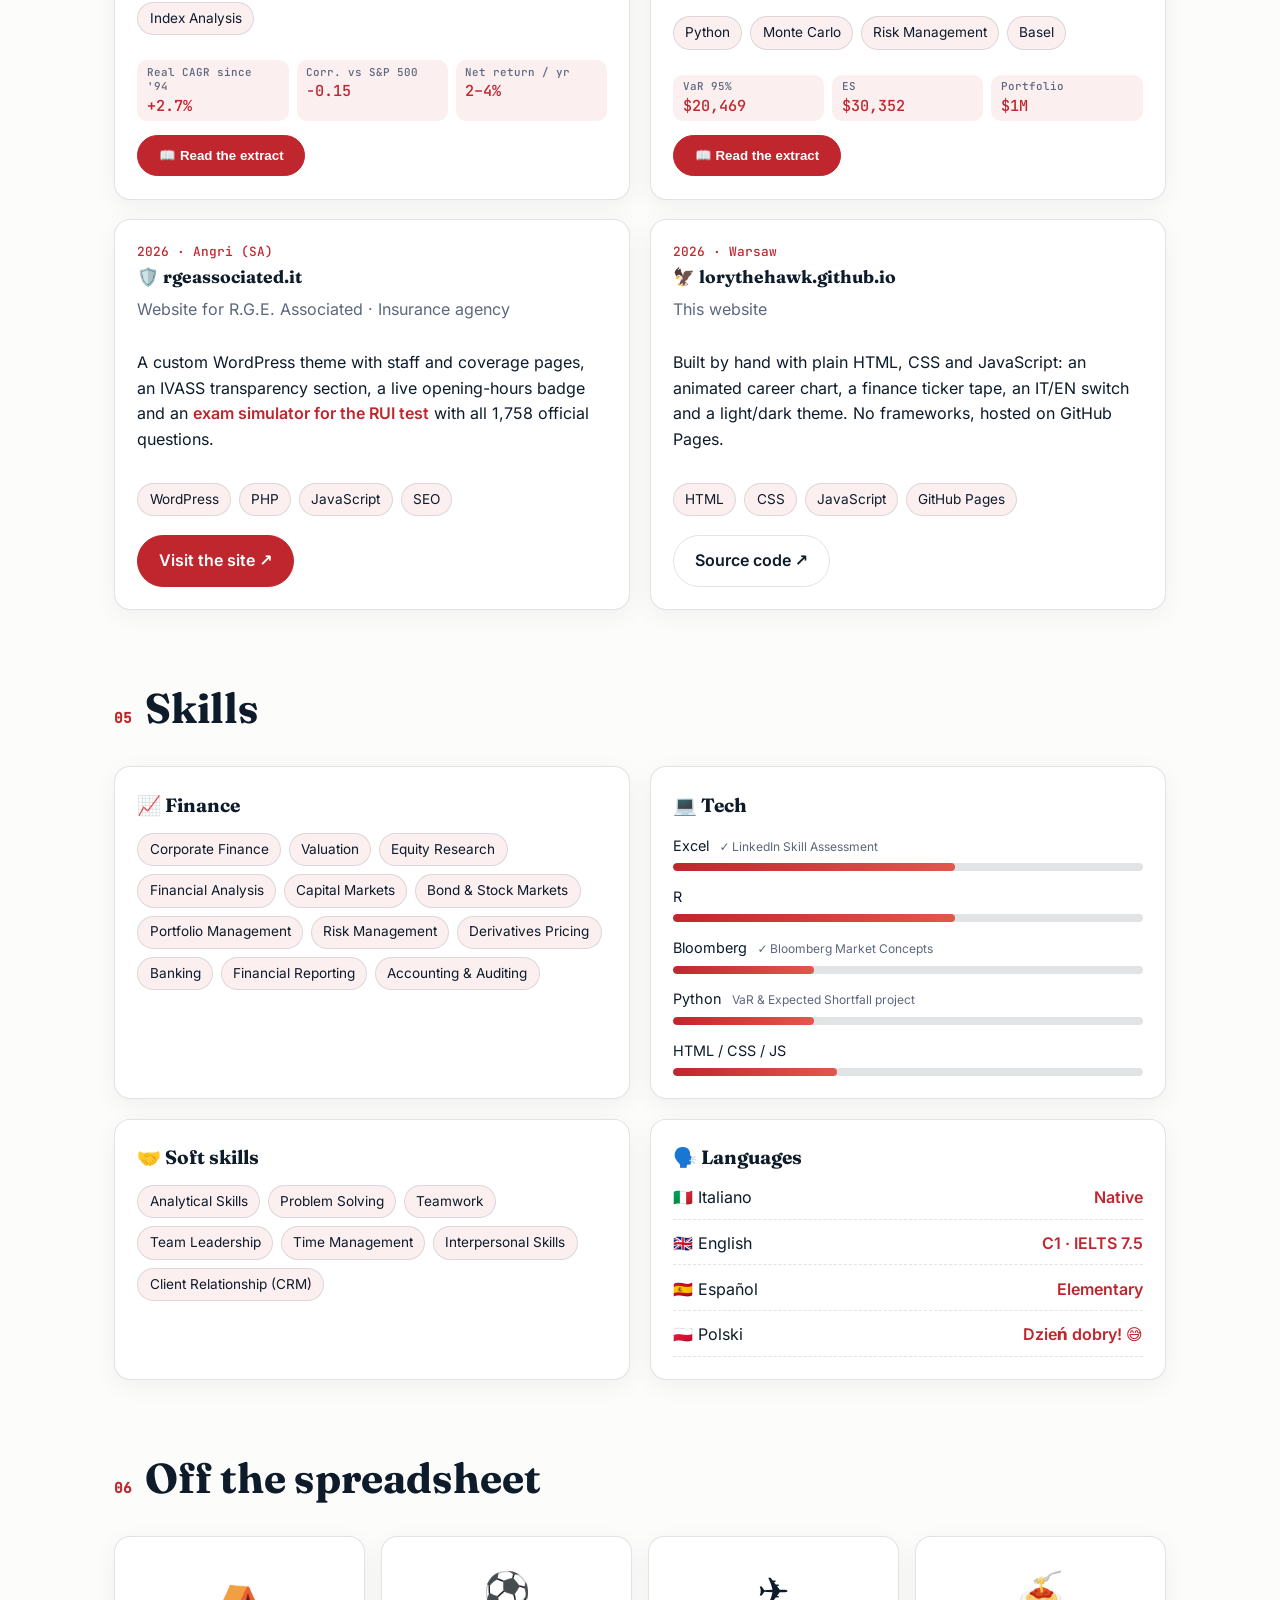
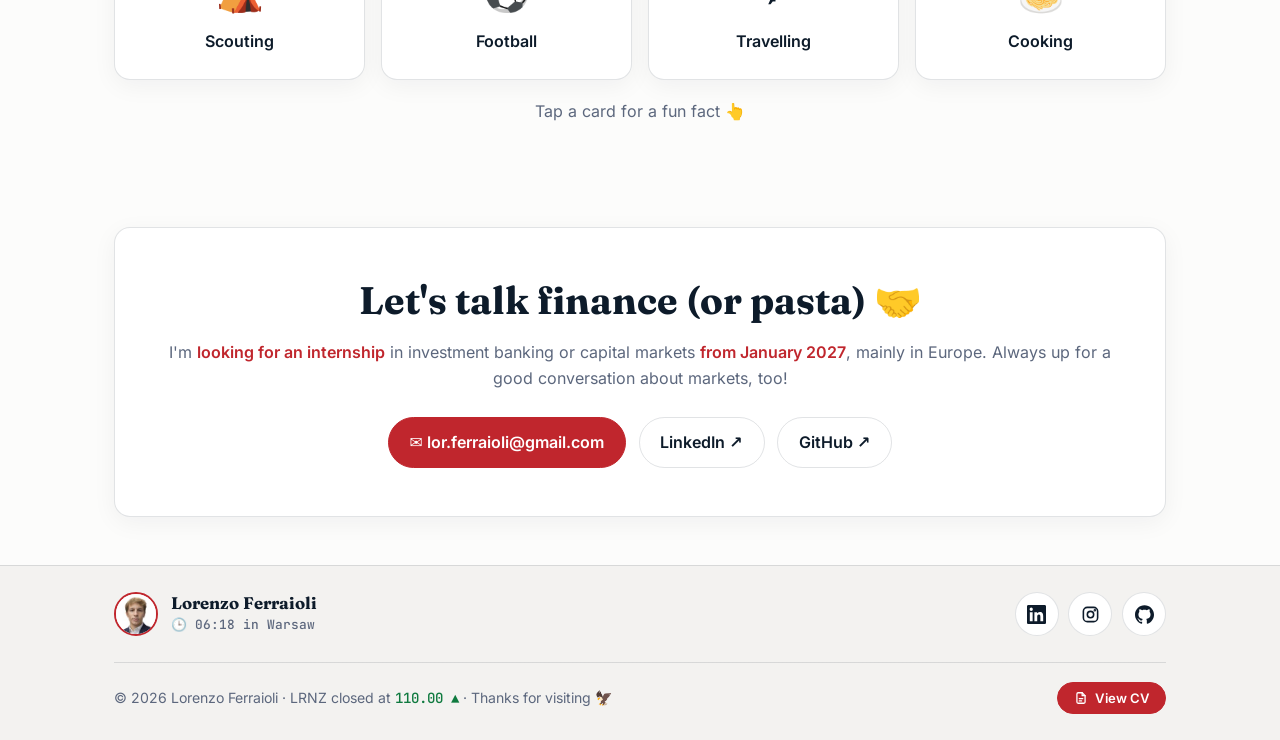
==== commit c1c20dce: "Add the Vintage Cars investment case with a readable extract - New project card: should a wealthy cl" ====
--- a/index.html
+++ b/index.html
@@ -362,6 +362,7 @@
 .kpis dt { font-size: 0.68rem; color: var(--muted); }
 .kpis dd { margin: 0.1rem 0 0; font-size: 0.95rem; color: var(--accent); }
 .projects h3 { font-size: 1.1rem; }
+.projects .kpis + .hero__cta { padding-top: 0.9rem; }
 .checks { padding: 0; margin: 0; list-style: none; display: grid; gap: 0.45rem; }
 .checks li { padding-left: 1.5rem; position: relative; }
 .checks li::before { content: "▲"; color: var(--up); position: absolute; left: 0; font-size: 0.75rem; top: 0.25rem; }
@@ -411,6 +412,7 @@
 .footer__top, .footer__bottom { max-width: 1180px; margin: 0 auto; padding: 1.6rem clamp(16px, 5vw, 64px); display: flex; align-items: center; justify-content: space-between; gap: 1.2rem; flex-wrap: wrap; }
 .footer__bottom { padding-top: 1.3rem; padding-bottom: 1.6rem; background: linear-gradient(var(--line), var(--line)) center top / calc(100% - 2 * clamp(16px, 5vw, 64px)) 1px no-repeat; }
 .footer__bottom p { margin: 0; }
+.footer__line > span + span::before { content: " · "; }
 .btn--cv { display: inline-flex; align-items: center; gap: 0.45rem; padding: 0.5rem 0.95rem; font-size: 0.82rem; line-height: 1; }
 .btn--cv svg { width: 14px; height: 14px; flex-shrink: 0; fill: none; stroke: currentColor; stroke-width: 2.2; stroke-linecap: round; stroke-linejoin: round; }
 .footer__bottom b { color: var(--up); font-weight: 500; white-space: nowrap; }
@@ -448,6 +450,11 @@
   .footer__top, .footer__bottom { flex-direction: column; text-align: center; }
   .footer__id { flex-direction: column; gap: 0.5rem; }
   .footer__bottom { padding-bottom: 5.5rem; } /* room for the floating button */
+  /* one idea per line on phones: market close, thanks, copyright */
+  .footer__line { display: flex; flex-direction: column; align-items: center; gap: 0.2rem; }
+  .footer__line > span + span::before { content: none; }
+  .footer__close { order: -2; color: var(--text); }
+  .footer__copy { order: 1; margin-top: 0.4rem; font-size: 0.78rem; }
 }
 
 /* ---------- Thesis extract ---------- */
@@ -506,6 +513,16 @@
 .thesis__cases { display: grid; grid-template-columns: repeat(2, 1fr); gap: 1rem; }
 .thesis__cases .card { padding: 1.1rem 1.2rem; box-shadow: none; }
 .thesis__cases ul { margin: 0; padding-left: 1.1rem; font-size: 0.9rem; display: grid; gap: 0.35rem; }
+.xt-wrap { overflow-x: auto; margin: 0.4rem 0 0.2rem; }
+.xt { width: 100%; border-collapse: collapse; font-size: 0.86rem; }
+.xt th, .xt td { padding: 0.5rem 0.6rem; border-bottom: 1px solid var(--line); text-align: left; vertical-align: top; }
+.xt thead th { color: var(--muted); font-weight: 600; font-size: 0.78rem; white-space: nowrap; }
+.xt .num { text-align: right; font-family: "JetBrains Mono", monospace; white-space: nowrap; }
+.xt td.mono { white-space: nowrap; }
+.xt .pos { color: var(--up); }
+.xt .neg { color: var(--accent); }
+.xt-note { color: var(--muted); font-size: 0.88rem; }
+.xt-list { padding-left: 1.1rem; display: grid; gap: 0.4rem; }
 .thesis__toc { color: var(--muted); font-size: 0.88rem; border-top: 1px solid var(--line); padding-top: 1rem; margin-top: 1.5rem; }
 @media (max-width: 640px) {
   .thesis__kpis, .thesis__cases { grid-template-columns: 1fr; }
@@ -702,7 +719,7 @@
           </ul>
           <div class="thesis-cta">
             <p class="tl__thesis" data-i18n="edu.s.thesis">🎓 Thesis: <em>“The role of Catastrophe Bonds in Disaster Risk Financing and Capital Markets”</em></p>
-            <button class="btn btn--small" type="button" data-open-thesis data-i18n="edu.s.read">📖 Read the extract</button>
+            <button class="btn btn--small" type="button" data-open-dialog="thesis" data-i18n="edu.s.read">📖 Read the extract</button>
           </div>
         </li>
       </ol>
@@ -740,7 +757,20 @@
     <!-- Projects -->
     <section id="projects" class="section">
       <h2 class="section__title"><span class="mono">04</span> <span data-i18n="proj.title">Projects</span></h2>
-      <div class="grid3 projects">
+      <div class="grid2 projects">
+        <article class="card exp">
+          <div class="tl__meta mono">Nov 2026 · Warsaw</div>
+          <h3>🏎️ Vintage Cars as an Alternative Investment</h3>
+          <p class="tl__role" data-i18n="proj.cars.role">Investment case · Kozminski University</p>
+          <p data-i18n="proj.cars.desc">Should a wealthy client put <strong>5% of the portfolio</strong> into classic cars? Returns, volatility and correlation of the K500 index vs the S&amp;P 500 and inflation (1994–2026), repeat sales of real cars, price drivers and a net-return model on a real auction.</p>
+          <ul class="tags tags--plain"><li>Excel</li><li>Alternative Investments</li><li>Asset Allocation</li><li>Index Analysis</li></ul>
+          <dl class="kpis mono">
+            <div><dt data-i18n="proj.cars.k1">Real CAGR since '94</dt><dd>+2.7%</dd></div>
+            <div><dt data-i18n="proj.cars.k2">Corr. vs S&amp;P 500</dt><dd>−0.15</dd></div>
+            <div><dt data-i18n="proj.cars.k3">Net return / yr</dt><dd>2–4%</dd></div>
+          </dl>
+          <div class="hero__cta"><button class="btn btn--accent" type="button" data-open-dialog="cars" data-i18n="proj.read">📖 Read the extract</button></div>
+        </article>
         <article class="card exp">
           <div class="tl__meta mono">May 2025 · Rome</div>
           <h3>📉 VaR &amp; Expected Shortfall</h3>
@@ -752,6 +782,7 @@
             <div><dt>ES</dt><dd>$30,352</dd></div>
             <div><dt data-i18n="proj.var.k3">Portfolio</dt><dd>$1M</dd></div>
           </dl>
+          <div class="hero__cta"><button class="btn btn--accent" type="button" data-open-dialog="var" data-i18n="proj.read">📖 Read the extract</button></div>
         </article>
         <article class="card exp">
           <div class="tl__meta mono">2026 · Angri (SA)</div>
@@ -854,7 +885,11 @@
       </nav>
     </div>
     <div class="footer__bottom">
-      <p>© <span id="year"></span> Lorenzo Ferraioli · <span data-i18n="footer.close">LRNZ closed at <b class="mono">110.00 ▲</b> · Thanks for visiting 🦅</span></p>
+      <p class="footer__line">
+        <span class="footer__copy">© <span id="year"></span> Lorenzo Ferraioli</span>
+        <span class="footer__close" data-i18n="footer.close">LRNZ closed at <b class="mono">110.00 ▲</b></span>
+        <span data-i18n="footer.thanks">Thanks for visiting 🦅</span>
+      </p>
       <a class="btn btn--accent btn--cv" href="Lorenzo_Ferraioli_CV.pdf" target="_blank" rel="noopener"><svg viewBox="0 0 24 24" aria-hidden="true"><path d="M14 3H7a2 2 0 0 0-2 2v14a2 2 0 0 0 2 2h10a2 2 0 0 0 2-2V8z"/><path d="M14 3v5h5M9 13h6M9 17h4"/></svg><span data-i18n="footer.cv">View CV</span></a>
     </div>
   </footer>
@@ -944,7 +979,171 @@
     <button class="btn btn--accent thesis__back" type="button" data-close><span class="only-en">← Back to the site</span><span class="only-it">← Torna al sito</span></button>
   </dialog>
 
+  <!-- Vintage cars extract -->
+  <dialog class="thesis" id="cars" aria-labelledby="cars-title">
+    <header class="thesis__bar">
+      <span class="mono"><span class="only-en">📖 Project extract</span><span class="only-it">📖 Estratto del progetto</span></span>
+      <button class="thesis__close" type="button" data-close aria-label="Close">✕</button>
+    </header>
+
+    <div class="only-en">
+      <p class="tl__meta mono">Investment case · Alternative Investments · Kozminski University · November 2026</p>
+      <h2 id="cars-title">Vintage cars: should a wealthy client put 5% of the portfolio into classic cars?</h2>
+      <p class="thesis__sub">Team project (3 students). Data and model built in Excel from the K500 index, the S&amp;P 500 and US CPI, plus verified auction records.</p>
+
+      <h3>Executive summary</h3>
+      <p>Classic cars have <strong>beaten inflation but not equities</strong> since 1994, with a fraction of the volatility and a slightly negative correlation with stocks. Once transaction, insurance and storage costs are included, a <strong>gross 6–8% a year becomes a net 2–4%</strong>. Our recommendation: <strong>yes, but</strong> only as a long-term diversifier (10+ years), bought with expertise, ideally original and well-documented cars.</p>
+
+      <h3>Key numbers</h3>
+    </div>
+    <div class="only-it">
+      <p class="tl__meta mono">Caso d'investimento · Alternative Investments · Kozminski University · novembre 2026</p>
+      <h2>Auto d'epoca: un cliente facoltoso dovrebbe investire il 5% del portafoglio in auto classiche?</h2>
+      <p class="thesis__sub">Progetto di gruppo (3 studenti). Dati e modello costruiti in Excel a partire dall'indice K500, dall'S&amp;P 500 e dall'inflazione USA (CPI), con record d'asta verificati.</p>
+
+      <h3>Sintesi</h3>
+      <p>Dal 1994 le auto d'epoca hanno <strong>battuto l'inflazione ma non le azioni</strong>, con una frazione della volatilità e una correlazione leggermente negativa con il mercato azionario. Considerando commissioni d'asta, assicurazione e rimessaggio, un rendimento <strong>lordo del 6–8% annuo diventa un netto del 2–4%</strong>. La nostra raccomandazione: <strong>sì, ma</strong> solo come strumento di diversificazione di lungo periodo (10+ anni), con competenze adeguate e preferendo auto originali e ben documentate.</p>
+
+      <h3>I numeri chiave</h3>
+    </div>
+
+    <dl class="thesis__kpis">
+      <div><dd class="mono">+2.7%</dd><dt><span class="only-en">real annual return of the K500 since 1994 (S&amp;P 500: +6.3%)</span><span class="only-it">rendimento reale annuo del K500 dal 1994 (S&amp;P 500: +6,3%)</span></dt></div>
+      <div><dd class="mono">6.6%</dd><dt><span class="only-en">annual volatility vs 16.0% for the S&amp;P 500</span><span class="only-it">volatilità annua contro il 16,0% dell'S&amp;P 500</span></dt></div>
+      <div><dd class="mono">−0.15</dd><dt><span class="only-en">correlation with the S&amp;P 500; worst year −2.0% vs −27.5%</span><span class="only-it">correlazione con l'S&amp;P 500; anno peggiore −2,0% contro −27,5%</span></dt></div>
+      <div><dd class="mono">2–4%</dd><dt><span class="only-en">net annual return on a real car after 31–36% of total costs</span><span class="only-it">rendimento netto annuo su un'auto reale, dopo costi totali del 31–36%</span></dt></div>
+    </dl>
+
+    <div class="only-en">
+      <h3>1. Returns: the market vs stocks and inflation</h3>
+      <p>We used the <strong>K500 index</strong> (about 500 collectible models and ~30,000 auction results since 1994, rebased to 100) as the market benchmark, against the S&amp;P 500 and US CPI.</p>
+      <div class="xt-wrap"><table class="xt">
+        <thead><tr><th rowspan="2">Period</th><th class="num" colspan="3">Nominal CAGR</th><th class="num" colspan="2">Real CAGR</th></tr>
+        <tr><th class="num">K500</th><th class="num">S&amp;P 500</th><th class="num">US CPI</th><th class="num">K500</th><th class="num">S&amp;P 500</th></tr></thead>
+        <tbody><tr><td>Last 5 years</td><td class="num">2.7%</td><td class="num">12.2%</td><td class="num">4.2%</td><td class="num neg">−1.4%</td><td class="num pos">+7.7%</td></tr><tr><td>Last 10 years</td><td class="num">2.1%</td><td class="num">13.4%</td><td class="num">3.4%</td><td class="num neg">−1.3%</td><td class="num pos">+9.7%</td></tr><tr><td>Since 1994</td><td class="num">5.4%</td><td class="num">9.0%</td><td class="num">2.6%</td><td class="num pos">+2.7%</td><td class="num pos">+6.3%</td></tr></tbody></table></div>
+      <p class="xt-note">Cars protected purchasing power over three decades, but real returns turned negative over the last 5 and 10 years. Yearly returns also show a strong autocorrelation (0.55): good years tend to follow good years.</p>
+
+      <h3>2. Single cars vs their segment (repeat sales)</h3>
+      <p>Five cars bought and resold at auction, matched by chassis number, compared with their K500 segment over the same months.</p>
+      <div class="xt-wrap"><table class="xt">
+        <thead><tr><th>Car</th><th>Held</th><th class="num">Car CAGR</th><th class="num">Its K500 segment</th><th class="num">vs segment (pts)</th></tr></thead>
+        <tbody><tr><td>Porsche 911 Carrera RS 2.7 (1973)</td><td class="mono">2009 → 2015</td><td class="num">+16.9%</td><td class="num">+15.7%</td><td class="num pos">+1.2</td></tr><tr><td>Ferrari Dino 246 GTS (1973)</td><td class="mono">2002 → 2012</td><td class="num">+14.9%</td><td class="num">+9.3%</td><td class="num pos">+5.6</td></tr><tr><td>Shelby GT500 (1967)</td><td class="mono">2009 → 2026</td><td class="num">+3.1%</td><td class="num">+2.6%</td><td class="num pos">+0.5</td></tr><tr><td>Ferrari 456 GT (1995)</td><td class="mono">2017 → 2024</td><td class="num">−1.9%</td><td class="num">+3.6%</td><td class="num neg">−5.5</td></tr><tr><td>Alfa Romeo 1750 Spider (1969)</td><td class="mono">2022 → 2026</td><td class="num">−2.8%</td><td class="num">+1.8%</td><td class="num neg">−4.6</td></tr></tbody></table></div>
+      <p class="xt-note">Selection matters more than the market: the best cars beat their segment by up to 5.6 points a year, the weakest lagged by more than 5.</p>
+
+      <h3>3. What drives the price</h3>
+      <ul class="xt-list">
+        <li><b>Originality:</b> an unrestored 1956 Mercedes 300 SL sold for <b>+35%</b> more than a concours-restored one at the same auction.</li>
+        <li><b>Provenance:</b> a Le Mans-winning Ferrari 250 LM fetched <b>+107%</b> more than a sister car.</li>
+        <li><b>Rarity:</b> Porsche Carrera RS 2.7 Lightweight (200 built) <b>+89%</b> vs the Touring version.</li>
+        <li><b>Mileage and certification:</b> +22% for a low-mileage Ferrari Enzo, +23% for a certified Jaguar E-Type.</li>
+      </ul>
+
+      <h3>4. Gross vs net: one car, held five years</h3>
+      <p>On a real case (a Porsche 911 Speedster bought at Ardor Auctions, Warsaw, for PLN 1.2M) buyer's premium (15%), seller's commission (~10%), insurance and storage add up to <strong>31–36% of the hammer price</strong> over five years: a gross 6–8% a year shrinks to a <strong>net 2–4%</strong>.</p>
+
+      <h3>Recommendation</h3>
+      <p><strong>Yes, but only if</strong> the holding period is long (10+ years), the goal is diversification rather than high returns, and the client has expertise or an advisor (chassis and history checks against fraud). For smaller tickets, direct ownership of affordable classics; for top models, fractional ownership. We advise against classic car funds: high fees (2 + 20) and some failures, such as The Classic Car Fund in 2023.</p>
+
+      <h3>Also in the course: a counter-presentation on diamonds</h3>
+      <p>We challenged another team's case for investment diamonds: comparable 1-carat stones sold at auction <strong>37% below</strong> the average asking price, the Italian bank-diamond case led to <strong>€15.35M</strong> in Antitrust fines and over <strong>€700M</strong> seized, and the average 1 ct natural diamond fell <strong>30%</strong> from 2021 to 2025, before 1–2% a year of insurance costs.</p>
+
+      <p class="thesis__toc"><b>Data and method:</b> K500 index and segments (1994–2026), S&amp;P 500 (Yahoo Finance), US CPI (FRED); auction records from Bonhams, RM Sotheby's, Gooding &amp; Company, Barrett-Jackson, Mecum and Bring a Trailer. AI helped with layout and research; every auction record was checked by hand and every figure recalculated in Excel from the raw data.</p>
+    </div>
+    <div class="only-it">
+      <h3>1. Rendimenti: il mercato contro azioni e inflazione</h3>
+      <p>Come benchmark di mercato abbiamo usato l'<strong>indice K500</strong> (circa 500 modelli da collezione e ~30.000 risultati d'asta dal 1994, base 100), confrontato con l'S&amp;P 500 e l'inflazione USA.</p>
+      <div class="xt-wrap"><table class="xt">
+        <thead><tr><th rowspan="2">Periodo</th><th class="num" colspan="3">CAGR nominale</th><th class="num" colspan="2">CAGR reale</th></tr>
+        <tr><th class="num">K500</th><th class="num">S&amp;P 500</th><th class="num">Inflazione USA</th><th class="num">K500</th><th class="num">S&amp;P 500</th></tr></thead>
+        <tbody><tr><td>Ultimi 5 anni</td><td class="num">2,7%</td><td class="num">12,2%</td><td class="num">4,2%</td><td class="num neg">−1,4%</td><td class="num pos">+7,7%</td></tr><tr><td>Ultimi 10 anni</td><td class="num">2,1%</td><td class="num">13,4%</td><td class="num">3,4%</td><td class="num neg">−1,3%</td><td class="num pos">+9,7%</td></tr><tr><td>Dal 1994</td><td class="num">5,4%</td><td class="num">9,0%</td><td class="num">2,6%</td><td class="num pos">+2,7%</td><td class="num pos">+6,3%</td></tr></tbody></table></div>
+      <p class="xt-note">In trent'anni le auto hanno protetto il potere d'acquisto, ma negli ultimi 5 e 10 anni i rendimenti reali sono stati negativi. I rendimenti annui mostrano anche una forte autocorrelazione (0,55): a un anno buono tende a seguirne un altro.</p>
+
+      <h3>2. Singole auto contro il loro segmento (vendite ripetute)</h3>
+      <p>Cinque auto comprate e rivendute all'asta, identificate tramite numero di telaio e confrontate con il proprio segmento K500 negli stessi mesi.</p>
+      <div class="xt-wrap"><table class="xt">
+        <thead><tr><th>Auto</th><th>Detenuta</th><th class="num">CAGR auto</th><th class="num">Segmento K500</th><th class="num">vs segmento (punti)</th></tr></thead>
+        <tbody><tr><td>Porsche 911 Carrera RS 2.7 (1973)</td><td class="mono">2009 → 2015</td><td class="num">+16,9%</td><td class="num">+15,7%</td><td class="num pos">+1,2</td></tr><tr><td>Ferrari Dino 246 GTS (1973)</td><td class="mono">2002 → 2012</td><td class="num">+14,9%</td><td class="num">+9,3%</td><td class="num pos">+5,6</td></tr><tr><td>Shelby GT500 (1967)</td><td class="mono">2009 → 2026</td><td class="num">+3,1%</td><td class="num">+2,6%</td><td class="num pos">+0,5</td></tr><tr><td>Ferrari 456 GT (1995)</td><td class="mono">2017 → 2024</td><td class="num">−1,9%</td><td class="num">+3,6%</td><td class="num neg">−5,5</td></tr><tr><td>Alfa Romeo 1750 Spider (1969)</td><td class="mono">2022 → 2026</td><td class="num">−2,8%</td><td class="num">+1,8%</td><td class="num neg">−4,6</td></tr></tbody></table></div>
+      <p class="xt-note">La selezione conta più del mercato: le auto migliori hanno battuto il segmento fino a 5,6 punti l'anno, le peggiori sono rimaste indietro di oltre 5.</p>
+
+      <h3>3. Cosa determina il prezzo</h3>
+      <ul class="xt-list">
+        <li><b>Originalità:</b> una Mercedes 300 SL del 1956 non restaurata è stata venduta al <b>+35%</b> rispetto a una restaurata da concorso, nella stessa asta.</li>
+        <li><b>Storia:</b> una Ferrari 250 LM vincitrice a Le Mans ha ottenuto il <b>+107%</b> rispetto a un esemplare gemello.</li>
+        <li><b>Rarità:</b> Porsche Carrera RS 2.7 Lightweight (200 esemplari) <b>+89%</b> rispetto alla versione Touring.</li>
+        <li><b>Chilometraggio e certificazioni:</b> +22% per una Ferrari Enzo con pochi chilometri, +23% per una Jaguar E-Type certificata.</li>
+      </ul>
+
+      <h3>4. Lordo contro netto: un'auto, cinque anni</h3>
+      <p>Su un caso reale (una Porsche 911 Speedster acquistata da Ardor Auctions a Varsavia per 1,2 mln di PLN) commissione d'acquisto (15%), commissione di vendita (~10%), assicurazione e rimessaggio arrivano al <strong>31–36% del prezzo di aggiudicazione</strong> in cinque anni: un lordo del 6–8% annuo si riduce a un <strong>netto del 2–4%</strong>.</p>
+
+      <h3>Raccomandazione</h3>
+      <p><strong>Sì, ma solo se</strong> l'orizzonte è lungo (10+ anni), l'obiettivo è la diversificazione e non rendimenti elevati, e il cliente ha competenze o un consulente (verifiche su telaio e storia contro le frodi). Per importi minori, proprietà diretta di classiche accessibili; per i modelli top, proprietà frazionata. Sconsigliamo i fondi dedicati: commissioni elevate (2 + 20) e alcuni fallimenti, come The Classic Car Fund nel 2023.</p>
+
+      <h3>Nello stesso corso: una contro-presentazione sui diamanti</h3>
+      <p>Abbiamo contestato il caso d'investimento di un altro gruppo sui diamanti: pietre comparabili da 1 carato vendute all'asta al <strong>37% in meno</strong> del prezzo medio richiesto, il caso dei diamanti venduti dalle banche italiane con <strong>15,35 mln €</strong> di sanzioni Antitrust e oltre <strong>700 mln €</strong> sequestrati, e un calo del <strong>30%</strong> del prezzo medio di un diamante naturale da 1 ct tra il 2021 e il 2025, prima dei costi assicurativi dell'1–2% annuo.</p>
+
+      <p class="thesis__toc"><b>Dati e metodo:</b> indice K500 e segmenti (1994–2026), S&amp;P 500 (Yahoo Finance), CPI USA (FRED); record d'asta da Bonhams, RM Sotheby's, Gooding &amp; Company, Barrett-Jackson, Mecum e Bring a Trailer. L'AI ci ha aiutato per grafica e ricerca; ogni record d'asta è stato verificato a mano e ogni numero ricalcolato in Excel dai dati grezzi.</p>
+    </div>
+    <button class="btn btn--accent thesis__back" type="button" data-close><span class="only-en">← Back to the site</span><span class="only-it">← Torna al sito</span></button>
+  </dialog>
+
+  <!-- VaR extract -->
+  <dialog class="thesis" id="var" aria-labelledby="var-title">
+    <header class="thesis__bar">
+      <span class="mono"><span class="only-en">📖 Project extract</span><span class="only-it">📖 Estratto del progetto</span></span>
+      <button class="thesis__close" type="button" data-close aria-label="Close">✕</button>
+    </header>
+
+    <div class="only-en">
+      <p class="tl__meta mono">Team project · Risk Management · Sapienza University of Rome · May 2025</p>
+      <h2 id="var-title">Value at Risk and Expected Shortfall for a bond portfolio</h2>
+      <p class="thesis__sub">Market risk model with historical, parametric and Monte Carlo approaches, applied to a two-ETF portfolio.</p>
+
+      <h3>The question</h3>
+      <p><strong>Value at Risk</strong> sums up a portfolio's risk in one number: “with X% confidence we will not lose more than V in the next N days”. <strong>Expected Shortfall</strong> goes further and answers “if things go badly, how much do we expect to lose?”, averaging the losses beyond the VaR. That is why Basel III gives it more weight than VaR.</p>
+
+      <h3>Three ways to estimate VaR</h3>
+      <div class="xt-wrap"><table class="xt"><thead><tr><th>Method</th><th>Pros</th><th>Cons</th></tr></thead><tbody><tr><td><b>Historical</b></td><td>Uses real past returns, easy to compute</td><td>Depends on the historical window</td></tr><tr><td><b>Parametric (variance–covariance)</b></td><td>Fast and analytical</td><td>Assumes normally distributed returns</td></tr><tr><td><b>Monte Carlo</b></td><td>Many simulations, flexible and accurate</td><td>Complex and costly to run</td></tr></tbody></table></div>
+
+      <h3>Our model: historical VaR</h3>
+    </div>
+    <div class="only-it">
+      <p class="tl__meta mono">Progetto di gruppo · Risk Management · Sapienza Università di Roma · maggio 2025</p>
+      <h2>Value at Risk ed Expected Shortfall per un portafoglio obbligazionario</h2>
+      <p class="thesis__sub">Modello di rischio di mercato con approccio storico, parametrico e Monte Carlo, applicato a un portafoglio di due ETF.</p>
+
+      <h3>La domanda</h3>
+      <p>Il <strong>Value at Risk</strong> riassume in un solo numero il rischio di un portafoglio: “con una confidenza dell'X% non perderemo più di V nei prossimi N giorni”. L'<strong>Expected Shortfall</strong> va oltre e risponde a “se le cose vanno male, quanto ci aspettiamo di perdere?”, facendo la media delle perdite oltre il VaR. Per questo Basilea III gli dà più peso rispetto al VaR.</p>
+
+      <h3>Tre modi di stimare il VaR</h3>
+      <div class="xt-wrap"><table class="xt"><thead><tr><th>Metodo</th><th>Vantaggi</th><th>Svantaggi</th></tr></thead><tbody><tr><td><b>Storico</b></td><td>Usa rendimenti reali passati, semplice da calcolare</td><td>Dipende dalla finestra storica</td></tr><tr><td><b>Parametrico (varianza–covarianza)</b></td><td>Rapido e analitico</td><td>Assume rendimenti distribuiti normalmente</td></tr><tr><td><b>Monte Carlo</b></td><td>Molte simulazioni, flessibile e accurato</td><td>Complesso e costoso da implementare</td></tr></tbody></table></div>
+
+      <h3>Il nostro modello: VaR storico</h3>
+    </div>
+
+    <dl class="thesis__kpis">
+      <div><dd class="mono">$1M</dd><dt><span class="only-en">portfolio: EMB 70% (emerging-market bonds) · IEF 30% (7–10y US Treasuries)</span><span class="only-it">portafoglio: EMB 70% (obbligazioni dei mercati emergenti) · IEF 30% (Treasury USA 7–10 anni)</span></dt></div>
+      <div><dd class="mono">10d · 95%</dd><dt><span class="only-en">time horizon and confidence level</span><span class="only-it">orizzonte temporale e livello di confidenza</span></dt></div>
+      <div><dd class="mono">$20,469</dd><dt><span class="only-en">Value at Risk: the 5th percentile of the 10-day loss distribution</span><span class="only-it">Value at Risk: 5° percentile della distribuzione delle perdite a 10 giorni</span></dt></div>
+      <div><dd class="mono">$30,352</dd><dt><span class="only-en">Expected Shortfall: average loss beyond the VaR</span><span class="only-it">Expected Shortfall: perdita media oltre il VaR</span></dt></div>
+    </dl>
+
+    <div class="only-en">
+      <p class="xt-note">Steps: weighted daily log returns → cumulative 10-day loss distribution → 5th percentile for the VaR → mean of the losses beyond it for the ES.</p>
+      <h3>Regulation and backtesting</h3>
+      <p>The 1996 Basel amendment set market-risk capital on a 10-day, 99% VaR. We also linked the number of <strong>VaR breaches</strong> to the regulatory multiplier applied to capital: 0–9 breaches → 1.5×, 10–99 → 2×, 100+ → 2.5×.</p>
+      <p class="thesis__toc"><b>Contents:</b> market risk · VaR · Expected Shortfall · VaR vs ES · estimation methods and comparison · actual returns vs the normal distribution · regulation (Basel I–III) · historical VaR model and output · VaR breaches and regulatory multiplier. Main reference: J.C. Hull, <em>Options, Futures and Other Derivatives</em>.</p>
+    </div>
+    <div class="only-it">
+      <p class="xt-note">Passaggi: rendimenti logaritmici giornalieri ponderati → distribuzione cumulata delle perdite a 10 giorni → 5° percentile per il VaR → media delle perdite oltre la soglia per l'ES.</p>
+      <h3>Regolamentazione e backtesting</h3>
+      <p>L'emendamento di Basilea del 1996 ha fissato il capitale per il rischio di mercato su un VaR a 10 giorni al 99%. Abbiamo inoltre collegato il numero di <strong>VaR breach</strong> al moltiplicatore regolamentare del capitale: 0–9 breach → 1,5×, 10–99 → 2×, 100+ → 2,5×.</p>
+      <p class="thesis__toc"><b>Indice:</b> rischio di mercato · VaR · Expected Shortfall · VaR vs ES · metodi di stima e confronto · rendimenti effettivi vs distribuzione normale · regolamentazione (Basilea I–III) · modello di VaR storico e output · VaR breach e moltiplicatore regolamentare. Riferimento principale: J.C. Hull, <em>Opzioni, futures e altri derivati</em>.</p>
+    </div>
+    <button class="btn btn--accent thesis__back" type="button" data-close><span class="only-en">← Back to the site</span><span class="only-it">← Torna al sito</span></button>
+  </dialog>
+
   <div class="flyer" id="flyer" aria-hidden="true">🦅</div>
-  <script src="script.js?v=24" defer></script>
+  <script src="script.js?v=26" defer></script>
 </body>
 </html>
